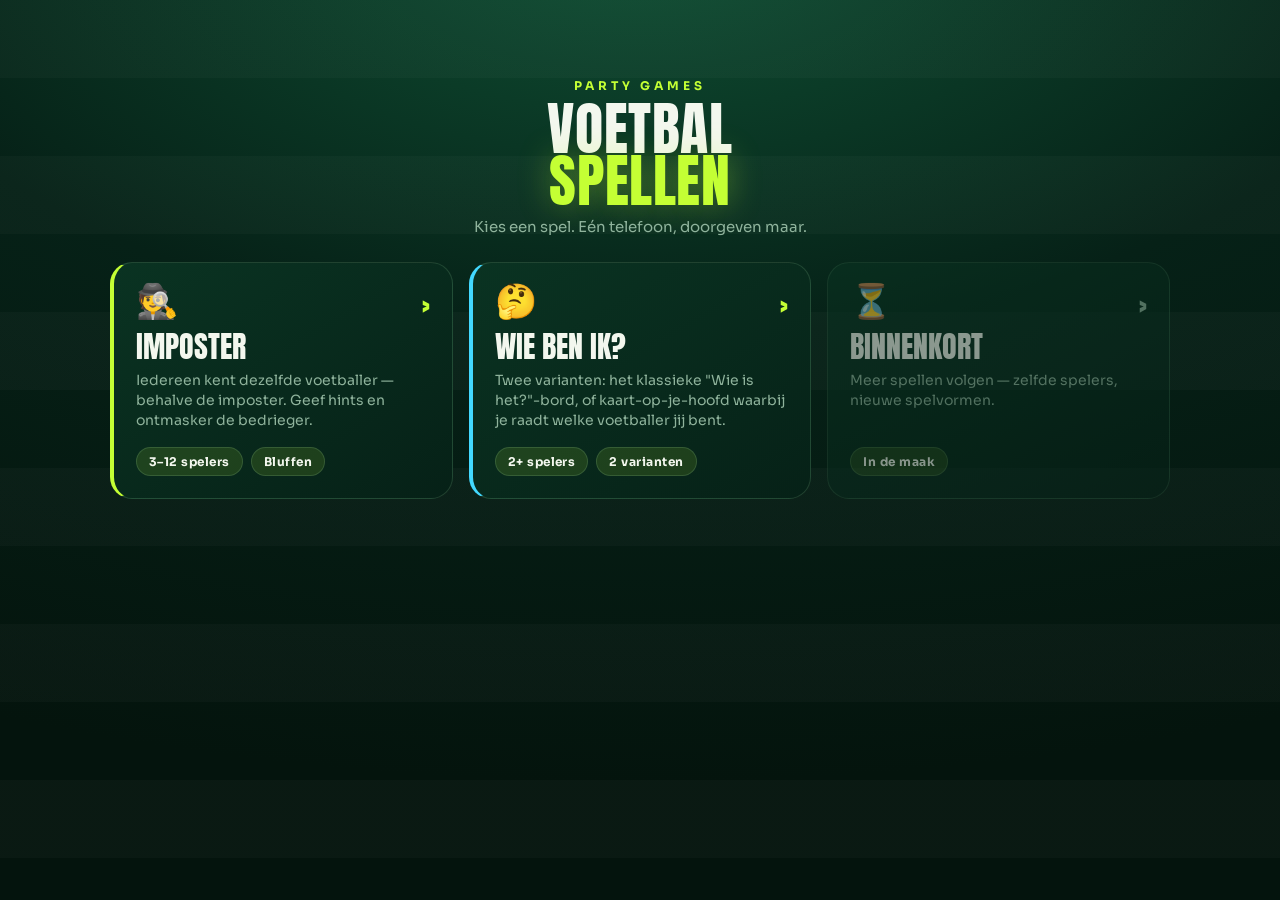
==== index.html @ db4caa01 "Add files via upload" ====
<!DOCTYPE html>
<html lang="nl">
<head>
<meta charset="UTF-8">
<meta name="viewport" content="width=device-width, initial-scale=1.0, maximum-scale=1.0, user-scalable=no">
<title>Voetbal Party Games</title>
<link rel="preconnect" href="https://fonts.googleapis.com">
<link rel="preconnect" href="https://fonts.gstatic.com" crossorigin>
<link href="https://fonts.googleapis.com/css2?family=Anton&family=Sora:wght@400;500;600;700;800&display=swap" rel="stylesheet">
<link rel="stylesheet" href="styles.css">
</head>
<body>
<div class="wrap home">

  <div class="home-head">
    <div class="kicker">Party Games</div>
    <h1>Voetbal<span class="imp">Spellen</span></h1>
  </div>
  <p class="home-sub">Kies een spel. Eén telefoon, doorgeven maar.</p>

  <div class="games">

    <a class="game-card accent-lime" href="imposter.html">
      <span class="go">›</span>
      <span class="emoji">🕵️</span>
      <h2>Imposter</h2>
      <p>Iedereen kent dezelfde voetballer — behalve de imposter. Geef hints en ontmasker de bedrieger.</p>
      <div class="meta">
        <span class="pill">3–12 spelers</span>
        <span class="pill">Bluffen</span>
      </div>
    </a>

    <a class="game-card accent-blue" href="wie-ben-ik.html">
      <span class="go">›</span>
      <span class="emoji">🤔</span>
      <h2>Wie ben ik?</h2>
      <p>Twee varianten: het klassieke "Wie is het?"-bord, of kaart-op-je-hoofd waarbij je raadt welke voetballer jij bent.</p>
      <div class="meta">
        <span class="pill">2+ spelers</span>
        <span class="pill">2 varianten</span>
      </div>
    </a>

    <div class="game-card soon">
      <span class="go">›</span>
      <span class="emoji">⏳</span>
      <h2>Binnenkort</h2>
      <p>Meer spellen volgen — zelfde spelers, nieuwe spelvormen.</p>
      <div class="meta"><span class="pill">In de maak</span></div>
    </div>

  </div>
</div>
</body>
</html>
---- styles.css ----
/* =====================================================================
   Gedeeld thema voor alle voetbalspellen (homepage + spelpagina's).
   ===================================================================== */
:root{
  --pitch-0:#04140d;
  --pitch-1:#062117;
  --pitch-2:#0a3322;
  --line:rgba(190,255,190,.14);
  --lime:#c4ff34;
  --lime-deep:#9be000;
  --red:#ff4d5e;
  --blue:#43d9ff;
  --cream:#f3f7ee;
  --muted:#8fb39c;
  --ring:rgba(196,255,52,.55);
}
*{box-sizing:border-box;-webkit-tap-highlight-color:transparent;margin:0;padding:0}
html,body{height:100%}
body{
  font-family:'Sora',system-ui,sans-serif;
  color:var(--cream);
  background:
    repeating-linear-gradient(180deg, rgba(255,255,255,.022) 0 78px, transparent 78px 156px),
    radial-gradient(130% 95% at 50% -8%, #0f5034 0%, var(--pitch-1) 48%, var(--pitch-0) 100%);
  background-attachment:fixed;
  min-height:100dvh;overflow-x:hidden;
  display:flex;flex-direction:column;align-items:center;justify-content:flex-start;
  padding:24px 18px;position:relative;
}
.wrap{position:relative;z-index:2;width:100%;max-width:440px;margin:auto 0}

.screen{display:none;animation:rise .45s cubic-bezier(.2,.8,.2,1) both}
.screen.active{display:block}
@keyframes rise{from{opacity:0;transform:translateY(18px)}to{opacity:1;transform:none}}

.kicker{font-size:12px;letter-spacing:.32em;text-transform:uppercase;color:var(--lime);
  font-weight:700;margin-bottom:10px;text-align:center;}
h1{font-family:'Anton',sans-serif;font-weight:400;line-height:.9;
  font-size:clamp(46px,16vw,76px);text-align:center;text-transform:uppercase;letter-spacing:.01em;}
h1 .imp{color:var(--lime);display:block;text-shadow:0 0 32px rgba(196,255,52,.35)}
.sub{text-align:center;color:var(--muted);margin:14px 0 30px;font-size:15px;line-height:1.5}

/* fields + steppers + segmented controls */
.field{background:rgba(255,255,255,.04);border:1px solid var(--line);border-radius:18px;
  padding:18px 20px;margin-bottom:14px;display:flex;align-items:center;justify-content:space-between}
.field .lab{font-weight:600;font-size:15px}
.field .lab small{display:block;color:var(--muted);font-weight:400;font-size:12px;margin-top:3px}
.stepper{display:flex;align-items:center;gap:14px}
.stepper button{width:42px;height:42px;border-radius:50%;border:1px solid var(--line);
  background:rgba(255,255,255,.05);color:var(--cream);font-size:22px;font-weight:700;
  display:grid;place-items:center;cursor:pointer;transition:.15s;font-family:'Anton'}
.stepper button:active{transform:scale(.88)}
.stepper button:hover{border-color:var(--ring)}
.stepper .val{font-family:'Anton';font-size:30px;min-width:34px;text-align:center;color:var(--lime)}
.seg{display:flex;gap:8px;background:rgba(255,255,255,.04);border:1px solid var(--line);
  border-radius:14px;padding:5px}
.seg button{flex:1;border:none;background:transparent;color:var(--muted);padding:10px;border-radius:10px;
  font-family:'Sora';font-weight:700;font-size:13px;cursor:pointer;transition:.15s}
.seg button.on{background:var(--lime);color:#06170d}

/* buttons */
.btn{width:100%;border:none;border-radius:50px;padding:19px;cursor:pointer;
  font-family:'Sora';font-weight:800;font-size:17px;letter-spacing:.01em;transition:.18s;
  display:flex;align-items:center;justify-content:center;gap:10px;}
.btn-go{background:var(--lime);color:#06170d;box-shadow:0 12px 30px -8px rgba(196,255,52,.5)}
.btn-go:active{transform:translateY(2px) scale(.99)}
.btn-ghost{background:rgba(255,255,255,.06);color:var(--cream);border:1px solid var(--line);font-weight:600}
.btn-ghost:active{transform:scale(.98)}
.btn + .btn{margin-top:12px}

/* fixed back / home button used across pages */
.backbar{position:fixed;top:16px;left:16px;z-index:20;display:none}
.backbar.show{display:block}
.backbar a,.backbar button{display:flex;align-items:center;gap:7px;text-decoration:none;
  background:rgba(8,28,18,.7);backdrop-filter:blur(8px);border:1px solid var(--line);color:var(--cream);
  padding:10px 16px 10px 12px;border-radius:40px;cursor:pointer;
  font-family:'Sora';font-weight:600;font-size:13px;transition:.15s}
.backbar a:active,.backbar button:active{transform:scale(.94)}
.backbar a:hover,.backbar button:hover{border-color:var(--ring)}
.backbar .arr{font-family:'Anton';font-size:18px;line-height:1}

/* =================== HOMEPAGE =================== */
.wrap.home{max-width:1060px;margin-top:6vh}  /* <- titel hoger? maak dit kleiner (bv. 2vh of 0) */
.home h1{font-size:clamp(38px,6vw,58px)}
.home-head{text-align:center;margin-bottom:8px}
.home-sub{text-align:center;color:var(--muted);margin:10px 0 26px;font-size:15px}
.games{display:grid;grid-template-columns:repeat(auto-fit,minmax(250px,1fr));gap:16px;align-items:stretch}
.game-card{display:flex;flex-direction:column;text-decoration:none;color:var(--cream);position:relative;overflow:hidden;
  background:linear-gradient(150deg, var(--pitch-2), var(--pitch-1));
  border:1px solid var(--line);border-radius:22px;padding:22px 22px;transition:.18s}
.game-card:hover{border-color:var(--ring);transform:translateY(-2px)}
.game-card:active{transform:scale(.99)}
.game-card .emoji{font-size:34px;line-height:1;margin-bottom:14px;display:block}
.game-card h2{font-family:'Anton';font-weight:400;text-transform:uppercase;font-size:30px;line-height:.95}
.game-card p{color:var(--muted);font-size:14px;margin-top:8px;line-height:1.45}
.game-card .meta{display:flex;gap:8px;margin-top:auto;padding-top:16px;flex-wrap:wrap}
.game-card .pill{font-size:12px;font-weight:700;letter-spacing:.04em;padding:6px 12px;border-radius:30px;
  background:rgba(196,255,52,.12);border:1px solid var(--line);color:var(--cream)}
.game-card .go{position:absolute;top:22px;right:22px;font-family:'Anton';font-size:26px;color:var(--lime);
  transition:.18s}
.game-card:hover .go{transform:translateX(4px)}
.game-card.accent-lime{border-left:4px solid var(--lime)}
.game-card.accent-blue{border-left:4px solid var(--blue)}
.game-card.soon{opacity:.55;pointer-events:none}
.game-card.soon .go{color:var(--muted)}

/* =================== IMPOSTER =================== */
.turn-name{font-family:'Anton';font-size:clamp(40px,13vw,60px);text-align:center;text-transform:uppercase;margin-bottom:4px}
.turn-hint{text-align:center;color:var(--muted);margin-bottom:30px;font-size:14px}
.card{position:relative;border-radius:26px;padding:42px 26px;text-align:center;
  border:1px solid var(--line);overflow:hidden;min-height:300px;
  display:flex;flex-direction:column;align-items:center;justify-content:center;
  background:linear-gradient(160deg, var(--pitch-2), var(--pitch-1));}
.card .role-tag{font-size:12px;letter-spacing:.3em;text-transform:uppercase;color:var(--muted);font-weight:700;margin-bottom:18px}
.card .player{font-family:'Anton';font-size:clamp(34px,11vw,52px);line-height:1;text-transform:uppercase}
.card .cat{margin-top:16px;color:var(--muted);font-size:13px}
.card.imposter{background:linear-gradient(160deg,#2a0c12,#160407);border-color:rgba(255,77,94,.4)}
.card.imposter .big{font-family:'Anton';font-size:clamp(46px,15vw,68px);color:var(--red);line-height:.95;
  text-shadow:0 0 30px rgba(255,77,94,.4)}
.card.imposter .tip{margin-top:18px;color:#ffb3bb;font-size:13px;line-height:1.5;max-width:260px}
.card.imposter .hints{display:flex;flex-wrap:wrap;gap:8px;justify-content:center;margin-top:14px;max-width:300px}
.card.imposter .hchip{background:rgba(255,77,94,.16);border:1px solid rgba(255,77,94,.4);
  color:#ffd2d7;padding:8px 14px;border-radius:30px;font-size:14px;font-weight:700;letter-spacing:.01em}
.card .jersey{position:absolute;font-family:'Anton';font-size:200px;color:rgba(255,255,255,.025);
  top:50%;left:50%;transform:translate(-50%,-50%);z-index:0;pointer-events:none}
.card > *{position:relative;z-index:1}
.tap-hint{text-align:center;color:var(--muted);font-size:13px;margin-top:22px;animation:pulse 1.6s ease-in-out infinite}
@keyframes pulse{0%,100%{opacity:.4}50%{opacity:1}}
.timer{font-family:'Anton';font-size:64px;text-align:center;color:var(--lime);letter-spacing:.04em;margin:6px 0 4px}
.order{background:rgba(255,255,255,.04);border:1px solid var(--line);border-radius:18px;padding:16px 18px;margin-bottom:24px}
.order .ttl{font-size:12px;letter-spacing:.2em;text-transform:uppercase;color:var(--muted);margin-bottom:12px;font-weight:700}
.order ul{list-style:none;display:flex;flex-wrap:wrap;gap:8px}
.order li{background:rgba(196,255,52,.1);border:1px solid var(--line);color:var(--cream);
  padding:7px 13px;border-radius:30px;font-size:13px;font-weight:600}
.reveal-list{display:flex;flex-direction:column;gap:10px;margin:22px 0 26px}
.reveal-list .row{display:flex;align-items:center;gap:14px;background:rgba(255,255,255,.04);
  border:1px solid var(--line);border-radius:16px;padding:14px 18px}
.reveal-list .row.imp{background:rgba(255,77,94,.1);border-color:rgba(255,77,94,.35)}
.reveal-list .num{font-family:'Anton';font-size:24px;width:30px;color:var(--muted)}
.reveal-list .who{font-weight:700;flex:1}
.reveal-list .badge{font-size:11px;letter-spacing:.14em;text-transform:uppercase;font-weight:800;
  padding:5px 11px;border-radius:30px}
.badge.crew{background:rgba(196,255,52,.18);color:var(--lime)}
.badge.imp{background:rgba(255,77,94,.2);color:var(--red)}
.answer{text-align:center;background:rgba(196,255,52,.08);border:1px solid var(--line);
  border-radius:18px;padding:20px;margin-bottom:24px}
.answer small{color:var(--muted);font-size:12px;letter-spacing:.2em;text-transform:uppercase;font-weight:700}
.answer .p{font-family:'Anton';font-size:34px;text-transform:uppercase;margin-top:8px}

/* =================== WIE BEN IK? (2 varianten) =================== */
/* houd smalle schermen netjes gecentreerd binnen een brede .wrap */
.narrow{max-width:440px;margin-inline:auto}

/* ---- Variant 1: Wie is het? (bord) ---- */
.code-show{font-family:'Anton';font-size:clamp(48px,16vw,72px);letter-spacing:.2em;color:var(--lime);
  text-align:center;margin:6px 0 22px;text-shadow:0 0 30px rgba(196,255,52,.3)}
.code-input{width:100%;text-align:center;font-family:'Anton';font-size:46px;letter-spacing:.3em;
  text-transform:uppercase;background:rgba(255,255,255,.05);border:1px solid var(--line);
  color:var(--cream);border-radius:16px;padding:18px;outline:none;margin-bottom:6px}
.code-input:focus{border-color:var(--ring)}
.code-tag{display:inline-block;font-family:'Anton';font-size:15px;letter-spacing:.16em;color:var(--lime);
  background:rgba(196,255,52,.1);border:1px solid var(--line);padding:6px 14px;border-radius:30px}
.board-bar{display:flex;align-items:center;gap:10px;margin-bottom:16px;flex-wrap:wrap;justify-content:center}
.board-bar .count{font-family:'Anton';font-size:20px;color:var(--lime)}
.board-bar .mini{border:1px solid var(--line);background:rgba(255,255,255,.05);color:var(--cream);
  border-radius:30px;padding:10px 16px;font-family:'Sora';font-weight:700;font-size:13px;cursor:pointer;transition:.15s}
.board-bar .mini:hover{border-color:var(--ring)}
.board-bar .mini:active{transform:scale(.95)}
.board{display:grid;grid-template-columns:repeat(6,1fr);gap:8px}
@media (max-width:560px){ .board{grid-template-columns:repeat(3,1fr)} }
.select-hint{display:none;background:rgba(67,217,255,.14);border:1px solid rgba(67,217,255,.4);
  color:#bfeeff;border-radius:14px;padding:12px 16px;margin-bottom:14px;text-align:center;font-weight:700;font-size:14px}
.select-hint.show{display:block}
.guess-card{position:relative;aspect-ratio:3/4;border-radius:12px;cursor:pointer;overflow:hidden;
  border:1px solid var(--line);background:linear-gradient(160deg,var(--pitch-2),var(--pitch-1));
  display:flex;flex-direction:column;align-items:center;justify-content:center;padding:8px 6px;text-align:center;
  transition:.15s;user-select:none}
.guess-card:hover{border-color:var(--ring)}
.guess-card .face{font-size:26px;margin-bottom:6px}
.guess-card .nm{font-size:11px;font-weight:700;line-height:1.15}
.guess-card.out{opacity:.32;filter:grayscale(.7)}
.guess-card.out::after{content:"✕";position:absolute;inset:0;display:flex;align-items:center;justify-content:center;
  font-family:'Anton';font-size:44px;color:var(--red)}

/* ---- shared big show-card (variant 2 + secret reveal) ---- */
.show-card{position:relative;border-radius:26px;padding:48px 26px;text-align:center;border:1px solid var(--line);
  min-height:300px;display:flex;flex-direction:column;align-items:center;justify-content:center;
  background:linear-gradient(160deg,var(--pitch-2),var(--pitch-1))}
.show-card .role-tag{font-size:12px;letter-spacing:.3em;text-transform:uppercase;color:var(--muted);font-weight:700;margin-bottom:18px}
.show-card .player{font-family:'Anton';font-size:clamp(34px,11vw,52px);line-height:1;text-transform:uppercase}
.show-card .cat{margin-top:16px;color:var(--muted);font-size:13px;max-width:280px}

/* ---- secret reveal overlay (variant 1) ---- */
.overlay{position:fixed;inset:0;z-index:40;display:none;align-items:center;justify-content:center;padding:24px;
  background:rgba(4,20,13,.95)}
.overlay.show{display:flex}
.overlay .inner{text-align:center;max-width:420px;width:100%}

/* ---- variant 2 reveal list ---- */
.res-list{display:flex;flex-direction:column;gap:8px;margin:18px 0 26px;max-height:52vh;overflow:auto}
.res-list .row{display:flex;align-items:center;gap:12px;background:rgba(255,255,255,.04);
  border:1px solid var(--line);border-radius:14px;padding:12px 16px}
.res-list .num{font-family:'Anton';font-size:22px;width:30px;color:var(--muted)}
.res-list .nm{flex:1;font-weight:700}
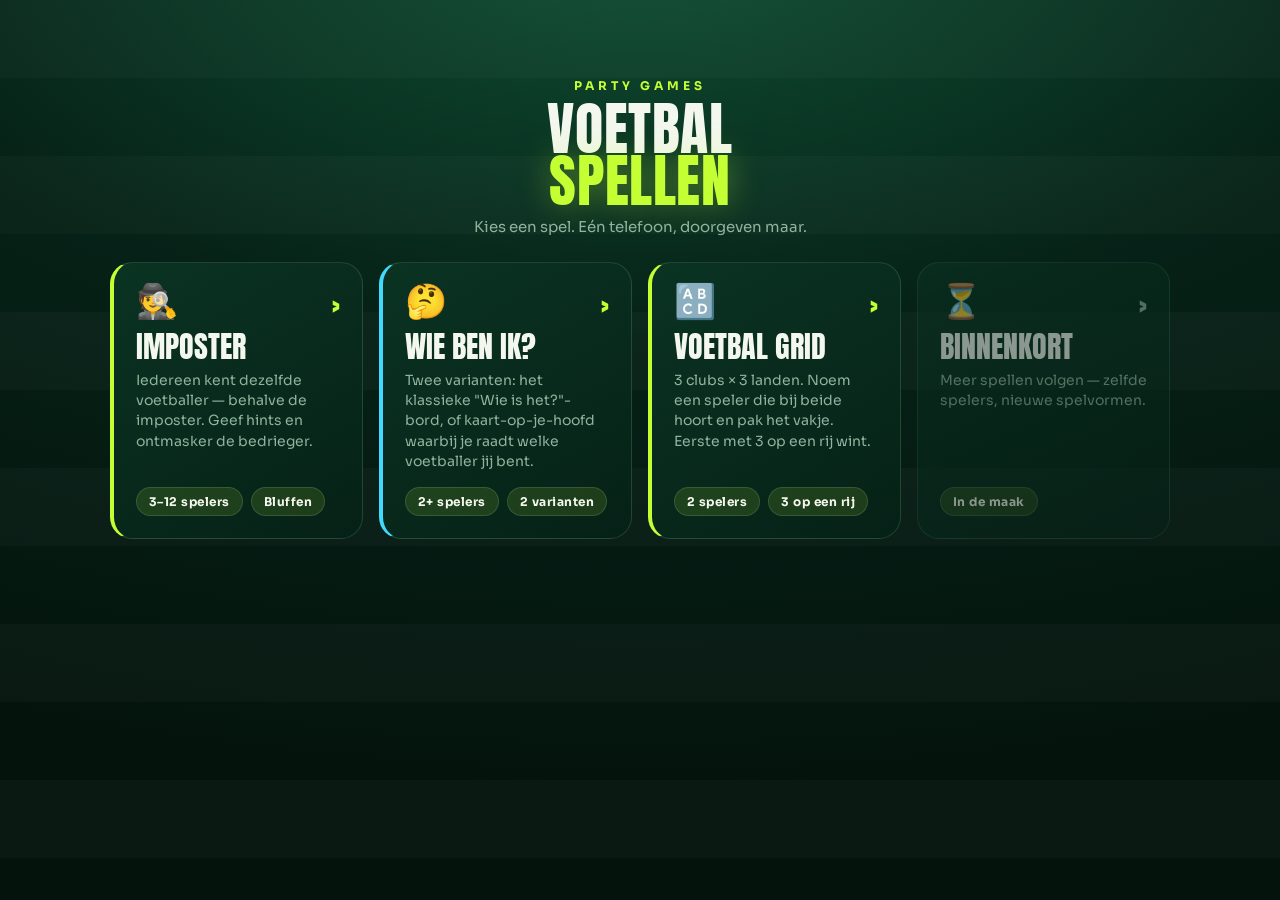
==== commit 6dbca11c: "Add files via upload" ====
--- a/index.html
+++ b/index.html
@@ -42,6 +42,17 @@
       </div>
     </a>
 
+    <a class="game-card accent-lime" href="grid.html">
+      <span class="go">›</span>
+      <span class="emoji">🔠</span>
+      <h2>Voetbal Grid</h2>
+      <p>3 clubs × 3 landen. Noem een speler die bij beide hoort en pak het vakje. Eerste met 3 op een rij wint.</p>
+      <div class="meta">
+        <span class="pill">2 spelers</span>
+        <span class="pill">3 op een rij</span>
+      </div>
+    </a>
+
     <div class="game-card soon">
       <span class="go">›</span>
       <span class="emoji">⏳</span>
--- a/styles.css
+++ b/styles.css
@@ -201,4 +201,48 @@
 .res-list .row{display:flex;align-items:center;gap:12px;background:rgba(255,255,255,.04);
   border:1px solid var(--line);border-radius:14px;padding:12px 16px}
 .res-list .num{font-family:'Anton';font-size:22px;width:30px;color:var(--muted)}
-.res-list .nm{flex:1;font-weight:700}+.res-list .nm{flex:1;font-weight:700}
+
+/* =================== VOETBAL GRID =================== */
+.grid-top{display:flex;align-items:center;justify-content:space-between;gap:12px;margin-bottom:16px;flex-wrap:wrap}
+.turn-pill{display:flex;align-items:center;gap:10px;font-weight:800;font-size:15px}
+.turn-dot{width:18px;height:18px;border-radius:50%}
+.p1{color:var(--lime)} .p2{color:var(--blue)}
+.bg1{background:var(--lime)} .bg2{background:var(--blue)}
+.score-line{display:flex;gap:14px;justify-content:center;margin-bottom:18px;font-weight:700;font-size:14px}
+.score-line .s1{color:var(--lime)} .score-line .s2{color:var(--blue)}
+
+.grid{display:grid;grid-template-columns:minmax(62px,.72fr) repeat(3,1fr);gap:7px}
+.gcell{aspect-ratio:1;border-radius:12px;border:1px solid var(--line);display:flex;flex-direction:column;
+  align-items:center;justify-content:center;text-align:center;padding:6px;overflow:hidden;
+  background:linear-gradient(160deg,var(--pitch-2),var(--pitch-1))}
+.ghead{background:rgba(255,255,255,.05);font-weight:800;line-height:1.1}
+.ghead.club{font-size:12px}
+.ghead.country{font-size:12px}
+.ghead .flag{font-size:26px;display:block;margin-bottom:4px}
+.gcorner{background:transparent;border:none;display:flex;flex-direction:column;align-items:flex-start;justify-content:center}
+.gcorner .t{font-family:'Anton';font-size:16px;line-height:.9;color:var(--lime);text-transform:uppercase}
+.gcorner .s{font-size:9px;color:var(--muted);margin-top:3px;letter-spacing:.1em}
+
+.play{cursor:pointer;transition:.12s;position:relative}
+.play:hover{border-color:var(--ring)}
+.play:active{transform:scale(.97)}
+.play .nm{font-size:11px;font-weight:700;line-height:1.15;word-break:break-word}
+.play.f1{background:rgba(196,255,52,.18);border:2px solid var(--lime)}
+.play.f2{background:rgba(67,217,255,.18);border:2px solid var(--blue)}
+.play.win{box-shadow:0 0 0 3px var(--cream) inset;filter:brightness(1.12)}
+.play .who{position:absolute;top:5px;right:7px;font-family:'Anton';font-size:13px}
+.play.f1 .who{color:var(--lime)} .play.f2 .who{color:var(--blue)}
+
+/* modal (cel invullen + winnaar) */
+.modal{position:fixed;inset:0;z-index:45;display:none;align-items:center;justify-content:center;padding:24px;
+  background:rgba(4,20,13,.92)}
+.modal.show{display:flex}
+.modal .box{width:100%;max-width:380px;background:linear-gradient(160deg,var(--pitch-2),var(--pitch-1));
+  border:1px solid var(--line);border-radius:22px;padding:26px;text-align:center}
+.modal .box h3{font-family:'Anton';font-weight:400;text-transform:uppercase;font-size:24px;line-height:1;margin-bottom:6px}
+.modal .box .vs{color:var(--muted);font-size:13px;margin-bottom:18px}
+.modal .box input{width:100%;background:rgba(255,255,255,.05);border:1px solid var(--line);color:var(--cream);
+  border-radius:14px;padding:14px;font-family:'Sora';font-size:15px;outline:none;margin-bottom:14px}
+.modal .box input:focus{border-color:var(--ring)}
+.win-name{font-family:'Anton';font-size:54px;line-height:1}
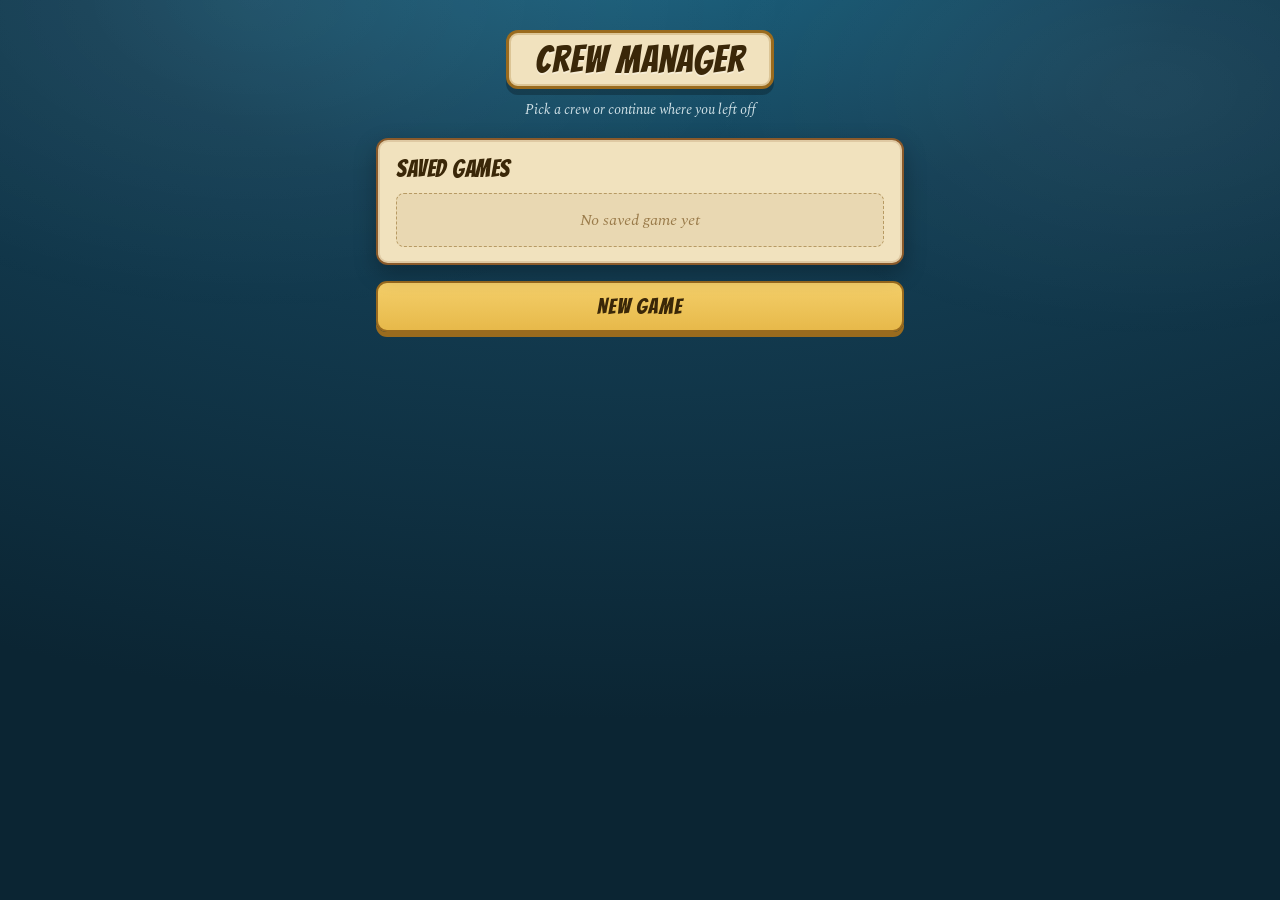
==== commit c865ec06: "Add files via upload" ====
--- a/index.html
+++ b/index.html
@@ -1,67 +1,134 @@
-<!DOCTYPE html>
-<html lang="nl">
+<!doctype html>
+<html lang="en">
 <head>
-<meta charset="UTF-8">
-<meta name="viewport" content="width=device-width, initial-scale=1.0, maximum-scale=1.0, user-scalable=no">
-<title>Voetbal Party Games</title>
-<link rel="preconnect" href="https://fonts.googleapis.com">
-<link rel="preconnect" href="https://fonts.gstatic.com" crossorigin>
-<link href="https://fonts.googleapis.com/css2?family=Anton&family=Sora:wght@400;500;600;700;800&display=swap" rel="stylesheet">
-<link rel="stylesheet" href="styles.css">
+  <meta charset="utf-8" />
+  <meta name="viewport" content="width=device-width, initial-scale=1" />
+  <title>Crew Manager</title>
+  <link rel="preconnect" href="https://fonts.googleapis.com" />
+  <link rel="preconnect" href="https://fonts.gstatic.com" crossorigin />
+  <link href="https://fonts.googleapis.com/css2?family=Bangers&family=Spectral:ital,wght@0,400;0,600;0,700;1,400&display=swap" rel="stylesheet" />
+  <link rel="stylesheet" href="styles.css?v=14" />
 </head>
 <body>
-<div class="wrap home">
+  <main class="app">
 
-  <div class="home-head">
-    <div class="kicker">Party Games</div>
-    <h1>Voetbal<span class="imp">Spellen</span></h1>
-  </div>
-  <p class="home-sub">Kies een spel. Eén telefoon, doorgeven maar.</p>
+    <!-- ============ SCREEN: MAIN MENU ============ -->
+    <section id="screen-newgame" class="screen is-active">
+      <header class="brand">
+        <span class="brand__plaque">Crew Manager</span>
+        <p class="brand__tag">Pick a crew or continue where you left off</p>
+      </header>
 
-  <div class="games">
+      <section class="panel reveal" style="--d:1">
+        <h2 class="panel__title">Saved games</h2>
+        <div id="saved-list" class="saved-list"></div>
+      </section>
 
-    <a class="game-card accent-lime" href="imposter.html">
-      <span class="go">›</span>
-      <span class="emoji">🕵️</span>
-      <h2>Imposter</h2>
-      <p>Iedereen kent dezelfde voetballer — behalve de imposter. Geef hints en ontmasker de bedrieger.</p>
-      <div class="meta">
-        <span class="pill">3–12 spelers</span>
-        <span class="pill">Bluffen</span>
+      <button id="new-game-btn" class="btn-gold" type="button">New game</button>
+    </section>
+
+    <!-- ============ SCREEN: NEW GAME SETUP ============ -->
+    <section id="screen-create" class="screen">
+      <header class="brand"><span class="brand__plaque" style="font-size:28px">New game</span></header>
+
+      <section class="panel reveal">
+        <label class="field">
+          <span class="field__label">Crew name</span>
+          <input id="crew-name" type="text" maxlength="28" autocomplete="off"
+                 placeholder="E.g. The Sunrise Pirates" />
+        </label>
+
+        <div class="field">
+          <span class="field__label">Choose your captain</span>
+          <div class="carousel-wrap" id="carousel-wrap">
+            <div class="carousel" id="captain-carousel" role="listbox" aria-label="Choose your captain"></div>
+          </div>
+        </div>
+
+        <div class="field">
+          <span class="field__label">Difficulty</span>
+          <div class="diff-list" id="difficulty-list" role="group" aria-label="Choose difficulty">
+            <button type="button" class="diff-card" data-diff="easy" aria-pressed="false">
+              <div class="diff-card__name">Easy <span>&middot; East Blue</span></div>
+              <div class="diff-card__desc">Rivals develop slowly. Build your legend at your own pace.</div>
+            </button>
+            <button type="button" class="diff-card is-selected" data-diff="normal" aria-pressed="true">
+              <div class="diff-card__name">Normal <span>&middot; Paradise</span></div>
+              <div class="diff-card__desc">Rivals keep pace. Earn the top spot with sharp management.</div>
+            </button>
+            <button type="button" class="diff-card" data-diff="hard" aria-pressed="false">
+              <div class="diff-card__name">Hard <span>&middot; New World</span></div>
+              <div class="diff-card__desc">Rivals outgrow you. Only a master reaches Laugh Tale.</div>
+            </button>
+          </div>
+        </div>
+
+        <p class="berries">Starting funds: <span id="start-berries">—</span></p>
+
+        <p id="form-hint" class="form-hint">Enter a crew name and choose a captain to start.</p>
+        <button id="start-btn" class="btn-gold" type="button" disabled>Start new game</button>
+      </section>
+
+      <div style="text-align:center;margin-top:6px"><button id="create-back" class="btn-ghost" type="button">Back</button></div>
+    </section>
+
+    <!-- ============ SCREEN: ALL SAVES ============ -->
+    <section id="screen-saves" class="screen">
+      <header class="brand"><span class="brand__plaque" style="font-size:28px">Saved games</span></header>
+      <section class="panel">
+        <h2 class="panel__title">Saved games <span id="saves-count" class="panel__count"></span></h2>
+        <div id="saves-all" class="saved-list"></div>
+      </section>
+      <div style="text-align:center;margin-top:6px"><button id="saves-back" class="btn-ghost" type="button">Back</button></div>
+    </section>
+
+    <!-- ============ SCREEN: HOME ============ -->
+    <section id="screen-home" class="screen">
+      <div id="home-content" class="home"></div>
+    </section>
+
+    <!-- ============ SCREEN: TRANSFER MARKET ============ -->
+    <section id="screen-market" class="screen">
+      <div id="market-content"></div>
+    </section>
+
+    <!-- ============ SCREEN: CREW & LINE-UP ============ -->
+    <section id="screen-crew" class="screen">
+      <div id="crew-content"></div>
+    </section>
+
+    <!-- ============ SCREEN: TRAINING ============ -->
+    <section id="screen-training" class="screen">
+      <div id="training-content"></div>
+    </section>
+
+    <section id="screen-league" class="screen">
+      <div id="league-content"></div>
+    </section>
+
+    <section id="screen-matchday" class="screen">
+      <div id="matchday-content"></div>
+    </section>
+
+    <section id="screen-battle" class="screen">
+      <div id="battle-content"></div>
+    </section>
+
+    <!-- ============ MODAL (confirm / info) ============ -->
+    <div id="modal-overlay" class="modal-overlay" aria-hidden="true">
+      <div class="modal" role="dialog" aria-modal="true" aria-labelledby="modal-title">
+        <h3 id="modal-title" class="modal__title">Confirm</h3>
+        <p id="modal-msg" class="modal__msg"></p>
+        <div class="modal__actions">
+          <button id="modal-cancel" class="btn-soft" type="button">Cancel</button>
+          <button id="modal-confirm" class="btn-danger" type="button">Delete</button>
+        </div>
       </div>
-    </a>
-
-    <a class="game-card accent-blue" href="wie-ben-ik.html">
-      <span class="go">›</span>
-      <span class="emoji">🤔</span>
-      <h2>Wie ben ik?</h2>
-      <p>Twee varianten: het klassieke "Wie is het?"-bord, of kaart-op-je-hoofd waarbij je raadt welke voetballer jij bent.</p>
-      <div class="meta">
-        <span class="pill">2+ spelers</span>
-        <span class="pill">2 varianten</span>
-      </div>
-    </a>
-
-    <a class="game-card accent-lime" href="grid.html">
-      <span class="go">›</span>
-      <span class="emoji">🔠</span>
-      <h2>Voetbal Grid</h2>
-      <p>3 clubs × 3 landen. Noem een speler die bij beide hoort en pak het vakje. Eerste met 3 op een rij wint.</p>
-      <div class="meta">
-        <span class="pill">2 spelers</span>
-        <span class="pill">3 op een rij</span>
-      </div>
-    </a>
-
-    <div class="game-card soon">
-      <span class="go">›</span>
-      <span class="emoji">⏳</span>
-      <h2>Binnenkort</h2>
-      <p>Meer spellen volgen — zelfde spelers, nieuwe spelvormen.</p>
-      <div class="meta"><span class="pill">In de maak</span></div>
     </div>
 
-  </div>
-</div>
+  </main>
+
+  <script src="data-pirates.js?v=4"></script>
+  <script src="game.js?v=22"></script>
 </body>
 </html>
--- a/styles.css
+++ b/styles.css
@@ -1,248 +1,834 @@
-/* =====================================================================
-   Gedeeld thema voor alle voetbalspellen (homepage + spelpagina's).
-   ===================================================================== */
+/* ====================================================================
+   Crew Manager — styles.css
+   Theme: deep sea + parchment "wanted poster" + Bangers + gold
+   ==================================================================== */
+
 :root{
-  --pitch-0:#04140d;
-  --pitch-1:#062117;
-  --pitch-2:#0a3322;
-  --line:rgba(190,255,190,.14);
-  --lime:#c4ff34;
-  --lime-deep:#9be000;
-  --red:#ff4d5e;
-  --blue:#43d9ff;
-  --cream:#f3f7ee;
-  --muted:#8fb39c;
-  --ring:rgba(196,255,52,.55);
-}
-*{box-sizing:border-box;-webkit-tap-highlight-color:transparent;margin:0;padding:0}
-html,body{height:100%}
+  --sea-deep:#0b2533;
+  --sea:#143f55;
+  --sea-light:#1d6886;
+
+  --parch:#f1e2be;
+  --parch-2:#e9d8b2;
+  --parch-3:#f7ecca;
+  --line:#8a5a2b;
+  --line-soft:#b79a63;
+
+  --ink:#3a2708;
+  --ink-2:#6b4a26;
+  --muted:#9a7b4a;
+
+  --gold:#e7b94a;
+  --gold-hi:#f4cf6a;
+  --gold-d:#9a6b1e;
+
+  --danger:#a3331f;
+
+  --display:'Bangers', system-ui, sans-serif;
+  --body:'Spectral', Georgia, serif;
+}
+
+*{ box-sizing:border-box; }
+html,body{ margin:0; padding:0; }
+
 body{
-  font-family:'Sora',system-ui,sans-serif;
-  color:var(--cream);
+  font-family:var(--body);
+  color:var(--ink);
+  min-height:100vh;
+  background:radial-gradient(120% 90% at 50% -10%, var(--sea-light) 0%, var(--sea) 38%, var(--sea-deep) 100%);
+  background-attachment:fixed;
+  -webkit-font-smoothing:antialiased;
+}
+body::before{
+  content:""; position:fixed; inset:0; pointer-events:none;
   background:
-    repeating-linear-gradient(180deg, rgba(255,255,255,.022) 0 78px, transparent 78px 156px),
-    radial-gradient(130% 95% at 50% -8%, #0f5034 0%, var(--pitch-1) 48%, var(--pitch-0) 100%);
-  background-attachment:fixed;
-  min-height:100dvh;overflow-x:hidden;
-  display:flex;flex-direction:column;align-items:center;justify-content:flex-start;
-  padding:24px 18px;position:relative;
-}
-.wrap{position:relative;z-index:2;width:100%;max-width:440px;margin:auto 0}
-
-.screen{display:none;animation:rise .45s cubic-bezier(.2,.8,.2,1) both}
-.screen.active{display:block}
-@keyframes rise{from{opacity:0;transform:translateY(18px)}to{opacity:1;transform:none}}
-
-.kicker{font-size:12px;letter-spacing:.32em;text-transform:uppercase;color:var(--lime);
-  font-weight:700;margin-bottom:10px;text-align:center;}
-h1{font-family:'Anton',sans-serif;font-weight:400;line-height:.9;
-  font-size:clamp(46px,16vw,76px);text-align:center;text-transform:uppercase;letter-spacing:.01em;}
-h1 .imp{color:var(--lime);display:block;text-shadow:0 0 32px rgba(196,255,52,.35)}
-.sub{text-align:center;color:var(--muted);margin:14px 0 30px;font-size:15px;line-height:1.5}
-
-/* fields + steppers + segmented controls */
-.field{background:rgba(255,255,255,.04);border:1px solid var(--line);border-radius:18px;
-  padding:18px 20px;margin-bottom:14px;display:flex;align-items:center;justify-content:space-between}
-.field .lab{font-weight:600;font-size:15px}
-.field .lab small{display:block;color:var(--muted);font-weight:400;font-size:12px;margin-top:3px}
-.stepper{display:flex;align-items:center;gap:14px}
-.stepper button{width:42px;height:42px;border-radius:50%;border:1px solid var(--line);
-  background:rgba(255,255,255,.05);color:var(--cream);font-size:22px;font-weight:700;
-  display:grid;place-items:center;cursor:pointer;transition:.15s;font-family:'Anton'}
-.stepper button:active{transform:scale(.88)}
-.stepper button:hover{border-color:var(--ring)}
-.stepper .val{font-family:'Anton';font-size:30px;min-width:34px;text-align:center;color:var(--lime)}
-.seg{display:flex;gap:8px;background:rgba(255,255,255,.04);border:1px solid var(--line);
-  border-radius:14px;padding:5px}
-.seg button{flex:1;border:none;background:transparent;color:var(--muted);padding:10px;border-radius:10px;
-  font-family:'Sora';font-weight:700;font-size:13px;cursor:pointer;transition:.15s}
-.seg button.on{background:var(--lime);color:#06170d}
-
-/* buttons */
-.btn{width:100%;border:none;border-radius:50px;padding:19px;cursor:pointer;
-  font-family:'Sora';font-weight:800;font-size:17px;letter-spacing:.01em;transition:.18s;
-  display:flex;align-items:center;justify-content:center;gap:10px;}
-.btn-go{background:var(--lime);color:#06170d;box-shadow:0 12px 30px -8px rgba(196,255,52,.5)}
-.btn-go:active{transform:translateY(2px) scale(.99)}
-.btn-ghost{background:rgba(255,255,255,.06);color:var(--cream);border:1px solid var(--line);font-weight:600}
-.btn-ghost:active{transform:scale(.98)}
-.btn + .btn{margin-top:12px}
-
-/* fixed back / home button used across pages */
-.backbar{position:fixed;top:16px;left:16px;z-index:20;display:none}
-.backbar.show{display:block}
-.backbar a,.backbar button{display:flex;align-items:center;gap:7px;text-decoration:none;
-  background:rgba(8,28,18,.7);backdrop-filter:blur(8px);border:1px solid var(--line);color:var(--cream);
-  padding:10px 16px 10px 12px;border-radius:40px;cursor:pointer;
-  font-family:'Sora';font-weight:600;font-size:13px;transition:.15s}
-.backbar a:active,.backbar button:active{transform:scale(.94)}
-.backbar a:hover,.backbar button:hover{border-color:var(--ring)}
-.backbar .arr{font-family:'Anton';font-size:18px;line-height:1}
-
-/* =================== HOMEPAGE =================== */
-.wrap.home{max-width:1060px;margin-top:6vh}  /* <- titel hoger? maak dit kleiner (bv. 2vh of 0) */
-.home h1{font-size:clamp(38px,6vw,58px)}
-.home-head{text-align:center;margin-bottom:8px}
-.home-sub{text-align:center;color:var(--muted);margin:10px 0 26px;font-size:15px}
-.games{display:grid;grid-template-columns:repeat(auto-fit,minmax(250px,1fr));gap:16px;align-items:stretch}
-.game-card{display:flex;flex-direction:column;text-decoration:none;color:var(--cream);position:relative;overflow:hidden;
-  background:linear-gradient(150deg, var(--pitch-2), var(--pitch-1));
-  border:1px solid var(--line);border-radius:22px;padding:22px 22px;transition:.18s}
-.game-card:hover{border-color:var(--ring);transform:translateY(-2px)}
-.game-card:active{transform:scale(.99)}
-.game-card .emoji{font-size:34px;line-height:1;margin-bottom:14px;display:block}
-.game-card h2{font-family:'Anton';font-weight:400;text-transform:uppercase;font-size:30px;line-height:.95}
-.game-card p{color:var(--muted);font-size:14px;margin-top:8px;line-height:1.45}
-.game-card .meta{display:flex;gap:8px;margin-top:auto;padding-top:16px;flex-wrap:wrap}
-.game-card .pill{font-size:12px;font-weight:700;letter-spacing:.04em;padding:6px 12px;border-radius:30px;
-  background:rgba(196,255,52,.12);border:1px solid var(--line);color:var(--cream)}
-.game-card .go{position:absolute;top:22px;right:22px;font-family:'Anton';font-size:26px;color:var(--lime);
-  transition:.18s}
-.game-card:hover .go{transform:translateX(4px)}
-.game-card.accent-lime{border-left:4px solid var(--lime)}
-.game-card.accent-blue{border-left:4px solid var(--blue)}
-.game-card.soon{opacity:.55;pointer-events:none}
-.game-card.soon .go{color:var(--muted)}
-
-/* =================== IMPOSTER =================== */
-.turn-name{font-family:'Anton';font-size:clamp(40px,13vw,60px);text-align:center;text-transform:uppercase;margin-bottom:4px}
-.turn-hint{text-align:center;color:var(--muted);margin-bottom:30px;font-size:14px}
-.card{position:relative;border-radius:26px;padding:42px 26px;text-align:center;
-  border:1px solid var(--line);overflow:hidden;min-height:300px;
-  display:flex;flex-direction:column;align-items:center;justify-content:center;
-  background:linear-gradient(160deg, var(--pitch-2), var(--pitch-1));}
-.card .role-tag{font-size:12px;letter-spacing:.3em;text-transform:uppercase;color:var(--muted);font-weight:700;margin-bottom:18px}
-.card .player{font-family:'Anton';font-size:clamp(34px,11vw,52px);line-height:1;text-transform:uppercase}
-.card .cat{margin-top:16px;color:var(--muted);font-size:13px}
-.card.imposter{background:linear-gradient(160deg,#2a0c12,#160407);border-color:rgba(255,77,94,.4)}
-.card.imposter .big{font-family:'Anton';font-size:clamp(46px,15vw,68px);color:var(--red);line-height:.95;
-  text-shadow:0 0 30px rgba(255,77,94,.4)}
-.card.imposter .tip{margin-top:18px;color:#ffb3bb;font-size:13px;line-height:1.5;max-width:260px}
-.card.imposter .hints{display:flex;flex-wrap:wrap;gap:8px;justify-content:center;margin-top:14px;max-width:300px}
-.card.imposter .hchip{background:rgba(255,77,94,.16);border:1px solid rgba(255,77,94,.4);
-  color:#ffd2d7;padding:8px 14px;border-radius:30px;font-size:14px;font-weight:700;letter-spacing:.01em}
-.card .jersey{position:absolute;font-family:'Anton';font-size:200px;color:rgba(255,255,255,.025);
-  top:50%;left:50%;transform:translate(-50%,-50%);z-index:0;pointer-events:none}
-.card > *{position:relative;z-index:1}
-.tap-hint{text-align:center;color:var(--muted);font-size:13px;margin-top:22px;animation:pulse 1.6s ease-in-out infinite}
-@keyframes pulse{0%,100%{opacity:.4}50%{opacity:1}}
-.timer{font-family:'Anton';font-size:64px;text-align:center;color:var(--lime);letter-spacing:.04em;margin:6px 0 4px}
-.order{background:rgba(255,255,255,.04);border:1px solid var(--line);border-radius:18px;padding:16px 18px;margin-bottom:24px}
-.order .ttl{font-size:12px;letter-spacing:.2em;text-transform:uppercase;color:var(--muted);margin-bottom:12px;font-weight:700}
-.order ul{list-style:none;display:flex;flex-wrap:wrap;gap:8px}
-.order li{background:rgba(196,255,52,.1);border:1px solid var(--line);color:var(--cream);
-  padding:7px 13px;border-radius:30px;font-size:13px;font-weight:600}
-.reveal-list{display:flex;flex-direction:column;gap:10px;margin:22px 0 26px}
-.reveal-list .row{display:flex;align-items:center;gap:14px;background:rgba(255,255,255,.04);
-  border:1px solid var(--line);border-radius:16px;padding:14px 18px}
-.reveal-list .row.imp{background:rgba(255,77,94,.1);border-color:rgba(255,77,94,.35)}
-.reveal-list .num{font-family:'Anton';font-size:24px;width:30px;color:var(--muted)}
-.reveal-list .who{font-weight:700;flex:1}
-.reveal-list .badge{font-size:11px;letter-spacing:.14em;text-transform:uppercase;font-weight:800;
-  padding:5px 11px;border-radius:30px}
-.badge.crew{background:rgba(196,255,52,.18);color:var(--lime)}
-.badge.imp{background:rgba(255,77,94,.2);color:var(--red)}
-.answer{text-align:center;background:rgba(196,255,52,.08);border:1px solid var(--line);
-  border-radius:18px;padding:20px;margin-bottom:24px}
-.answer small{color:var(--muted);font-size:12px;letter-spacing:.2em;text-transform:uppercase;font-weight:700}
-.answer .p{font-family:'Anton';font-size:34px;text-transform:uppercase;margin-top:8px}
-
-/* =================== WIE BEN IK? (2 varianten) =================== */
-/* houd smalle schermen netjes gecentreerd binnen een brede .wrap */
-.narrow{max-width:440px;margin-inline:auto}
-
-/* ---- Variant 1: Wie is het? (bord) ---- */
-.code-show{font-family:'Anton';font-size:clamp(48px,16vw,72px);letter-spacing:.2em;color:var(--lime);
-  text-align:center;margin:6px 0 22px;text-shadow:0 0 30px rgba(196,255,52,.3)}
-.code-input{width:100%;text-align:center;font-family:'Anton';font-size:46px;letter-spacing:.3em;
-  text-transform:uppercase;background:rgba(255,255,255,.05);border:1px solid var(--line);
-  color:var(--cream);border-radius:16px;padding:18px;outline:none;margin-bottom:6px}
-.code-input:focus{border-color:var(--ring)}
-.code-tag{display:inline-block;font-family:'Anton';font-size:15px;letter-spacing:.16em;color:var(--lime);
-  background:rgba(196,255,52,.1);border:1px solid var(--line);padding:6px 14px;border-radius:30px}
-.board-bar{display:flex;align-items:center;gap:10px;margin-bottom:16px;flex-wrap:wrap;justify-content:center}
-.board-bar .count{font-family:'Anton';font-size:20px;color:var(--lime)}
-.board-bar .mini{border:1px solid var(--line);background:rgba(255,255,255,.05);color:var(--cream);
-  border-radius:30px;padding:10px 16px;font-family:'Sora';font-weight:700;font-size:13px;cursor:pointer;transition:.15s}
-.board-bar .mini:hover{border-color:var(--ring)}
-.board-bar .mini:active{transform:scale(.95)}
-.board{display:grid;grid-template-columns:repeat(6,1fr);gap:8px}
-@media (max-width:560px){ .board{grid-template-columns:repeat(3,1fr)} }
-.select-hint{display:none;background:rgba(67,217,255,.14);border:1px solid rgba(67,217,255,.4);
-  color:#bfeeff;border-radius:14px;padding:12px 16px;margin-bottom:14px;text-align:center;font-weight:700;font-size:14px}
-.select-hint.show{display:block}
-.guess-card{position:relative;aspect-ratio:3/4;border-radius:12px;cursor:pointer;overflow:hidden;
-  border:1px solid var(--line);background:linear-gradient(160deg,var(--pitch-2),var(--pitch-1));
-  display:flex;flex-direction:column;align-items:center;justify-content:center;padding:8px 6px;text-align:center;
-  transition:.15s;user-select:none}
-.guess-card:hover{border-color:var(--ring)}
-.guess-card .face{font-size:26px;margin-bottom:6px}
-.guess-card .nm{font-size:11px;font-weight:700;line-height:1.15}
-.guess-card.out{opacity:.32;filter:grayscale(.7)}
-.guess-card.out::after{content:"✕";position:absolute;inset:0;display:flex;align-items:center;justify-content:center;
-  font-family:'Anton';font-size:44px;color:var(--red)}
-
-/* ---- shared big show-card (variant 2 + secret reveal) ---- */
-.show-card{position:relative;border-radius:26px;padding:48px 26px;text-align:center;border:1px solid var(--line);
-  min-height:300px;display:flex;flex-direction:column;align-items:center;justify-content:center;
-  background:linear-gradient(160deg,var(--pitch-2),var(--pitch-1))}
-.show-card .role-tag{font-size:12px;letter-spacing:.3em;text-transform:uppercase;color:var(--muted);font-weight:700;margin-bottom:18px}
-.show-card .player{font-family:'Anton';font-size:clamp(34px,11vw,52px);line-height:1;text-transform:uppercase}
-.show-card .cat{margin-top:16px;color:var(--muted);font-size:13px;max-width:280px}
-
-/* ---- secret reveal overlay (variant 1) ---- */
-.overlay{position:fixed;inset:0;z-index:40;display:none;align-items:center;justify-content:center;padding:24px;
-  background:rgba(4,20,13,.95)}
-.overlay.show{display:flex}
-.overlay .inner{text-align:center;max-width:420px;width:100%}
-
-/* ---- variant 2 reveal list ---- */
-.res-list{display:flex;flex-direction:column;gap:8px;margin:18px 0 26px;max-height:52vh;overflow:auto}
-.res-list .row{display:flex;align-items:center;gap:12px;background:rgba(255,255,255,.04);
-  border:1px solid var(--line);border-radius:14px;padding:12px 16px}
-.res-list .num{font-family:'Anton';font-size:22px;width:30px;color:var(--muted)}
-.res-list .nm{flex:1;font-weight:700}
-
-/* =================== VOETBAL GRID =================== */
-.grid-top{display:flex;align-items:center;justify-content:space-between;gap:12px;margin-bottom:16px;flex-wrap:wrap}
-.turn-pill{display:flex;align-items:center;gap:10px;font-weight:800;font-size:15px}
-.turn-dot{width:18px;height:18px;border-radius:50%}
-.p1{color:var(--lime)} .p2{color:var(--blue)}
-.bg1{background:var(--lime)} .bg2{background:var(--blue)}
-.score-line{display:flex;gap:14px;justify-content:center;margin-bottom:18px;font-weight:700;font-size:14px}
-.score-line .s1{color:var(--lime)} .score-line .s2{color:var(--blue)}
-
-.grid{display:grid;grid-template-columns:minmax(62px,.72fr) repeat(3,1fr);gap:7px}
-.gcell{aspect-ratio:1;border-radius:12px;border:1px solid var(--line);display:flex;flex-direction:column;
-  align-items:center;justify-content:center;text-align:center;padding:6px;overflow:hidden;
-  background:linear-gradient(160deg,var(--pitch-2),var(--pitch-1))}
-.ghead{background:rgba(255,255,255,.05);font-weight:800;line-height:1.1}
-.ghead.club{font-size:12px}
-.ghead.country{font-size:12px}
-.ghead .flag{font-size:26px;display:block;margin-bottom:4px}
-.gcorner{background:transparent;border:none;display:flex;flex-direction:column;align-items:flex-start;justify-content:center}
-.gcorner .t{font-family:'Anton';font-size:16px;line-height:.9;color:var(--lime);text-transform:uppercase}
-.gcorner .s{font-size:9px;color:var(--muted);margin-top:3px;letter-spacing:.1em}
-
-.play{cursor:pointer;transition:.12s;position:relative}
-.play:hover{border-color:var(--ring)}
-.play:active{transform:scale(.97)}
-.play .nm{font-size:11px;font-weight:700;line-height:1.15;word-break:break-word}
-.play.f1{background:rgba(196,255,52,.18);border:2px solid var(--lime)}
-.play.f2{background:rgba(67,217,255,.18);border:2px solid var(--blue)}
-.play.win{box-shadow:0 0 0 3px var(--cream) inset;filter:brightness(1.12)}
-.play .who{position:absolute;top:5px;right:7px;font-family:'Anton';font-size:13px}
-.play.f1 .who{color:var(--lime)} .play.f2 .who{color:var(--blue)}
-
-/* modal (cel invullen + winnaar) */
-.modal{position:fixed;inset:0;z-index:45;display:none;align-items:center;justify-content:center;padding:24px;
-  background:rgba(4,20,13,.92)}
-.modal.show{display:flex}
-.modal .box{width:100%;max-width:380px;background:linear-gradient(160deg,var(--pitch-2),var(--pitch-1));
-  border:1px solid var(--line);border-radius:22px;padding:26px;text-align:center}
-.modal .box h3{font-family:'Anton';font-weight:400;text-transform:uppercase;font-size:24px;line-height:1;margin-bottom:6px}
-.modal .box .vs{color:var(--muted);font-size:13px;margin-bottom:18px}
-.modal .box input{width:100%;background:rgba(255,255,255,.05);border:1px solid var(--line);color:var(--cream);
-  border-radius:14px;padding:14px;font-family:'Sora';font-size:15px;outline:none;margin-bottom:14px}
-.modal .box input:focus{border-color:var(--ring)}
-.win-name{font-family:'Anton';font-size:54px;line-height:1}+    radial-gradient(60% 50% at 20% 0%, rgba(255,255,255,.06), transparent 70%),
+    radial-gradient(50% 40% at 90% 10%, rgba(255,255,255,.05), transparent 70%);
+}
+
+.app{ max-width:560px; margin:0 auto; padding:24px 16px 48px; position:relative; }
+body[data-screen="screen-home"] .app{ max-width:860px; }
+
+/* ---------- screens ---------- */
+.screen{ display:none; }
+.screen.is-active{ display:block; }
+
+/* ---------- brand ---------- */
+.brand{ text-align:center; margin:6px 0 18px; }
+.brand__plaque{
+  display:inline-block; font-family:var(--display); font-size:38px; letter-spacing:1px;
+  color:var(--ink); background:var(--parch); border:3px solid var(--gold-d); border-radius:12px;
+  padding:6px 26px; box-shadow:0 6px 0 rgba(0,0,0,.25), inset 0 0 0 2px rgba(154,107,30,.25);
+  text-shadow:0 2px 0 rgba(255,255,255,.35);
+}
+.brand__tag{ margin:10px 0 0; color:#cfe0e6; font-style:italic; font-size:14px; }
+
+/* ---------- panel ---------- */
+.panel{
+  background:var(--parch); border:2px solid var(--line); border-radius:12px;
+  padding:16px 18px; margin:0 0 16px;
+  box-shadow:0 8px 22px rgba(0,0,0,.28), inset 0 0 0 2px rgba(138,90,43,.18);
+}
+.panel__title{
+  font-family:var(--display); font-weight:400; font-size:24px; letter-spacing:.5px;
+  color:var(--ink); margin:0 0 12px;
+}
+.panel__count{ font-family:var(--body); font-size:14px; font-weight:400; color:var(--ink-2); }
+
+/* ---------- saved games ---------- */
+.saved-list{ display:flex; flex-direction:column; gap:10px; }
+.saved-empty{
+  border:1.5px dashed var(--line-soft); border-radius:8px; background:var(--parch-2);
+  padding:14px; text-align:center; color:var(--muted); font-style:italic;
+}
+.save-row{
+  display:flex; align-items:center; gap:12px; background:var(--parch-3);
+  border:1.5px solid var(--line); border-radius:10px; padding:10px 12px;
+}
+.save-row__info{ flex:1; min-width:0; }
+.save-row__crew{
+  font-family:var(--display); font-size:20px; letter-spacing:.4px; color:var(--ink);
+  line-height:1.1; white-space:nowrap; overflow:hidden; text-overflow:ellipsis;
+}
+.save-row__meta{ font-size:13px; color:var(--ink-2); }
+.save-row__del{
+  border:none; background:transparent; color:var(--muted); font-size:20px; line-height:1;
+  cursor:pointer; padding:4px 6px; border-radius:6px;
+}
+.save-row__del:hover{ color:var(--danger); background:rgba(163,51,31,.1); }
+
+.btn-see-all{
+  width:100%; font-family:var(--display); font-size:16px; letter-spacing:.5px; color:var(--ink);
+  background:var(--parch-2); border:1.5px solid var(--line); border-radius:9px; padding:9px;
+  cursor:pointer; margin-top:2px; transition:background .15s;
+}
+.btn-see-all:hover{ background:#e0cda0; }
+
+/* ---------- form fields ---------- */
+.field{ display:block; margin:0 0 16px; }
+.field__label{
+  display:block; font-size:13px; font-weight:600; color:var(--ink-2);
+  margin:0 0 6px; text-transform:uppercase; letter-spacing:.6px;
+}
+#crew-name{
+  width:100%; font-family:var(--body); font-size:16px; color:var(--ink);
+  background:#fff8e7; border:1.5px solid var(--line); border-radius:8px; padding:11px 13px;
+  transition:box-shadow .15s, border-color .15s;
+}
+#crew-name::placeholder{ color:#b39c6f; font-style:italic; }
+#crew-name:focus{ outline:none; border-color:var(--gold-d); box-shadow:0 0 0 3px rgba(231,185,74,.45); }
+
+/* ---------- captain carousel ---------- */
+.carousel-wrap{ position:relative; }
+.carousel{
+  display:flex; gap:14px; overflow-x:auto; padding:6px 2px 12px;
+  scroll-snap-type:x proximity; -ms-overflow-style:none; scrollbar-width:none;
+}
+.carousel::-webkit-scrollbar{ display:none; }
+.carousel-wrap::before,
+.carousel-wrap::after{
+  content:""; position:absolute; top:0; bottom:12px; width:34px; pointer-events:none;
+  opacity:0; transition:opacity .2s; z-index:2;
+}
+.carousel-wrap::before{ left:0;  background:linear-gradient(to right, var(--parch), transparent); }
+.carousel-wrap::after{  right:0; background:linear-gradient(to left,  var(--parch), transparent); }
+.carousel-wrap.can-left::before{  opacity:1; }
+.carousel-wrap.can-right::after{  opacity:1; }
+
+.cap-card{
+  flex:0 0 96px; scroll-snap-align:start; text-align:center; background:var(--parch-3);
+  border:1.5px solid var(--line); border-radius:10px; padding:12px 8px 10px; cursor:pointer;
+  transition:transform .12s, box-shadow .12s, border-color .12s;
+}
+.cap-card:hover{ transform:translateY(-3px); box-shadow:0 6px 12px rgba(0,0,0,.18); }
+.cap-card:focus-visible{ outline:none; box-shadow:0 0 0 3px rgba(231,185,74,.5); }
+.cap-card.is-selected{
+  border:3px solid var(--gold-d); background:#f3dca0; padding:10px 6px 8px;
+  box-shadow:0 0 0 2px var(--gold) inset;
+}
+.cap-card__av{
+  width:48px; height:48px; margin:0 auto 8px; border-radius:9px;
+  display:flex; align-items:center; justify-content:center; color:#fff;
+  font-family:var(--display); font-size:26px; line-height:1; box-shadow:inset 0 -3px 0 rgba(0,0,0,.22);
+}
+.cap-card__name{
+  font-size:13px; font-weight:600; color:var(--ink); line-height:1.15; min-height:2.3em;
+  display:flex; align-items:center; justify-content:center;
+}
+
+/* ---------- berries + hint + buttons ---------- */
+.berries{ font-size:15px; color:var(--ink); margin:4px 0 10px; }
+.berries span{ font-weight:700; }
+.form-hint{ font-size:13px; color:var(--ink-2); font-style:italic; margin:0 0 10px; min-height:1.2em; transition:color .15s; }
+.form-hint.is-error{ color:var(--danger); font-style:normal; }
+
+.btn-gold{
+  width:100%; font-family:var(--display); font-size:22px; letter-spacing:1px; color:var(--ink);
+  background:linear-gradient(180deg, var(--gold-hi), var(--gold)); border:2px solid var(--gold-d);
+  border-radius:11px; padding:12px; cursor:pointer; box-shadow:0 5px 0 var(--gold-d);
+  transition:transform .1s, box-shadow .1s, filter .1s;
+}
+.btn-gold:hover:not(:disabled){ filter:brightness(1.05); }
+.btn-gold:active:not(:disabled){ transform:translateY(4px); box-shadow:0 1px 0 var(--gold-d); }
+.btn-gold:disabled{ filter:grayscale(.6) brightness(.92); opacity:.6; cursor:not-allowed; box-shadow:0 5px 0 rgba(0,0,0,.2); }
+
+.btn-ghost{
+  font-family:var(--display); font-size:18px; letter-spacing:.6px; color:var(--parch);
+  background:transparent; border:1.5px solid rgba(255,255,255,.45); border-radius:10px;
+  padding:9px 18px; cursor:pointer; transition:background .15s;
+}
+.btn-ghost:hover{ background:rgba(255,255,255,.1); }
+
+/* ---------- modal ---------- */
+.modal-overlay{
+  position:fixed; inset:0; display:none; align-items:center; justify-content:center;
+  background:rgba(8,24,33,.6); z-index:50; padding:20px;
+}
+.modal-overlay.is-open{ display:flex; }
+.modal{
+  background:var(--parch); border:2px solid var(--line); border-radius:12px;
+  max-width:380px; width:100%; padding:20px; box-shadow:0 16px 40px rgba(0,0,0,.45);
+  animation:reveal-up .2s both;
+}
+.modal__title{ font-family:var(--display); font-weight:400; font-size:24px; color:var(--ink); margin:0 0 8px; }
+.modal__msg{ font-size:15px; color:var(--ink-2); margin:0 0 18px; line-height:1.5; }
+.modal__actions{ display:flex; justify-content:flex-end; gap:10px; }
+
+.btn-danger{
+  font-family:var(--display); font-size:16px; letter-spacing:.4px; color:#fff;
+  background:linear-gradient(180deg,#c0473a,#a3331f); border:2px solid #7a2516; border-radius:9px;
+  padding:8px 16px; cursor:pointer; box-shadow:0 4px 0 #7a2516; transition:transform .1s, box-shadow .1s;
+}
+.btn-danger:active{ transform:translateY(3px); box-shadow:0 1px 0 #7a2516; }
+.btn-gold-sm{
+  font-family:var(--display); font-size:16px; color:var(--ink);
+  background:linear-gradient(180deg,var(--gold-hi),var(--gold)); border:2px solid var(--gold-d);
+  border-radius:9px; padding:8px 16px; cursor:pointer; box-shadow:0 4px 0 var(--gold-d);
+  transition:transform .1s, box-shadow .1s;
+}
+.btn-gold-sm:active{ transform:translateY(3px); box-shadow:0 1px 0 var(--gold-d); }
+.btn-soft{
+  font-family:var(--display); font-size:16px; color:var(--ink-2); background:var(--parch-2);
+  border:1.5px solid var(--line); border-radius:9px; padding:8px 16px; cursor:pointer;
+}
+.btn-soft:hover{ background:#e0cda0; }
+
+/* ====================================================================
+   Home / hub
+   ==================================================================== */
+
+/* --- top bar: id + stats + save --- */
+.home-top{
+  display:flex; align-items:center; gap:14px 26px; flex-wrap:wrap;
+  margin-bottom:22px; padding-bottom:16px; border-bottom:1px solid rgba(241,226,190,.18);
+}
+.home-top__id{ display:flex; align-items:center; gap:10px; }
+.home-top__av{
+  width:40px; height:40px; border-radius:9px; flex:0 0 auto;
+  display:flex; align-items:center; justify-content:center; color:#fff;
+  font-family:var(--display); font-size:22px; box-shadow:inset 0 -3px 0 rgba(0,0,0,.22);
+}
+.home-top__crew{
+  font-family:var(--display); font-size:22px; color:var(--parch); line-height:1;
+  text-shadow:0 2px 0 rgba(0,0,0,.3); word-break:break-word;
+}
+.home-top__cap{ font-size:12px; color:#bcd2da; font-style:italic; margin-top:2px; }
+
+.home-top__stats{ display:flex; gap:22px; flex-wrap:wrap; }
+.mini-stat{ display:flex; flex-direction:column; }
+.mini-stat__label{ font-size:10px; text-transform:uppercase; letter-spacing:.7px; color:rgba(241,226,190,.55); }
+.mini-stat__val{ font-family:var(--display); font-size:18px; color:var(--parch); line-height:1.1; }
+
+.save-menu{ position:relative; margin-left:auto; }
+.save-btn{
+  font-family:var(--display); font-size:16px; color:var(--ink);
+  background:linear-gradient(180deg,var(--gold-hi),var(--gold)); border:2px solid var(--gold-d);
+  border-radius:9px; padding:8px 14px; cursor:pointer; box-shadow:0 3px 0 var(--gold-d);
+}
+.save-btn__car{ font-size:11px; }
+.save-dropdown{
+  position:absolute; right:0; top:calc(100% + 6px); min-width:160px; padding:6px;
+  background:var(--parch); border:2px solid var(--line); border-radius:9px;
+  box-shadow:0 8px 20px rgba(0,0,0,.35); display:none; z-index:20;
+}
+.save-dropdown.is-open{ display:block; }
+.save-dropdown__item{
+  width:100%; text-align:left; font-family:var(--body); font-size:14px; color:var(--ink);
+  background:transparent; border:none; border-radius:6px; padding:9px 10px; cursor:pointer;
+}
+.save-dropdown__item:hover{ background:var(--parch-2); }
+
+/* --- nav bar --- */
+.home-nav{ display:flex; flex-wrap:wrap; gap:10px; margin-bottom:18px; }
+.nav-btn{
+  flex:1 1 140px; font-family:var(--display); font-size:18px; letter-spacing:.4px; color:var(--ink);
+  background:linear-gradient(180deg,var(--gold-hi),var(--gold)); border:2px solid var(--gold-d);
+  border-radius:10px; padding:12px 10px; cursor:pointer; box-shadow:0 4px 0 var(--gold-d);
+  transition:transform .1s, box-shadow .1s, filter .1s;
+}
+.nav-btn:hover{ filter:brightness(1.05); }
+.nav-btn:active{ transform:translateY(3px); box-shadow:0 1px 0 var(--gold-d); }
+
+/* --- next fight + side boxes --- */
+.home-battle{ display:flex; gap:14px; align-items:stretch; flex-wrap:wrap; }
+.battle-block{
+  flex:0 0 260px; width:260px; aspect-ratio:1 / 1; background:var(--parch);
+  border:2px solid var(--line); border-radius:14px;
+  box-shadow:0 8px 22px rgba(0,0,0,.3), inset 0 0 0 2px rgba(138,90,43,.18);
+  display:flex; flex-direction:column; align-items:center; justify-content:center;
+  text-align:center; padding:18px;
+}
+.battle-block__label{ font-family:var(--display); font-size:22px; color:var(--ink); }
+.battle-block__opp{ font-family:var(--display); font-size:26px; color:var(--muted); margin-top:8px; }
+.battle-block__note{ font-size:13px; color:var(--ink-2); font-style:italic; margin-top:8px; }
+
+.battle-side{ flex:1 1 240px; display:flex; flex-direction:column; gap:14px; }
+.side-box{
+  position:relative; flex:1; text-align:left; cursor:pointer;
+  background:var(--parch); border:2px solid var(--line); border-radius:14px; padding:16px 18px;
+  display:flex; flex-direction:column; justify-content:center;
+  box-shadow:0 6px 18px rgba(0,0,0,.24); transition:transform .1s, filter .1s;
+}
+.side-box:hover{ transform:translateY(-2px); filter:brightness(1.02); }
+.side-box__title{ font-family:var(--display); font-size:20px; color:var(--ink); line-height:1.05; }
+.side-box__sub{ font-size:13px; color:var(--ink-2); margin-top:4px; }
+.new-badge{
+  position:absolute; top:-10px; right:-8px; font-family:var(--display); font-size:14px; letter-spacing:.5px;
+  color:#fff; background:linear-gradient(180deg,#e24b4a,#a3331f); padding:3px 12px; border-radius:20px;
+  border:2px solid #fff; box-shadow:0 3px 8px rgba(0,0,0,.3); transform:rotate(6deg);
+}
+
+@media (max-width:560px){
+  .battle-block{ flex-basis:100%; width:100%; aspect-ratio:auto; min-height:190px; }
+  .battle-side{ flex-basis:100%; }
+  .save-menu{ margin-left:0; }
+}
+
+/* ---------- entry animation ---------- */
+@keyframes reveal-up{ from{ opacity:0; transform:translateY(14px); } to{ opacity:1; transform:none; } }
+.reveal{ animation:reveal-up .45s both; animation-delay:calc(var(--d, 0) * .08s); }
+
+@media (prefers-reduced-motion: reduce){
+  .reveal, .modal{ animation:none; }
+  .cap-card, .btn-gold, .nav-btn, .side-box{ transition:none; }
+}
+
+/* ====================================================================
+   Transfer market
+   ==================================================================== */
+body[data-screen="screen-market"] .app{ max-width:980px; }
+
+.mk-top{
+  display:flex; align-items:center; gap:14px 22px; flex-wrap:wrap;
+  margin-bottom:16px; padding-bottom:14px; border-bottom:1px solid rgba(241,226,190,.18);
+}
+.mk-title{
+  font-family:var(--display); font-size:30px; letter-spacing:.5px;
+  color:var(--parch); text-shadow:0 2px 0 rgba(0,0,0,.3);
+}
+.mk-bal{ display:flex; gap:22px; }
+.mk-bal .mini-stat__val{ color:var(--parch); }
+.mk-back{ margin-left:auto; }
+
+.mk-tabs{ display:flex; gap:8px; margin-bottom:-2px; position:relative; z-index:2; }
+.mk-tab{
+  font-family:var(--display); font-size:17px; letter-spacing:.4px; padding:9px 22px;
+  border-radius:10px 10px 0 0; border:2px solid var(--line); border-bottom:none;
+  background:var(--parch-2); color:var(--ink-2); cursor:pointer;
+}
+.mk-tab.is-on{ background:var(--parch); color:var(--ink); }
+
+.mk-filters{
+  display:flex; gap:10px; flex-wrap:wrap; align-items:center;
+  background:var(--parch); border:2px solid var(--line); border-radius:0 12px 12px 12px;
+  padding:12px 14px; margin-bottom:14px; box-shadow:inset 0 0 0 2px rgba(138,90,43,.14);
+}
+.mk-search{
+  flex:1 1 180px; min-width:140px; font-family:var(--body); font-size:15px; color:var(--ink);
+  background:#fff8e7; border:1.5px solid var(--line); border-radius:8px; padding:9px 12px;
+}
+.mk-search::placeholder{ color:#b39c6f; font-style:italic; }
+.mk-search:focus{ outline:none; border-color:var(--gold-d); box-shadow:0 0 0 3px rgba(231,185,74,.4); }
+.mk-chips{ display:flex; gap:7px; flex-wrap:wrap; }
+.mk-chip{
+  font-family:var(--body); font-size:13px; padding:6px 12px; border-radius:20px;
+  border:1.5px solid var(--line); background:var(--parch-2); color:var(--ink-2); cursor:pointer;
+  transition:background .12s;
+}
+.mk-chip:hover{ background:#e0cda0; }
+.mk-chip.is-on{ background:var(--gold); color:var(--ink); border-color:var(--gold-d); font-weight:600; }
+.mk-sort{
+  font-family:var(--body); font-size:14px; color:var(--ink);
+  background:#fff8e7; border:1.5px solid var(--line); border-radius:8px; padding:8px 10px; cursor:pointer;
+}
+
+.mk-note{ font-family:var(--body); font-style:italic; color:#cfe0e6; font-size:14px; margin:0 0 12px; }
+.mk-note b{ font-style:normal; color:#f3c87a; }
+
+.mk-empty{
+  text-align:center; color:var(--muted); font-style:italic;
+  background:var(--parch-2); border:1.5px dashed var(--line-soft); border-radius:10px; padding:22px;
+}
+
+/* --- listings table --- */
+.mk-table{
+  width:100%; border-collapse:collapse; background:var(--parch);
+  border:2px solid var(--line); border-radius:12px; overflow:hidden;
+  box-shadow:0 6px 18px rgba(0,0,0,.24);
+}
+.mk-table thead th{
+  font-family:var(--display); font-weight:400; font-size:13px; letter-spacing:.8px;
+  text-transform:uppercase; color:var(--ink-2); text-align:left; padding:11px 14px;
+  background:var(--parch-2); border-bottom:2px solid var(--line);
+}
+.mk-table tbody td{
+  padding:9px 14px; border-bottom:1px solid rgba(138,90,43,.16);
+  font-size:14px; color:var(--ink-2); vertical-align:middle;
+}
+.mk-table tbody tr:last-child td{ border-bottom:none; }
+.mk-table tbody tr:nth-child(even){ background:rgba(247,236,202,.55); }
+.mk-table tbody tr:hover{ background:rgba(231,185,74,.18); }
+
+.mk-name{ display:inline-flex; align-items:center; gap:9px; }
+.mk-av{
+  width:30px; height:30px; flex:0 0 auto; border-radius:7px; color:#fff;
+  display:flex; align-items:center; justify-content:center;
+  font-family:var(--display); font-size:16px; box-shadow:inset 0 -2px 0 rgba(0,0,0,.22);
+}
+.mk-name b{ font-family:var(--display); font-weight:400; font-size:17px; color:var(--ink); }
+.mk-pds{ font-variant-numeric:tabular-nums; letter-spacing:.5px; }
+.mk-bounty{ font-family:var(--display); font-size:16px; color:var(--ink); }
+.mk-actcell{ text-align:right; width:1%; white-space:nowrap; }
+
+.mk-rowbtn{
+  font-family:var(--display); font-size:14px; letter-spacing:.4px; padding:7px 18px;
+  border-radius:8px; cursor:pointer; transition:transform .1s, box-shadow .1s, filter .1s;
+}
+.mk-rowbtn.is-buy{ color:var(--ink); background:linear-gradient(180deg,var(--gold-hi),var(--gold)); border:2px solid var(--gold-d); box-shadow:0 3px 0 var(--gold-d); }
+.mk-rowbtn.is-buy:hover:not(:disabled){ filter:brightness(1.05); }
+.mk-rowbtn.is-buy:active:not(:disabled){ transform:translateY(2px); box-shadow:0 1px 0 var(--gold-d); }
+.mk-rowbtn.is-buy:disabled{ filter:grayscale(.55) brightness(.95); opacity:.5; cursor:not-allowed; box-shadow:0 3px 0 rgba(0,0,0,.2); }
+.mk-rowbtn.is-sell{ color:#fff; background:linear-gradient(180deg,#3f9d6a,#2e7d52); border:2px solid #1f5c3a; box-shadow:0 3px 0 #1f5c3a; }
+.mk-rowbtn.is-sell:hover{ filter:brightness(1.05); }
+.mk-rowbtn.is-sell:active{ transform:translateY(2px); box-shadow:0 1px 0 #1f5c3a; }
+.mk-rowbtn.is-list, .mk-rowbtn.is-offer{ color:var(--ink); background:rgba(255,255,255,.55); border:2px solid var(--gold-d); box-shadow:0 3px 0 var(--gold-d); }
+.mk-rowbtn.is-list:hover, .mk-rowbtn.is-offer:hover{ filter:brightness(1.04); }
+.mk-rowbtn.is-list:active, .mk-rowbtn.is-offer:active{ transform:translateY(2px); box-shadow:0 1px 0 var(--gold-d); }
+.mk-rowbtn.is-rbuy{ color:var(--ink); background:linear-gradient(180deg,var(--gold-hi),var(--gold)); border:2px solid var(--gold-d); box-shadow:0 3px 0 var(--gold-d); margin-right:6px; }
+.mk-rowbtn.is-rbuy:active:not(:disabled){ transform:translateY(2px); box-shadow:0 1px 0 var(--gold-d); }
+.mk-rowbtn.is-rbuy:disabled{ filter:grayscale(.55) brightness(.95); opacity:.5; cursor:not-allowed; }
+.mk-rowbtn.is-unlist{ color:#fff; background:linear-gradient(180deg,#c06a4a,#a04e30); border:2px solid #7a3a22; box-shadow:0 3px 0 #7a3a22; }
+.mk-rowbtn.is-unlist:active{ transform:translateY(2px); box-shadow:0 1px 0 #7a3a22; }
+.mk-nmcol{ display:inline-flex; flex-direction:column; line-height:1.12; }
+.mk-sub{ display:block; font-family:var(--display); font-size:12px; color:var(--ink-2); letter-spacing:.3px; }
+.mk-listed{ font-family:var(--display); font-size:13px; color:var(--ink-2); margin-right:8px; }
+
+@media (max-width:560px){ .mk-back{ margin-left:0; } .mk-table{ display:block; overflow-x:auto; } }
+
+/* ====================================================================
+   Crew & line-up
+   ==================================================================== */
+body[data-screen="screen-crew"] .app{ max-width:980px; }
+
+.cw-top{
+  display:flex; align-items:center; gap:14px 22px; flex-wrap:wrap;
+  margin-bottom:16px; padding-bottom:14px; border-bottom:1px solid rgba(241,226,190,.18);
+}
+.cw-id{ display:flex; align-items:center; gap:10px; }
+.cw-av{
+  width:40px; height:40px; border-radius:9px; flex:0 0 auto; color:#fff;
+  display:flex; align-items:center; justify-content:center;
+  font-family:var(--display); font-size:22px; box-shadow:inset 0 -3px 0 rgba(0,0,0,.22);
+}
+.cw-crew{ font-family:var(--display); font-size:22px; color:var(--parch); line-height:1; text-shadow:0 2px 0 rgba(0,0,0,.3); }
+.cw-cap{ font-size:12px; color:#bcd2da; font-style:italic; margin-top:2px; }
+.cw-bal{ display:flex; gap:20px; margin-left:auto; }
+.cw-bal .mini-stat__val{ color:var(--parch); }
+.cw-back{ }
+
+.cw-main{ display:flex; gap:18px; flex-wrap:wrap; align-items:flex-start; }
+.ship-col{ flex:1 1 320px; max-width:380px; margin:0 auto; position:relative; height:500px; }
+.ship-col svg{ position:absolute; inset:0; width:100%; height:100%; }
+.dir{ position:absolute; left:50%; transform:translateX(-50%); font-family:var(--display); font-size:13px; letter-spacing:1px; color:rgba(241,226,190,.5); }
+
+.slot{ position:absolute; width:98px; transform:translate(-50%,-50%); text-align:center; border-radius:10px; padding:7px 7px; }
+.slot.filled{ background:var(--parch); border:2px solid var(--line); box-shadow:0 3px 8px rgba(0,0,0,.3); }
+.slot.empty{ background:rgba(241,226,190,.1); border:2px dashed rgba(241,226,190,.5); }
+.slot.cap.filled{ border:2px solid var(--gold-d); box-shadow:0 0 0 2px var(--gold) inset, 0 3px 10px rgba(0,0,0,.4); }
+.slot-av{
+  width:38px; height:38px; border-radius:9px; margin:0 auto 5px; color:#fff;
+  display:flex; align-items:center; justify-content:center;
+  font-family:var(--display); font-size:20px; box-shadow:inset 0 -3px 0 rgba(0,0,0,.22);
+}
+.slot-nm{ font-family:var(--display); font-size:15px; color:var(--ink); line-height:1.05; word-break:break-word; }
+.slot .dot{ display:inline-block; width:9px; height:9px; border-radius:50%; margin-right:5px; vertical-align:middle; box-shadow:inset 0 -1px 0 rgba(0,0,0,.28); }
+.slot-role{ font-size:9px; color:var(--ink-2); margin-top:3px; text-transform:uppercase; letter-spacing:.4px; }
+.slot.empty .slot-role{ color:rgba(241,226,190,.8); }
+.slot.cap .slot-role{ color:var(--gold-d); font-weight:700; }
+.slot-plus{ font-family:var(--display); font-size:22px; color:rgba(241,226,190,.55); line-height:1; }
+
+.fit{
+  position:absolute; top:-9px; left:-9px; width:20px; height:20px; border-radius:50%;
+  display:flex; align-items:center; justify-content:center;
+  font-family:var(--body); font-weight:700; font-size:13px; color:#fff; border:2px solid #fff;
+  box-shadow:0 2px 5px rgba(0,0,0,.3);
+}
+.fit-bonus{ background:#2e7d52; }
+.fit-off{ background:var(--muted); }
+
+.bench-col{ flex:1 1 220px; }
+.bench{ background:rgba(241,226,190,.06); border:1.5px solid rgba(241,226,190,.25); border-radius:12px; padding:12px; }
+.bench-title{ font-family:var(--display); font-size:20px; color:var(--parch); letter-spacing:.5px; margin-bottom:10px; }
+.b-slot{ display:flex; align-items:center; gap:10px; background:var(--parch); border:1.5px solid var(--line); border-radius:10px; padding:8px 10px; margin-bottom:8px; }
+.b-slot.empty{ background:rgba(241,226,190,.08); border:1.5px dashed rgba(241,226,190,.45); color:rgba(241,226,190,.7); font-style:italic; justify-content:center; font-size:13px; }
+.b-av{
+  width:34px; height:34px; border-radius:8px; flex:0 0 auto; color:#fff;
+  display:flex; align-items:center; justify-content:center;
+  font-family:var(--display); font-size:17px; box-shadow:inset 0 -2px 0 rgba(0,0,0,.22);
+}
+.b-nm{ font-family:var(--display); font-size:16px; color:var(--ink); line-height:1; }
+.b-role{ font-size:11px; color:var(--ink-2); }
+.bench-note{ font-size:12px; color:#cfe0e6; font-style:italic; margin-top:10px; line-height:1.5; }
+
+/* --- drag & drop --- */
+[data-drag]{ cursor:grab; touch-action:none; }
+body.is-dragging{ cursor:grabbing; -webkit-user-select:none; user-select:none; }
+.is-source{ opacity:.3; }
+.slot.empty.droppable{ border-color:rgba(231,185,74,.55); }
+.slot.drop-hover, .b-slot.drop-hover{ box-shadow:0 0 0 3px var(--gold), 0 3px 10px rgba(0,0,0,.35) !important; }
+.drag-ghost{
+  position:fixed; z-index:1000; min-width:84px; max-width:140px; text-align:center; pointer-events:none;
+  transform:translate(-50%,-50%) scale(1.06); padding:8px 12px;
+  background:var(--parch); border:2px solid var(--gold-d); border-radius:10px;
+  box-shadow:0 12px 26px rgba(0,0,0,.5); opacity:.96;
+}
+.drag-ghost .dot{ display:inline-block; width:9px; height:9px; border-radius:50%; margin-right:5px; vertical-align:middle; }
+.drag-ghost .slot-nm{ font-family:var(--display); font-size:15px; color:var(--ink); }
+
+@media (max-width:560px){ .cw-bal{ margin-left:0; } }
+
+/* ====================================================================
+   Training grounds
+   ==================================================================== */
+body[data-screen="screen-training"] .app{ max-width:980px; }
+
+.tg-top{
+  display:flex; align-items:center; gap:14px 22px; flex-wrap:wrap;
+  margin-bottom:14px; padding-bottom:14px; border-bottom:1px solid rgba(241,226,190,.18);
+}
+.tg-id{ display:flex; align-items:center; gap:10px; }
+.tg-av{
+  width:40px; height:40px; border-radius:9px; flex:0 0 auto; color:#fff;
+  display:flex; align-items:center; justify-content:center;
+  font-family:var(--display); font-size:22px; box-shadow:inset 0 -3px 0 rgba(0,0,0,.22);
+}
+.tg-crew{ font-family:var(--display); font-size:22px; color:var(--parch); line-height:1; text-shadow:0 2px 0 rgba(0,0,0,.3); }
+.tg-cap{ font-size:12px; color:#bcd2da; font-style:italic; margin-top:2px; }
+.tg-bal{ display:flex; gap:20px; margin-left:auto; }
+.tg-bal .mini-stat__val{ color:var(--parch); }
+.tg-intro{ font-size:13px; color:#cfe0e6; font-style:italic; margin:0 0 14px; }
+
+.tg-fields{ display:flex; gap:14px; flex-wrap:wrap; margin-bottom:18px; }
+.tf{
+  flex:1 1 170px; background:var(--parch); border:2px solid var(--line); border-radius:14px;
+  padding:14px 12px; text-align:center; box-shadow:0 6px 16px rgba(0,0,0,.25); position:relative;
+}
+.tf.empty{ background:rgba(241,226,190,.1); border:2px dashed rgba(241,226,190,.5); box-shadow:none; }
+.tf-ring{
+  width:54px; height:54px; border-radius:50%; margin:0 auto 8px;
+  background:radial-gradient(circle at 50% 38%, #e7c98f, #c69a5e);
+  border:3px solid #a9824f; display:flex; align-items:center; justify-content:center;
+}
+.tf-ring-empty{ background:rgba(241,226,190,.12); border-color:rgba(241,226,190,.4); }
+.tf-dot{
+  width:24px; height:24px; border-radius:7px; color:#fff;
+  display:flex; align-items:center; justify-content:center;
+  font-family:var(--display); font-size:14px; box-shadow:inset 0 -2px 0 rgba(0,0,0,.22);
+}
+.tf-name{ font-family:var(--display); font-size:18px; color:var(--ink); line-height:1; }
+.tf-role{ font-size:11px; color:var(--ink-2); margin-bottom:8px; }
+.tf-bar{ height:9px; background:#d8c39a; border-radius:6px; overflow:hidden; border:1px solid #a9824f; margin:6px 2px; }
+.tf-fill{ height:100%; background:linear-gradient(90deg, var(--gold-hi), var(--gold)); transition:width .4s linear; }
+.tf-time{ font-size:13px; color:var(--ink-2); font-weight:600; }
+.tf-cancel{
+  margin-top:8px; font-family:var(--body); font-size:12px; color:var(--ink-2);
+  background:transparent; border:1px solid var(--line-soft); border-radius:7px; padding:4px 12px; cursor:pointer;
+}
+.tf-cancel:hover{ background:rgba(163,51,31,.08); color:var(--danger); border-color:var(--danger); }
+.tf-ready{ box-shadow:0 0 0 3px var(--gold), 0 6px 16px rgba(0,0,0,.3); }
+.tf-collect{
+  font-family:var(--display); font-size:15px; color:var(--ink); width:100%; margin-top:6px;
+  background:linear-gradient(180deg, var(--gold-hi), var(--gold)); border:2px solid var(--gold-d);
+  border-radius:9px; padding:8px 12px; cursor:pointer; box-shadow:0 3px 0 var(--gold-d);
+  transition:transform .1s, box-shadow .1s, filter .1s;
+}
+.tf-collect:hover{ filter:brightness(1.05); }
+.tf-collect:active{ transform:translateY(2px); box-shadow:0 1px 0 var(--gold-d); }
+.tf-badge{
+  position:absolute; top:-9px; right:-7px; font-family:var(--display); font-size:12px; letter-spacing:.4px;
+  color:#fff; background:linear-gradient(180deg,#3f9d6a,#2e7d52); padding:2px 11px; border-radius:18px;
+  border:2px solid #fff; box-shadow:0 2px 6px rgba(0,0,0,.3);
+}
+.tf-empty-label{ font-family:var(--display); font-size:17px; color:rgba(241,226,190,.85); margin-bottom:4px; }
+.tf-empty-sub{ font-size:11px; color:rgba(241,226,190,.6); }
+
+.tg-avail-t{ font-family:var(--display); font-size:18px; color:var(--parch); letter-spacing:.5px; margin-bottom:8px; }
+.tg-avail{ display:flex; gap:8px; flex-wrap:wrap; }
+.tg-empty{ color:var(--muted); font-style:italic; background:var(--parch-2); border:1.5px dashed var(--line-soft); border-radius:10px; padding:16px; }
+.av-chip{
+  display:flex; align-items:center; gap:8px; background:var(--parch); border:1.5px solid var(--line);
+  border-radius:22px; padding:6px 13px 6px 9px; cursor:pointer; transition:transform .1s, filter .1s;
+}
+.av-chip:hover{ transform:translateY(-2px); filter:brightness(1.03); }
+.av-chip:active{ transform:translateY(0); }
+.av-dot{ width:11px; height:11px; border-radius:50%; flex:0 0 auto; box-shadow:inset 0 -1px 0 rgba(0,0,0,.25); }
+.av-nm{ font-family:var(--display); font-size:15px; color:var(--ink); }
+.av-by{ font-size:12px; color:var(--ink-2); }
+
+@media (max-width:560px){ .tg-bal{ margin-left:0; } }
+
+/* ====================================================================
+   League + Matchday + reworked Training columns  (v8)
+   ==================================================================== */
+body[data-screen="screen-league"]   .app{ max-width:980px; }
+body[data-screen="screen-matchday"] .app{ max-width:980px; }
+
+/* home: fight button + training warning box */
+.home-go{ width:auto; font-size:18px; padding:11px 22px; margin-top:14px; }
+.side-box.warn{ background:linear-gradient(180deg,#f3d0c2,#eab9a6); border-color:#a8513a; }
+.side-box.warn .side-box__title{ color:#7a2e1b; }
+.side-box.warn .side-box__sub{ color:#8a4631; }
+
+/* available-crew chip text (chip + dot already styled) */
+.av-nm{ font-family:var(--display); font-size:15px; color:var(--ink); }
+.av-by{ font-variant-numeric:tabular-nums; font-size:12px; color:var(--ink-2); margin-left:2px; letter-spacing:.4px; }
+
+/* ---- training: three stat columns ---- */
+.tcols{ display:flex; gap:14px; flex-wrap:wrap; margin-bottom:20px; }
+.tcol{ flex:1 1 200px; background:var(--parch-2); border:2px solid #8a5a2b; border-radius:14px; padding:12px; box-shadow:0 6px 16px rgba(0,0,0,.22); }
+.tcol-h{ font-family:var(--display); font-size:20px; text-align:center; color:#fff; border-radius:9px; padding:5px; margin-bottom:10px; letter-spacing:.5px; }
+.tcol-p{ background:#b8362b; }
+.tcol-d{ background:#1565c0; }
+.tcol-s{ background:#2f8f53; }
+.ts{ display:flex; align-items:center; gap:8px; border-radius:11px; padding:9px 11px; margin-bottom:8px; font-family:var(--display); font-size:16px; cursor:pointer; }
+.ts:last-child{ margin-bottom:0; }
+.ts.filled{ background:#fff7e6; border:1.5px solid #8a5a2b; color:var(--ink); }
+.ts.filled:hover{ filter:brightness(.98); }
+.ts.empty{ background:transparent; border:1.5px dashed var(--line-soft); color:var(--ink-2); font-family:var(--body); font-style:italic; justify-content:center; }
+.ts.empty.pend{ border-color:#c9920f; background:rgba(231,185,74,.22); color:#6b4a26; font-style:normal; font-family:var(--display); }
+.ts-dot{ width:12px; height:12px; border-radius:50%; flex:0 0 auto; box-shadow:inset 0 -1px 0 rgba(0,0,0,.25); }
+.ts-nm{ flex:1; }
+.ts-x{ font-size:20px; color:#a8513a; line-height:1; }
+
+/* ---- league standings ---- */
+.lg-top{ display:flex; align-items:center; gap:12px; margin-bottom:14px; }
+.lg-h{ font-family:var(--display); font-size:26px; color:var(--parch); text-shadow:0 2px 0 rgba(0,0,0,.3); }
+.lg-sortbar{ font-size:13px; color:#cfe0e6; display:flex; align-items:center; gap:8px; flex-wrap:wrap; margin-bottom:12px; }
+.lg-sort{ font-family:var(--display); font-size:14px; color:var(--parch); background:rgba(255,255,255,.07); border:1.5px solid rgba(255,255,255,.4); border-radius:9px; padding:5px 12px; cursor:pointer; }
+.lg-sort.on{ background:linear-gradient(180deg,#f4cf6a,#e7b94a); border-color:#9a6b1e; color:#3a2708; }
+.lg-table{ width:100%; border-collapse:collapse; background:var(--parch); border:2px solid #8a5a2b; border-radius:12px; overflow:hidden; box-shadow:0 8px 20px rgba(0,0,0,.26); }
+.lg-table thead th{ font-family:var(--display); font-weight:400; font-size:12px; letter-spacing:.6px; text-transform:uppercase; color:#6b4a26; padding:9px 8px; background:#e9d8b2; border-bottom:2px solid #8a5a2b; text-align:center; }
+.lg-table th.l, .lg-table td.l{ text-align:left; }
+.lg-table tbody td{ padding:8px 8px; border-bottom:1px solid rgba(138,90,43,.16); font-size:14px; color:#6b4a26; text-align:center; font-variant-numeric:tabular-nums; }
+.lg-table tbody tr{ cursor:pointer; }
+.lg-table tbody tr:hover{ background:rgba(231,185,74,.18); }
+.lg-table tbody tr.you{ background:rgba(231,185,74,.35); }
+.lg-pos{ font-family:var(--display); color:#3a2708; }
+.lg-name{ font-family:var(--display); font-size:15px; color:#3a2708; }
+.lg-pts{ font-family:var(--display); font-size:16px; color:#3a2708; }
+.lg-hint{ font-size:13px; color:#cfe0e6; font-style:italic; margin-top:12px; }
+
+/* ---- matchday blocks ---- */
+.md-top{ display:flex; align-items:center; gap:12px; margin-bottom:8px; }
+.md-title{ font-family:var(--display); font-size:26px; color:var(--parch); text-shadow:0 2px 0 rgba(0,0,0,.3); line-height:1; }
+.md-sub{ font-size:13px; color:#cfe0e6; font-style:italic; margin-top:3px; }
+.md-top .btn-ghost{ margin-left:auto; }
+.md-warn{ background:rgba(243,208,194,.18); border:1.5px solid #a8513a; border-radius:10px; padding:9px 13px; color:#f3d0c2; font-size:13px; margin:6px 0 14px; }
+.md-grid{ display:grid; grid-template-columns:1fr 1fr; gap:12px; margin-bottom:18px; }
+.md-block{ display:flex; align-items:center; gap:8px; background:var(--parch); border:2px solid #8a5a2b; border-radius:12px; padding:14px 12px; box-shadow:0 5px 14px rgba(0,0,0,.22); }
+.md-block.you{ border-color:#c9920f; box-shadow:0 0 0 2px rgba(231,185,74,.5),0 5px 14px rgba(0,0,0,.22); }
+.md-side{ flex:1; font-family:var(--display); font-size:17px; color:#3a2708; text-align:left; line-height:1.05; }
+.md-side-r{ text-align:right; }
+.md-vs{ flex:0 0 auto; font-family:var(--display); font-size:15px; color:#9a6b1e; padding:0 4px; min-width:52px; text-align:center; }
+.md-action{ text-align:center; }
+.md-go{ width:auto; font-size:18px; padding:12px 26px; }
+@media (max-width:560px){ .md-grid{ grid-template-columns:1fr; } .tcols{ flex-direction:column; } }
+
+/* ====================================================================
+   Battle broadcast (Big News Morgan)  (v9)
+   ==================================================================== */
+body[data-screen="screen-battle"] .app{ max-width:720px; }
+
+.bt-top{ display:flex; align-items:center; gap:12px; margin-bottom:16px; }
+.bt-team{ flex:1; display:flex; align-items:center; gap:10px; min-width:0; }
+.bt-team-r{ justify-content:flex-end; text-align:right; }
+.bt-av{ width:46px; height:46px; border-radius:10px; display:flex; align-items:center; justify-content:center;
+        font-family:var(--display); font-size:24px; color:#fff; flex:0 0 auto; box-shadow:inset 0 -3px 0 rgba(0,0,0,.25); }
+.bt-nm{ font-family:var(--display); font-size:20px; color:var(--parch); text-shadow:0 2px 0 rgba(0,0,0,.3); line-height:1.05; }
+.bt-clock{ flex:0 0 auto; background:#0d2f40; border:2px solid #e7b94a; border-radius:12px; padding:6px 14px;
+           font-family:var(--display); font-size:30px; color:#e7b94a; min-width:78px; text-align:center; box-shadow:0 0 14px rgba(231,185,74,.25); }
+.bt-min-mark{ font-size:18px; margin-left:1px; }
+
+.bt-stage{ display:flex; align-items:center; gap:14px; background:var(--parch); border:2px solid #8a5a2b; border-radius:16px;
+           padding:16px; box-shadow:0 8px 22px rgba(0,0,0,.28); margin-bottom:12px; min-height:104px; }
+.bt-morgan{ flex:0 0 auto; text-align:center; width:78px; }
+.bt-morgan-av{ width:64px; height:64px; border-radius:10px; margin:0 auto 5px; background:#2c2c2a; border:2px solid #8a5a2b;
+               display:flex; align-items:center; justify-content:center; font-family:var(--display); font-size:30px; color:#e7b94a;
+               background-size:cover; background-position:center; box-shadow:inset 0 -3px 0 rgba(0,0,0,.3); }
+.bt-morgan-nm{ font-family:var(--display); font-size:12px; color:#6b4a26; line-height:1.05; }
+.bt-line{ flex:1; font-family:var(--display); font-size:21px; color:var(--ink); line-height:1.18; }
+.bt-line b{ font-weight:400; }
+.bt-you{ color:#2f9e54 !important; }
+.bt-opp{ color:#c0392b !important; }
+
+.bt-feed{ display:flex; flex-direction:column; gap:6px; margin-bottom:14px; max-height:230px; overflow-y:auto; }
+.bt-feed-line{ background:var(--parch-2); border:1px solid var(--line-soft); border-radius:9px; padding:8px 11px;
+               font-size:14px; color:var(--ink-2); }
+.bt-feed-line b{ font-weight:700; }
+
+.bt-result{ text-align:center; font-family:var(--display); font-size:40px; padding:14px; border-radius:14px; margin-bottom:14px;
+            letter-spacing:1px; }
+.bt-result.win{ color:#0e3; background:rgba(47,143,83,.18); border:2px solid #2f8f53; color:#7ee0a0; }
+.bt-result.loss{ background:rgba(168,81,58,.18); border:2px solid #a8513a; color:#f0b0a0; }
+.bt-result.draw{ background:rgba(231,185,74,.16); border:2px solid #c9920f; color:#f1e2be; }
+
+.bt-action{ display:flex; gap:12px; justify-content:center; align-items:center; }
+.bt-cont{ width:auto; font-size:18px; padding:12px 26px; }
+@media (max-width:560px){ .bt-nm{ font-size:16px; } .bt-line{ font-size:18px; } .bt-clock{ font-size:24px; min-width:64px; } }
+
+/* battle speed toggle active state (v10) */
+#bt-speed.on{ background:linear-gradient(180deg,#f4cf6a,#e7b94a); border-color:#9a6b1e; color:#3a2708; }
+
+/* ====================================================================
+   Grand Tournament bracket
+   ==================================================================== */
+.tn-banner{ font-family:var(--display); font-size:18px; color:var(--parch); background:rgba(0,0,0,.18);
+  border:1px solid rgba(241,226,190,.18); border-radius:12px; padding:10px 16px; margin:6px 0 16px; }
+.tn-banner-win{ color:#3a2708; background:linear-gradient(180deg,var(--gold-hi),var(--gold)); border-color:var(--gold-d); }
+.tn-bracket{ display:flex; gap:16px; align-items:flex-start; overflow-x:auto; padding-bottom:8px; }
+.tn-col{ flex:0 0 auto; min-width:190px; display:flex; flex-direction:column; gap:14px; justify-content:center; }
+.tn-col-h{ font-family:var(--display); font-size:14px; letter-spacing:.6px; color:var(--parch-2,#d9c79f); text-transform:uppercase; opacity:.85; }
+.tn-match{ background:var(--parch); border:1.5px solid var(--line,#d8c193); border-radius:12px; overflow:hidden; box-shadow:0 3px 0 rgba(0,0,0,.18); }
+.tn-match-you{ border-color:#2f9e54; box-shadow:0 3px 0 #1f6c3a; }
+.tn-row{ display:flex; align-items:center; gap:9px; padding:9px 12px; font-family:var(--display); font-size:16px; color:var(--ink); }
+.tn-row + .tn-row{ border-top:1px solid rgba(0,0,0,.12); }
+.tn-row .mk-av{ width:26px; height:26px; font-size:14px; }
+.tn-row span:nth-child(2){ flex:1; }
+.tn-win{ background:rgba(47,158,84,.16); font-weight:400; }
+.tn-win.tn-row{ color:#1f6c3a; }
+.tn-you span:nth-child(2){ text-decoration:underline; }
+.tn-tick{ color:#2f9e54; font-size:16px; }
+.tn-champ{ display:flex; align-items:center; gap:9px; font-family:var(--display); font-size:18px; color:#3a2708;
+  background:linear-gradient(180deg,var(--gold-hi),var(--gold)); border:2px solid var(--gold-d); border-radius:12px; padding:12px 14px; box-shadow:0 3px 0 var(--gold-d); }
+.tn-champ .mk-av{ width:30px; height:30px; }
+.tn-actions{ margin-top:20px; text-align:center; }
+@media (max-width:560px){ .tn-bracket{ gap:10px; } .tn-col{ min-width:150px; } }
+
+/* ====================================================================
+   Inbox / fight report / victory / tournament losers  (v14)
+   ==================================================================== */
+.modal.wide{ max-width:520px; }
+
+/* nav inbox badge */
+.nav-badge{ display:inline-block; min-width:18px; padding:0 5px; margin-left:6px; font-family:var(--display);
+  font-size:12px; line-height:18px; color:#fff; background:linear-gradient(180deg,#e24b4a,#a3331f);
+  border-radius:20px; vertical-align:1px; box-shadow:0 1px 0 #7a2516; }
+
+/* fight report */
+.fr-head{ display:flex; align-items:center; gap:12px; margin:0 0 2px; }
+.fr-badge{ font-family:var(--display); letter-spacing:.6px; font-size:14px; padding:3px 13px; border-radius:20px; }
+.fr-badge.win{ color:#1f6c3a; background:rgba(47,158,84,.18); }
+.fr-badge.lose{ color:#9a2b2b; background:rgba(207,58,58,.16); }
+.fr-berry{ font-family:var(--display); font-size:20px; letter-spacing:.4px; }
+.fr-berry.up{ color:#2f8f53; }
+.fr-berry.down{ color:#cf3a3a; }
+.fr-sub{ font-family:var(--display); font-size:13px; letter-spacing:.5px; color:var(--ink-2); text-transform:uppercase; margin:12px 0 4px; }
+.fr-list{ max-height:46vh; overflow:auto; }
+.fr-row{ display:flex; align-items:center; gap:10px; padding:6px 0; border-top:1px solid rgba(58,39,8,.12); }
+.fr-row:first-child{ border-top:none; }
+.fr-row .mk-av{ width:26px; height:26px; font-size:14px; }
+.fr-nm{ font-family:var(--body); font-size:14px; font-weight:600; color:var(--ink); min-width:118px; }
+.fr-cap{ color:var(--ink-2); font-weight:400; font-size:12px; }
+.fr-deltas{ margin-left:auto; display:flex; gap:10px; flex-wrap:wrap; justify-content:flex-end; }
+.fr-d{ font-family:var(--body); font-size:13px; color:var(--ink-2); white-space:nowrap; }
+.fr-d b{ color:#2f8f53; font-weight:600; }
+
+/* inbox */
+.ib-empty{ font-family:var(--body); color:var(--ink-2); font-style:italic; padding:8px 0; }
+.ib-list{ max-height:52vh; overflow:auto; }
+.ib-row{ display:flex; align-items:flex-start; gap:10px; padding:10px 0; border-top:1px solid rgba(58,39,8,.12); }
+.ib-row:first-child{ border-top:none; }
+.ib-tag{ font-family:var(--display); letter-spacing:.5px; font-size:11px; padding:2px 9px; border-radius:14px;
+  flex:0 0 auto; margin-top:2px; text-transform:uppercase; }
+.ib-tag.ib-bid{ color:#0f5b66; background:rgba(46,125,138,.18); }
+.ib-tag.ib-ok{ color:#1f6c3a; background:rgba(47,158,84,.18); }
+.ib-tag.ib-no{ color:#9a2b2b; background:rgba(207,58,58,.16); }
+.ib-tag.ib-sold{ color:#8a5a12; background:rgba(231,185,74,.30); }
+.ib-tag.ib-grey{ color:var(--ink-2); background:rgba(58,39,8,.10); }
+.ib-body{ flex:1; min-width:0; }
+.ib-txt{ font-family:var(--body); font-size:14px; color:var(--ink); line-height:1.4; }
+.ib-act{ margin-top:8px; display:flex; gap:8px; }
+.ib-act .btn-gold-sm{ font-size:13px; padding:5px 14px; }
+.ib-decline{ font-family:var(--display); font-size:13px; letter-spacing:.3px; color:var(--ink-2);
+  background:var(--parch-2); border:2px solid var(--gold-d); border-radius:9px; padding:5px 14px;
+  cursor:pointer; box-shadow:0 3px 0 var(--gold-d); transition:transform .1s, box-shadow .1s; }
+.ib-decline:hover{ filter:brightness(1.03); }
+.ib-decline:active{ transform:translateY(2px); box-shadow:0 1px 0 var(--gold-d); }
+.ib-day{ font-family:var(--display); font-size:11px; letter-spacing:.4px; color:var(--ink-2);
+  flex:0 0 auto; white-space:nowrap; margin-top:3px; opacity:.8; }
+
+/* cancel-offer button (scout tab) */
+.mk-rowbtn.is-cancel{ color:#fff; background:linear-gradient(180deg,#c06a4a,#a04e30); border:2px solid #7a3a22;
+  box-shadow:0 3px 0 #7a3a22; margin-left:6px; }
+.mk-rowbtn.is-cancel:active{ transform:translateY(2px); box-shadow:0 1px 0 #7a3a22; }
+
+/* tournament losers (red, mirroring the green winners) */
+.tn-lose{ background:rgba(207,58,58,.13); }
+.tn-lose.tn-row{ color:#9a2b2b; }
+.tn-cross{ color:#cf3a3a; font-size:16px; }
+
+/* victory popup */
+.vc-wrap{ text-align:center; padding:6px 4px 2px; }
+.vc-crown{ display:block; margin:0 auto 6px; }
+.vc-title{ font-family:var(--display); font-size:30px; letter-spacing:1px; color:var(--gold-d); }
+.vc-sub{ font-family:var(--body); font-size:15px; color:var(--ink-2); margin-top:2px; }
+.vc-chips{ display:flex; gap:8px; justify-content:center; margin-top:12px; flex-wrap:wrap; }
+.vc-chip{ font-family:var(--display); font-size:12px; letter-spacing:.4px; color:var(--ink-2);
+  background:var(--parch-2); border:1.5px solid var(--line); border-radius:14px; padding:3px 12px; }
+
+/* transfer history tab (v15) */
+.th-wrap{ display:flex; flex-direction:column; gap:14px; max-height:60vh; overflow:auto; padding-right:2px; }
+.th-day{ background:var(--parch-3); border:1.5px solid var(--line); border-radius:12px; padding:8px 10px 6px; }
+.th-dayh{ font-family:var(--display); font-size:14px; letter-spacing:.5px; color:var(--ink-2); text-transform:uppercase; margin:0 0 4px; }
+.th-row{ display:flex; align-items:center; gap:9px; padding:6px 4px; border-top:1px solid rgba(58,39,8,.10); }
+.th-row:first-of-type{ border-top:none; }
+.th-row .mk-av{ width:26px; height:26px; font-size:13px; }
+.th-txt{ flex:1; font-family:var(--body); font-size:14px; color:var(--ink); line-height:1.35; min-width:0; }
+.th-free{ color:var(--ink-2); font-style:italic; }
+.th-amt{ font-family:var(--display); font-size:15px; letter-spacing:.3px; color:var(--gold-d); flex:0 0 auto; }
+.th-you{ background:rgba(231,185,74,.16); border-radius:8px; }
+
+/* training: auto button + reverse selection highlights (v15) */
+.tg-actions{ display:flex; gap:10px; align-items:center; }
+.av-chip.pend{ border-color:#c9920f; background:rgba(231,185,74,.30); box-shadow:0 0 0 2px rgba(201,146,15,.40); }
+.ts.empty.ready{ border-color:#c9920f; border-style:solid; background:rgba(231,185,74,.12);
+  color:#6b4a26; font-style:normal; font-family:var(--display); }
+
+/* ====================================================================
+   New-game difficulty picker  (v14)
+   ==================================================================== */
+.diff-list{ display:flex; flex-direction:column; gap:8px; }
+.diff-card{
+  display:block; width:100%; text-align:left; cursor:pointer;
+  background:var(--parch-3); border:1.5px solid var(--line); border-radius:10px;
+  padding:10px 13px; transition:transform .12s, box-shadow .12s, border-color .12s, background .12s;
+}
+.diff-card:hover{ transform:translateY(-2px); box-shadow:0 5px 12px rgba(0,0,0,.16); }
+.diff-card:focus-visible{ outline:none; box-shadow:0 0 0 3px rgba(231,185,74,.5); }
+.diff-card.is-selected{
+  border:3px solid var(--gold-d); background:#f3dca0; padding:8px 11px;
+  box-shadow:0 0 0 2px var(--gold) inset;
+}
+.diff-card__name{ font-family:var(--display); font-weight:400; font-size:18px; letter-spacing:.5px; color:var(--ink); line-height:1.1; }
+.diff-card__name span{ font-family:var(--body); font-size:13px; font-weight:600; color:var(--muted); letter-spacing:0; }
+.diff-card__desc{ font-family:var(--body); font-size:13px; color:var(--ink-2); margin-top:1px; }
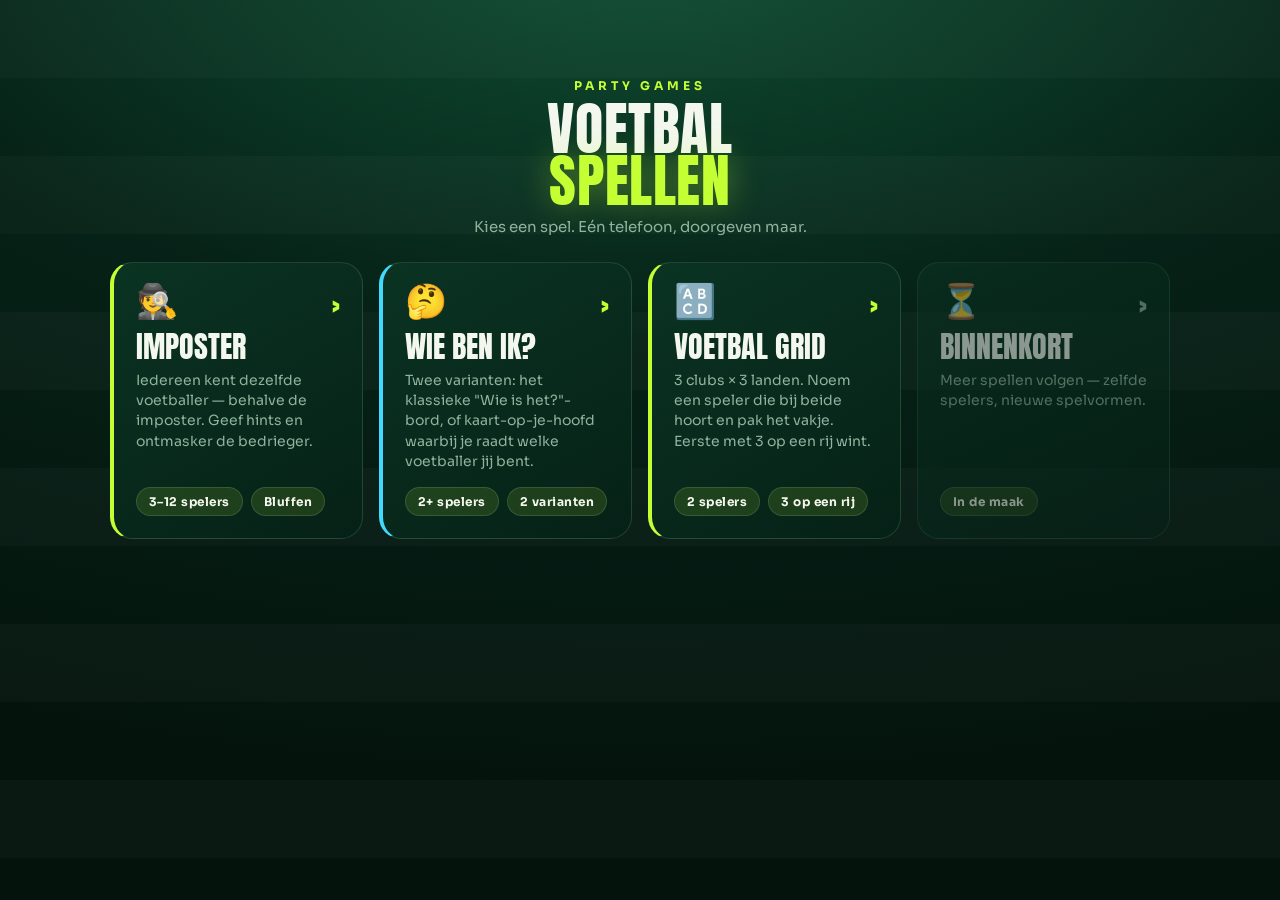
==== commit 50ff08d5: "Add files via upload" ====
--- a/index.html
+++ b/index.html
@@ -1,134 +1,67 @@
-<!doctype html>
-<html lang="en">
+<!DOCTYPE html>
+<html lang="nl">
 <head>
-  <meta charset="utf-8" />
-  <meta name="viewport" content="width=device-width, initial-scale=1" />
-  <title>Crew Manager</title>
-  <link rel="preconnect" href="https://fonts.googleapis.com" />
-  <link rel="preconnect" href="https://fonts.gstatic.com" crossorigin />
-  <link href="https://fonts.googleapis.com/css2?family=Bangers&family=Spectral:ital,wght@0,400;0,600;0,700;1,400&display=swap" rel="stylesheet" />
-  <link rel="stylesheet" href="styles.css?v=14" />
+<meta charset="UTF-8">
+<meta name="viewport" content="width=device-width, initial-scale=1.0, maximum-scale=1.0, user-scalable=no">
+<title>Voetbal Party Games</title>
+<link rel="preconnect" href="https://fonts.googleapis.com">
+<link rel="preconnect" href="https://fonts.gstatic.com" crossorigin>
+<link href="https://fonts.googleapis.com/css2?family=Anton&family=Sora:wght@400;500;600;700;800&display=swap" rel="stylesheet">
+<link rel="stylesheet" href="styles.css">
 </head>
 <body>
-  <main class="app">
+<div class="wrap home">
 
-    <!-- ============ SCREEN: MAIN MENU ============ -->
-    <section id="screen-newgame" class="screen is-active">
-      <header class="brand">
-        <span class="brand__plaque">Crew Manager</span>
-        <p class="brand__tag">Pick a crew or continue where you left off</p>
-      </header>
+  <div class="home-head">
+    <div class="kicker">Party Games</div>
+    <h1>Voetbal<span class="imp">Spellen</span></h1>
+  </div>
+  <p class="home-sub">Kies een spel. Eén telefoon, doorgeven maar.</p>
 
-      <section class="panel reveal" style="--d:1">
-        <h2 class="panel__title">Saved games</h2>
-        <div id="saved-list" class="saved-list"></div>
-      </section>
+  <div class="games">
 
-      <button id="new-game-btn" class="btn-gold" type="button">New game</button>
-    </section>
+    <a class="game-card accent-lime" href="imposter.html">
+      <span class="go">›</span>
+      <span class="emoji">🕵️</span>
+      <h2>Imposter</h2>
+      <p>Iedereen kent dezelfde voetballer — behalve de imposter. Geef hints en ontmasker de bedrieger.</p>
+      <div class="meta">
+        <span class="pill">3–12 spelers</span>
+        <span class="pill">Bluffen</span>
+      </div>
+    </a>
 
-    <!-- ============ SCREEN: NEW GAME SETUP ============ -->
-    <section id="screen-create" class="screen">
-      <header class="brand"><span class="brand__plaque" style="font-size:28px">New game</span></header>
+    <a class="game-card accent-blue" href="wie-ben-ik.html">
+      <span class="go">›</span>
+      <span class="emoji">🤔</span>
+      <h2>Wie ben ik?</h2>
+      <p>Twee varianten: het klassieke "Wie is het?"-bord, of kaart-op-je-hoofd waarbij je raadt welke voetballer jij bent.</p>
+      <div class="meta">
+        <span class="pill">2+ spelers</span>
+        <span class="pill">2 varianten</span>
+      </div>
+    </a>
 
-      <section class="panel reveal">
-        <label class="field">
-          <span class="field__label">Crew name</span>
-          <input id="crew-name" type="text" maxlength="28" autocomplete="off"
-                 placeholder="E.g. The Sunrise Pirates" />
-        </label>
+    <a class="game-card accent-lime" href="grid.html">
+      <span class="go">›</span>
+      <span class="emoji">🔠</span>
+      <h2>Voetbal Grid</h2>
+      <p>3 clubs × 3 landen. Noem een speler die bij beide hoort en pak het vakje. Eerste met 3 op een rij wint.</p>
+      <div class="meta">
+        <span class="pill">2 spelers</span>
+        <span class="pill">3 op een rij</span>
+      </div>
+    </a>
 
-        <div class="field">
-          <span class="field__label">Choose your captain</span>
-          <div class="carousel-wrap" id="carousel-wrap">
-            <div class="carousel" id="captain-carousel" role="listbox" aria-label="Choose your captain"></div>
-          </div>
-        </div>
-
-        <div class="field">
-          <span class="field__label">Difficulty</span>
-          <div class="diff-list" id="difficulty-list" role="group" aria-label="Choose difficulty">
-            <button type="button" class="diff-card" data-diff="easy" aria-pressed="false">
-              <div class="diff-card__name">Easy <span>&middot; East Blue</span></div>
-              <div class="diff-card__desc">Rivals develop slowly. Build your legend at your own pace.</div>
-            </button>
-            <button type="button" class="diff-card is-selected" data-diff="normal" aria-pressed="true">
-              <div class="diff-card__name">Normal <span>&middot; Paradise</span></div>
-              <div class="diff-card__desc">Rivals keep pace. Earn the top spot with sharp management.</div>
-            </button>
-            <button type="button" class="diff-card" data-diff="hard" aria-pressed="false">
-              <div class="diff-card__name">Hard <span>&middot; New World</span></div>
-              <div class="diff-card__desc">Rivals outgrow you. Only a master reaches Laugh Tale.</div>
-            </button>
-          </div>
-        </div>
-
-        <p class="berries">Starting funds: <span id="start-berries">—</span></p>
-
-        <p id="form-hint" class="form-hint">Enter a crew name and choose a captain to start.</p>
-        <button id="start-btn" class="btn-gold" type="button" disabled>Start new game</button>
-      </section>
-
-      <div style="text-align:center;margin-top:6px"><button id="create-back" class="btn-ghost" type="button">Back</button></div>
-    </section>
-
-    <!-- ============ SCREEN: ALL SAVES ============ -->
-    <section id="screen-saves" class="screen">
-      <header class="brand"><span class="brand__plaque" style="font-size:28px">Saved games</span></header>
-      <section class="panel">
-        <h2 class="panel__title">Saved games <span id="saves-count" class="panel__count"></span></h2>
-        <div id="saves-all" class="saved-list"></div>
-      </section>
-      <div style="text-align:center;margin-top:6px"><button id="saves-back" class="btn-ghost" type="button">Back</button></div>
-    </section>
-
-    <!-- ============ SCREEN: HOME ============ -->
-    <section id="screen-home" class="screen">
-      <div id="home-content" class="home"></div>
-    </section>
-
-    <!-- ============ SCREEN: TRANSFER MARKET ============ -->
-    <section id="screen-market" class="screen">
-      <div id="market-content"></div>
-    </section>
-
-    <!-- ============ SCREEN: CREW & LINE-UP ============ -->
-    <section id="screen-crew" class="screen">
-      <div id="crew-content"></div>
-    </section>
-
-    <!-- ============ SCREEN: TRAINING ============ -->
-    <section id="screen-training" class="screen">
-      <div id="training-content"></div>
-    </section>
-
-    <section id="screen-league" class="screen">
-      <div id="league-content"></div>
-    </section>
-
-    <section id="screen-matchday" class="screen">
-      <div id="matchday-content"></div>
-    </section>
-
-    <section id="screen-battle" class="screen">
-      <div id="battle-content"></div>
-    </section>
-
-    <!-- ============ MODAL (confirm / info) ============ -->
-    <div id="modal-overlay" class="modal-overlay" aria-hidden="true">
-      <div class="modal" role="dialog" aria-modal="true" aria-labelledby="modal-title">
-        <h3 id="modal-title" class="modal__title">Confirm</h3>
-        <p id="modal-msg" class="modal__msg"></p>
-        <div class="modal__actions">
-          <button id="modal-cancel" class="btn-soft" type="button">Cancel</button>
-          <button id="modal-confirm" class="btn-danger" type="button">Delete</button>
-        </div>
-      </div>
+    <div class="game-card soon">
+      <span class="go">›</span>
+      <span class="emoji">⏳</span>
+      <h2>Binnenkort</h2>
+      <p>Meer spellen volgen — zelfde spelers, nieuwe spelvormen.</p>
+      <div class="meta"><span class="pill">In de maak</span></div>
     </div>
 
-  </main>
-
-  <script src="data-pirates.js?v=4"></script>
-  <script src="game.js?v=22"></script>
+  </div>
+</div>
 </body>
 </html>
--- a/styles.css
+++ b/styles.css
@@ -1,834 +1,250 @@
-/* ====================================================================
-   Crew Manager — styles.css
-   Theme: deep sea + parchment "wanted poster" + Bangers + gold
-   ==================================================================== */
-
+/* =====================================================================
+   Gedeeld thema voor alle voetbalspellen (homepage + spelpagina's).
+   ===================================================================== */
 :root{
-  --sea-deep:#0b2533;
-  --sea:#143f55;
-  --sea-light:#1d6886;
-
-  --parch:#f1e2be;
-  --parch-2:#e9d8b2;
-  --parch-3:#f7ecca;
-  --line:#8a5a2b;
-  --line-soft:#b79a63;
-
-  --ink:#3a2708;
-  --ink-2:#6b4a26;
-  --muted:#9a7b4a;
-
-  --gold:#e7b94a;
-  --gold-hi:#f4cf6a;
-  --gold-d:#9a6b1e;
-
-  --danger:#a3331f;
-
-  --display:'Bangers', system-ui, sans-serif;
-  --body:'Spectral', Georgia, serif;
+  --pitch-0:#04140d;
+  --pitch-1:#062117;
+  --pitch-2:#0a3322;
+  --line:rgba(190,255,190,.14);
+  --lime:#c4ff34;
+  --lime-deep:#9be000;
+  --red:#ff4d5e;
+  --blue:#43d9ff;
+  --cream:#f3f7ee;
+  --muted:#8fb39c;
+  --ring:rgba(196,255,52,.55);
 }
-
-*{ box-sizing:border-box; }
-html,body{ margin:0; padding:0; }
-
+*{box-sizing:border-box;-webkit-tap-highlight-color:transparent;margin:0;padding:0}
+html,body{height:100%}
 body{
-  font-family:var(--body);
-  color:var(--ink);
-  min-height:100vh;
-  background:radial-gradient(120% 90% at 50% -10%, var(--sea-light) 0%, var(--sea) 38%, var(--sea-deep) 100%);
+  font-family:'Sora',system-ui,sans-serif;
+  color:var(--cream);
+  background:
+    repeating-linear-gradient(180deg, rgba(255,255,255,.022) 0 78px, transparent 78px 156px),
+    radial-gradient(130% 95% at 50% -8%, #0f5034 0%, var(--pitch-1) 48%, var(--pitch-0) 100%);
   background-attachment:fixed;
-  -webkit-font-smoothing:antialiased;
+  min-height:100dvh;overflow-x:hidden;
+  display:flex;flex-direction:column;align-items:center;justify-content:flex-start;
+  padding:24px 18px;position:relative;
 }
-body::before{
-  content:""; position:fixed; inset:0; pointer-events:none;
-  background:
-    radial-gradient(60% 50% at 20% 0%, rgba(255,255,255,.06), transparent 70%),
-    radial-gradient(50% 40% at 90% 10%, rgba(255,255,255,.05), transparent 70%);
-}
-
-.app{ max-width:560px; margin:0 auto; padding:24px 16px 48px; position:relative; }
-body[data-screen="screen-home"] .app{ max-width:860px; }
-
-/* ---------- screens ---------- */
-.screen{ display:none; }
-.screen.is-active{ display:block; }
-
-/* ---------- brand ---------- */
-.brand{ text-align:center; margin:6px 0 18px; }
-.brand__plaque{
-  display:inline-block; font-family:var(--display); font-size:38px; letter-spacing:1px;
-  color:var(--ink); background:var(--parch); border:3px solid var(--gold-d); border-radius:12px;
-  padding:6px 26px; box-shadow:0 6px 0 rgba(0,0,0,.25), inset 0 0 0 2px rgba(154,107,30,.25);
-  text-shadow:0 2px 0 rgba(255,255,255,.35);
-}
-.brand__tag{ margin:10px 0 0; color:#cfe0e6; font-style:italic; font-size:14px; }
-
-/* ---------- panel ---------- */
-.panel{
-  background:var(--parch); border:2px solid var(--line); border-radius:12px;
-  padding:16px 18px; margin:0 0 16px;
-  box-shadow:0 8px 22px rgba(0,0,0,.28), inset 0 0 0 2px rgba(138,90,43,.18);
-}
-.panel__title{
-  font-family:var(--display); font-weight:400; font-size:24px; letter-spacing:.5px;
-  color:var(--ink); margin:0 0 12px;
-}
-.panel__count{ font-family:var(--body); font-size:14px; font-weight:400; color:var(--ink-2); }
-
-/* ---------- saved games ---------- */
-.saved-list{ display:flex; flex-direction:column; gap:10px; }
-.saved-empty{
-  border:1.5px dashed var(--line-soft); border-radius:8px; background:var(--parch-2);
-  padding:14px; text-align:center; color:var(--muted); font-style:italic;
-}
-.save-row{
-  display:flex; align-items:center; gap:12px; background:var(--parch-3);
-  border:1.5px solid var(--line); border-radius:10px; padding:10px 12px;
-}
-.save-row__info{ flex:1; min-width:0; }
-.save-row__crew{
-  font-family:var(--display); font-size:20px; letter-spacing:.4px; color:var(--ink);
-  line-height:1.1; white-space:nowrap; overflow:hidden; text-overflow:ellipsis;
-}
-.save-row__meta{ font-size:13px; color:var(--ink-2); }
-.save-row__del{
-  border:none; background:transparent; color:var(--muted); font-size:20px; line-height:1;
-  cursor:pointer; padding:4px 6px; border-radius:6px;
-}
-.save-row__del:hover{ color:var(--danger); background:rgba(163,51,31,.1); }
-
-.btn-see-all{
-  width:100%; font-family:var(--display); font-size:16px; letter-spacing:.5px; color:var(--ink);
-  background:var(--parch-2); border:1.5px solid var(--line); border-radius:9px; padding:9px;
-  cursor:pointer; margin-top:2px; transition:background .15s;
-}
-.btn-see-all:hover{ background:#e0cda0; }
-
-/* ---------- form fields ---------- */
-.field{ display:block; margin:0 0 16px; }
-.field__label{
-  display:block; font-size:13px; font-weight:600; color:var(--ink-2);
-  margin:0 0 6px; text-transform:uppercase; letter-spacing:.6px;
-}
-#crew-name{
-  width:100%; font-family:var(--body); font-size:16px; color:var(--ink);
-  background:#fff8e7; border:1.5px solid var(--line); border-radius:8px; padding:11px 13px;
-  transition:box-shadow .15s, border-color .15s;
-}
-#crew-name::placeholder{ color:#b39c6f; font-style:italic; }
-#crew-name:focus{ outline:none; border-color:var(--gold-d); box-shadow:0 0 0 3px rgba(231,185,74,.45); }
-
-/* ---------- captain carousel ---------- */
-.carousel-wrap{ position:relative; }
-.carousel{
-  display:flex; gap:14px; overflow-x:auto; padding:6px 2px 12px;
-  scroll-snap-type:x proximity; -ms-overflow-style:none; scrollbar-width:none;
-}
-.carousel::-webkit-scrollbar{ display:none; }
-.carousel-wrap::before,
-.carousel-wrap::after{
-  content:""; position:absolute; top:0; bottom:12px; width:34px; pointer-events:none;
-  opacity:0; transition:opacity .2s; z-index:2;
-}
-.carousel-wrap::before{ left:0;  background:linear-gradient(to right, var(--parch), transparent); }
-.carousel-wrap::after{  right:0; background:linear-gradient(to left,  var(--parch), transparent); }
-.carousel-wrap.can-left::before{  opacity:1; }
-.carousel-wrap.can-right::after{  opacity:1; }
-
-.cap-card{
-  flex:0 0 96px; scroll-snap-align:start; text-align:center; background:var(--parch-3);
-  border:1.5px solid var(--line); border-radius:10px; padding:12px 8px 10px; cursor:pointer;
-  transition:transform .12s, box-shadow .12s, border-color .12s;
-}
-.cap-card:hover{ transform:translateY(-3px); box-shadow:0 6px 12px rgba(0,0,0,.18); }
-.cap-card:focus-visible{ outline:none; box-shadow:0 0 0 3px rgba(231,185,74,.5); }
-.cap-card.is-selected{
-  border:3px solid var(--gold-d); background:#f3dca0; padding:10px 6px 8px;
-  box-shadow:0 0 0 2px var(--gold) inset;
-}
-.cap-card__av{
-  width:48px; height:48px; margin:0 auto 8px; border-radius:9px;
-  display:flex; align-items:center; justify-content:center; color:#fff;
-  font-family:var(--display); font-size:26px; line-height:1; box-shadow:inset 0 -3px 0 rgba(0,0,0,.22);
-}
-.cap-card__name{
-  font-size:13px; font-weight:600; color:var(--ink); line-height:1.15; min-height:2.3em;
-  display:flex; align-items:center; justify-content:center;
-}
-
-/* ---------- berries + hint + buttons ---------- */
-.berries{ font-size:15px; color:var(--ink); margin:4px 0 10px; }
-.berries span{ font-weight:700; }
-.form-hint{ font-size:13px; color:var(--ink-2); font-style:italic; margin:0 0 10px; min-height:1.2em; transition:color .15s; }
-.form-hint.is-error{ color:var(--danger); font-style:normal; }
-
-.btn-gold{
-  width:100%; font-family:var(--display); font-size:22px; letter-spacing:1px; color:var(--ink);
-  background:linear-gradient(180deg, var(--gold-hi), var(--gold)); border:2px solid var(--gold-d);
-  border-radius:11px; padding:12px; cursor:pointer; box-shadow:0 5px 0 var(--gold-d);
-  transition:transform .1s, box-shadow .1s, filter .1s;
-}
-.btn-gold:hover:not(:disabled){ filter:brightness(1.05); }
-.btn-gold:active:not(:disabled){ transform:translateY(4px); box-shadow:0 1px 0 var(--gold-d); }
-.btn-gold:disabled{ filter:grayscale(.6) brightness(.92); opacity:.6; cursor:not-allowed; box-shadow:0 5px 0 rgba(0,0,0,.2); }
-
-.btn-ghost{
-  font-family:var(--display); font-size:18px; letter-spacing:.6px; color:var(--parch);
-  background:transparent; border:1.5px solid rgba(255,255,255,.45); border-radius:10px;
-  padding:9px 18px; cursor:pointer; transition:background .15s;
-}
-.btn-ghost:hover{ background:rgba(255,255,255,.1); }
-
-/* ---------- modal ---------- */
-.modal-overlay{
-  position:fixed; inset:0; display:none; align-items:center; justify-content:center;
-  background:rgba(8,24,33,.6); z-index:50; padding:20px;
-}
-.modal-overlay.is-open{ display:flex; }
-.modal{
-  background:var(--parch); border:2px solid var(--line); border-radius:12px;
-  max-width:380px; width:100%; padding:20px; box-shadow:0 16px 40px rgba(0,0,0,.45);
-  animation:reveal-up .2s both;
-}
-.modal__title{ font-family:var(--display); font-weight:400; font-size:24px; color:var(--ink); margin:0 0 8px; }
-.modal__msg{ font-size:15px; color:var(--ink-2); margin:0 0 18px; line-height:1.5; }
-.modal__actions{ display:flex; justify-content:flex-end; gap:10px; }
-
-.btn-danger{
-  font-family:var(--display); font-size:16px; letter-spacing:.4px; color:#fff;
-  background:linear-gradient(180deg,#c0473a,#a3331f); border:2px solid #7a2516; border-radius:9px;
-  padding:8px 16px; cursor:pointer; box-shadow:0 4px 0 #7a2516; transition:transform .1s, box-shadow .1s;
-}
-.btn-danger:active{ transform:translateY(3px); box-shadow:0 1px 0 #7a2516; }
-.btn-gold-sm{
-  font-family:var(--display); font-size:16px; color:var(--ink);
-  background:linear-gradient(180deg,var(--gold-hi),var(--gold)); border:2px solid var(--gold-d);
-  border-radius:9px; padding:8px 16px; cursor:pointer; box-shadow:0 4px 0 var(--gold-d);
-  transition:transform .1s, box-shadow .1s;
-}
-.btn-gold-sm:active{ transform:translateY(3px); box-shadow:0 1px 0 var(--gold-d); }
-.btn-soft{
-  font-family:var(--display); font-size:16px; color:var(--ink-2); background:var(--parch-2);
-  border:1.5px solid var(--line); border-radius:9px; padding:8px 16px; cursor:pointer;
-}
-.btn-soft:hover{ background:#e0cda0; }
-
-/* ====================================================================
-   Home / hub
-   ==================================================================== */
-
-/* --- top bar: id + stats + save --- */
-.home-top{
-  display:flex; align-items:center; gap:14px 26px; flex-wrap:wrap;
-  margin-bottom:22px; padding-bottom:16px; border-bottom:1px solid rgba(241,226,190,.18);
-}
-.home-top__id{ display:flex; align-items:center; gap:10px; }
-.home-top__av{
-  width:40px; height:40px; border-radius:9px; flex:0 0 auto;
-  display:flex; align-items:center; justify-content:center; color:#fff;
-  font-family:var(--display); font-size:22px; box-shadow:inset 0 -3px 0 rgba(0,0,0,.22);
-}
-.home-top__crew{
-  font-family:var(--display); font-size:22px; color:var(--parch); line-height:1;
-  text-shadow:0 2px 0 rgba(0,0,0,.3); word-break:break-word;
-}
-.home-top__cap{ font-size:12px; color:#bcd2da; font-style:italic; margin-top:2px; }
-
-.home-top__stats{ display:flex; gap:22px; flex-wrap:wrap; }
-.mini-stat{ display:flex; flex-direction:column; }
-.mini-stat__label{ font-size:10px; text-transform:uppercase; letter-spacing:.7px; color:rgba(241,226,190,.55); }
-.mini-stat__val{ font-family:var(--display); font-size:18px; color:var(--parch); line-height:1.1; }
-
-.save-menu{ position:relative; margin-left:auto; }
-.save-btn{
-  font-family:var(--display); font-size:16px; color:var(--ink);
-  background:linear-gradient(180deg,var(--gold-hi),var(--gold)); border:2px solid var(--gold-d);
-  border-radius:9px; padding:8px 14px; cursor:pointer; box-shadow:0 3px 0 var(--gold-d);
-}
-.save-btn__car{ font-size:11px; }
-.save-dropdown{
-  position:absolute; right:0; top:calc(100% + 6px); min-width:160px; padding:6px;
-  background:var(--parch); border:2px solid var(--line); border-radius:9px;
-  box-shadow:0 8px 20px rgba(0,0,0,.35); display:none; z-index:20;
-}
-.save-dropdown.is-open{ display:block; }
-.save-dropdown__item{
-  width:100%; text-align:left; font-family:var(--body); font-size:14px; color:var(--ink);
-  background:transparent; border:none; border-radius:6px; padding:9px 10px; cursor:pointer;
-}
-.save-dropdown__item:hover{ background:var(--parch-2); }
-
-/* --- nav bar --- */
-.home-nav{ display:flex; flex-wrap:wrap; gap:10px; margin-bottom:18px; }
-.nav-btn{
-  flex:1 1 140px; font-family:var(--display); font-size:18px; letter-spacing:.4px; color:var(--ink);
-  background:linear-gradient(180deg,var(--gold-hi),var(--gold)); border:2px solid var(--gold-d);
-  border-radius:10px; padding:12px 10px; cursor:pointer; box-shadow:0 4px 0 var(--gold-d);
-  transition:transform .1s, box-shadow .1s, filter .1s;
-}
-.nav-btn:hover{ filter:brightness(1.05); }
-.nav-btn:active{ transform:translateY(3px); box-shadow:0 1px 0 var(--gold-d); }
-
-/* --- next fight + side boxes --- */
-.home-battle{ display:flex; gap:14px; align-items:stretch; flex-wrap:wrap; }
-.battle-block{
-  flex:0 0 260px; width:260px; aspect-ratio:1 / 1; background:var(--parch);
-  border:2px solid var(--line); border-radius:14px;
-  box-shadow:0 8px 22px rgba(0,0,0,.3), inset 0 0 0 2px rgba(138,90,43,.18);
-  display:flex; flex-direction:column; align-items:center; justify-content:center;
-  text-align:center; padding:18px;
-}
-.battle-block__label{ font-family:var(--display); font-size:22px; color:var(--ink); }
-.battle-block__opp{ font-family:var(--display); font-size:26px; color:var(--muted); margin-top:8px; }
-.battle-block__note{ font-size:13px; color:var(--ink-2); font-style:italic; margin-top:8px; }
-
-.battle-side{ flex:1 1 240px; display:flex; flex-direction:column; gap:14px; }
-.side-box{
-  position:relative; flex:1; text-align:left; cursor:pointer;
-  background:var(--parch); border:2px solid var(--line); border-radius:14px; padding:16px 18px;
-  display:flex; flex-direction:column; justify-content:center;
-  box-shadow:0 6px 18px rgba(0,0,0,.24); transition:transform .1s, filter .1s;
-}
-.side-box:hover{ transform:translateY(-2px); filter:brightness(1.02); }
-.side-box__title{ font-family:var(--display); font-size:20px; color:var(--ink); line-height:1.05; }
-.side-box__sub{ font-size:13px; color:var(--ink-2); margin-top:4px; }
-.new-badge{
-  position:absolute; top:-10px; right:-8px; font-family:var(--display); font-size:14px; letter-spacing:.5px;
-  color:#fff; background:linear-gradient(180deg,#e24b4a,#a3331f); padding:3px 12px; border-radius:20px;
-  border:2px solid #fff; box-shadow:0 3px 8px rgba(0,0,0,.3); transform:rotate(6deg);
-}
-
-@media (max-width:560px){
-  .battle-block{ flex-basis:100%; width:100%; aspect-ratio:auto; min-height:190px; }
-  .battle-side{ flex-basis:100%; }
-  .save-menu{ margin-left:0; }
-}
-
-/* ---------- entry animation ---------- */
-@keyframes reveal-up{ from{ opacity:0; transform:translateY(14px); } to{ opacity:1; transform:none; } }
-.reveal{ animation:reveal-up .45s both; animation-delay:calc(var(--d, 0) * .08s); }
-
-@media (prefers-reduced-motion: reduce){
-  .reveal, .modal{ animation:none; }
-  .cap-card, .btn-gold, .nav-btn, .side-box{ transition:none; }
-}
-
-/* ====================================================================
-   Transfer market
-   ==================================================================== */
-body[data-screen="screen-market"] .app{ max-width:980px; }
-
-.mk-top{
-  display:flex; align-items:center; gap:14px 22px; flex-wrap:wrap;
-  margin-bottom:16px; padding-bottom:14px; border-bottom:1px solid rgba(241,226,190,.18);
-}
-.mk-title{
-  font-family:var(--display); font-size:30px; letter-spacing:.5px;
-  color:var(--parch); text-shadow:0 2px 0 rgba(0,0,0,.3);
-}
-.mk-bal{ display:flex; gap:22px; }
-.mk-bal .mini-stat__val{ color:var(--parch); }
-.mk-back{ margin-left:auto; }
-
-.mk-tabs{ display:flex; gap:8px; margin-bottom:-2px; position:relative; z-index:2; }
-.mk-tab{
-  font-family:var(--display); font-size:17px; letter-spacing:.4px; padding:9px 22px;
-  border-radius:10px 10px 0 0; border:2px solid var(--line); border-bottom:none;
-  background:var(--parch-2); color:var(--ink-2); cursor:pointer;
-}
-.mk-tab.is-on{ background:var(--parch); color:var(--ink); }
-
-.mk-filters{
-  display:flex; gap:10px; flex-wrap:wrap; align-items:center;
-  background:var(--parch); border:2px solid var(--line); border-radius:0 12px 12px 12px;
-  padding:12px 14px; margin-bottom:14px; box-shadow:inset 0 0 0 2px rgba(138,90,43,.14);
-}
-.mk-search{
-  flex:1 1 180px; min-width:140px; font-family:var(--body); font-size:15px; color:var(--ink);
-  background:#fff8e7; border:1.5px solid var(--line); border-radius:8px; padding:9px 12px;
-}
-.mk-search::placeholder{ color:#b39c6f; font-style:italic; }
-.mk-search:focus{ outline:none; border-color:var(--gold-d); box-shadow:0 0 0 3px rgba(231,185,74,.4); }
-.mk-chips{ display:flex; gap:7px; flex-wrap:wrap; }
-.mk-chip{
-  font-family:var(--body); font-size:13px; padding:6px 12px; border-radius:20px;
-  border:1.5px solid var(--line); background:var(--parch-2); color:var(--ink-2); cursor:pointer;
-  transition:background .12s;
-}
-.mk-chip:hover{ background:#e0cda0; }
-.mk-chip.is-on{ background:var(--gold); color:var(--ink); border-color:var(--gold-d); font-weight:600; }
-.mk-sort{
-  font-family:var(--body); font-size:14px; color:var(--ink);
-  background:#fff8e7; border:1.5px solid var(--line); border-radius:8px; padding:8px 10px; cursor:pointer;
-}
-
-.mk-note{ font-family:var(--body); font-style:italic; color:#cfe0e6; font-size:14px; margin:0 0 12px; }
-.mk-note b{ font-style:normal; color:#f3c87a; }
-
-.mk-empty{
-  text-align:center; color:var(--muted); font-style:italic;
-  background:var(--parch-2); border:1.5px dashed var(--line-soft); border-radius:10px; padding:22px;
-}
-
-/* --- listings table --- */
-.mk-table{
-  width:100%; border-collapse:collapse; background:var(--parch);
-  border:2px solid var(--line); border-radius:12px; overflow:hidden;
-  box-shadow:0 6px 18px rgba(0,0,0,.24);
-}
-.mk-table thead th{
-  font-family:var(--display); font-weight:400; font-size:13px; letter-spacing:.8px;
-  text-transform:uppercase; color:var(--ink-2); text-align:left; padding:11px 14px;
-  background:var(--parch-2); border-bottom:2px solid var(--line);
-}
-.mk-table tbody td{
-  padding:9px 14px; border-bottom:1px solid rgba(138,90,43,.16);
-  font-size:14px; color:var(--ink-2); vertical-align:middle;
-}
-.mk-table tbody tr:last-child td{ border-bottom:none; }
-.mk-table tbody tr:nth-child(even){ background:rgba(247,236,202,.55); }
-.mk-table tbody tr:hover{ background:rgba(231,185,74,.18); }
-
-.mk-name{ display:inline-flex; align-items:center; gap:9px; }
-.mk-av{
-  width:30px; height:30px; flex:0 0 auto; border-radius:7px; color:#fff;
-  display:flex; align-items:center; justify-content:center;
-  font-family:var(--display); font-size:16px; box-shadow:inset 0 -2px 0 rgba(0,0,0,.22);
-}
-.mk-name b{ font-family:var(--display); font-weight:400; font-size:17px; color:var(--ink); }
-.mk-pds{ font-variant-numeric:tabular-nums; letter-spacing:.5px; }
-.mk-bounty{ font-family:var(--display); font-size:16px; color:var(--ink); }
-.mk-actcell{ text-align:right; width:1%; white-space:nowrap; }
-
-.mk-rowbtn{
-  font-family:var(--display); font-size:14px; letter-spacing:.4px; padding:7px 18px;
-  border-radius:8px; cursor:pointer; transition:transform .1s, box-shadow .1s, filter .1s;
-}
-.mk-rowbtn.is-buy{ color:var(--ink); background:linear-gradient(180deg,var(--gold-hi),var(--gold)); border:2px solid var(--gold-d); box-shadow:0 3px 0 var(--gold-d); }
-.mk-rowbtn.is-buy:hover:not(:disabled){ filter:brightness(1.05); }
-.mk-rowbtn.is-buy:active:not(:disabled){ transform:translateY(2px); box-shadow:0 1px 0 var(--gold-d); }
-.mk-rowbtn.is-buy:disabled{ filter:grayscale(.55) brightness(.95); opacity:.5; cursor:not-allowed; box-shadow:0 3px 0 rgba(0,0,0,.2); }
-.mk-rowbtn.is-sell{ color:#fff; background:linear-gradient(180deg,#3f9d6a,#2e7d52); border:2px solid #1f5c3a; box-shadow:0 3px 0 #1f5c3a; }
-.mk-rowbtn.is-sell:hover{ filter:brightness(1.05); }
-.mk-rowbtn.is-sell:active{ transform:translateY(2px); box-shadow:0 1px 0 #1f5c3a; }
-.mk-rowbtn.is-list, .mk-rowbtn.is-offer{ color:var(--ink); background:rgba(255,255,255,.55); border:2px solid var(--gold-d); box-shadow:0 3px 0 var(--gold-d); }
-.mk-rowbtn.is-list:hover, .mk-rowbtn.is-offer:hover{ filter:brightness(1.04); }
-.mk-rowbtn.is-list:active, .mk-rowbtn.is-offer:active{ transform:translateY(2px); box-shadow:0 1px 0 var(--gold-d); }
-.mk-rowbtn.is-rbuy{ color:var(--ink); background:linear-gradient(180deg,var(--gold-hi),var(--gold)); border:2px solid var(--gold-d); box-shadow:0 3px 0 var(--gold-d); margin-right:6px; }
-.mk-rowbtn.is-rbuy:active:not(:disabled){ transform:translateY(2px); box-shadow:0 1px 0 var(--gold-d); }
-.mk-rowbtn.is-rbuy:disabled{ filter:grayscale(.55) brightness(.95); opacity:.5; cursor:not-allowed; }
-.mk-rowbtn.is-unlist{ color:#fff; background:linear-gradient(180deg,#c06a4a,#a04e30); border:2px solid #7a3a22; box-shadow:0 3px 0 #7a3a22; }
-.mk-rowbtn.is-unlist:active{ transform:translateY(2px); box-shadow:0 1px 0 #7a3a22; }
-.mk-nmcol{ display:inline-flex; flex-direction:column; line-height:1.12; }
-.mk-sub{ display:block; font-family:var(--display); font-size:12px; color:var(--ink-2); letter-spacing:.3px; }
-.mk-listed{ font-family:var(--display); font-size:13px; color:var(--ink-2); margin-right:8px; }
-
-@media (max-width:560px){ .mk-back{ margin-left:0; } .mk-table{ display:block; overflow-x:auto; } }
-
-/* ====================================================================
-   Crew & line-up
-   ==================================================================== */
-body[data-screen="screen-crew"] .app{ max-width:980px; }
-
-.cw-top{
-  display:flex; align-items:center; gap:14px 22px; flex-wrap:wrap;
-  margin-bottom:16px; padding-bottom:14px; border-bottom:1px solid rgba(241,226,190,.18);
-}
-.cw-id{ display:flex; align-items:center; gap:10px; }
-.cw-av{
-  width:40px; height:40px; border-radius:9px; flex:0 0 auto; color:#fff;
-  display:flex; align-items:center; justify-content:center;
-  font-family:var(--display); font-size:22px; box-shadow:inset 0 -3px 0 rgba(0,0,0,.22);
-}
-.cw-crew{ font-family:var(--display); font-size:22px; color:var(--parch); line-height:1; text-shadow:0 2px 0 rgba(0,0,0,.3); }
-.cw-cap{ font-size:12px; color:#bcd2da; font-style:italic; margin-top:2px; }
-.cw-bal{ display:flex; gap:20px; margin-left:auto; }
-.cw-bal .mini-stat__val{ color:var(--parch); }
-.cw-back{ }
-
-.cw-main{ display:flex; gap:18px; flex-wrap:wrap; align-items:flex-start; }
-.ship-col{ flex:1 1 320px; max-width:380px; margin:0 auto; position:relative; height:500px; }
-.ship-col svg{ position:absolute; inset:0; width:100%; height:100%; }
-.dir{ position:absolute; left:50%; transform:translateX(-50%); font-family:var(--display); font-size:13px; letter-spacing:1px; color:rgba(241,226,190,.5); }
-
-.slot{ position:absolute; width:98px; transform:translate(-50%,-50%); text-align:center; border-radius:10px; padding:7px 7px; }
-.slot.filled{ background:var(--parch); border:2px solid var(--line); box-shadow:0 3px 8px rgba(0,0,0,.3); }
-.slot.empty{ background:rgba(241,226,190,.1); border:2px dashed rgba(241,226,190,.5); }
-.slot.cap.filled{ border:2px solid var(--gold-d); box-shadow:0 0 0 2px var(--gold) inset, 0 3px 10px rgba(0,0,0,.4); }
-.slot-av{
-  width:38px; height:38px; border-radius:9px; margin:0 auto 5px; color:#fff;
-  display:flex; align-items:center; justify-content:center;
-  font-family:var(--display); font-size:20px; box-shadow:inset 0 -3px 0 rgba(0,0,0,.22);
-}
-.slot-nm{ font-family:var(--display); font-size:15px; color:var(--ink); line-height:1.05; word-break:break-word; }
-.slot .dot{ display:inline-block; width:9px; height:9px; border-radius:50%; margin-right:5px; vertical-align:middle; box-shadow:inset 0 -1px 0 rgba(0,0,0,.28); }
-.slot-role{ font-size:9px; color:var(--ink-2); margin-top:3px; text-transform:uppercase; letter-spacing:.4px; }
-.slot.empty .slot-role{ color:rgba(241,226,190,.8); }
-.slot.cap .slot-role{ color:var(--gold-d); font-weight:700; }
-.slot-plus{ font-family:var(--display); font-size:22px; color:rgba(241,226,190,.55); line-height:1; }
-
-.fit{
-  position:absolute; top:-9px; left:-9px; width:20px; height:20px; border-radius:50%;
-  display:flex; align-items:center; justify-content:center;
-  font-family:var(--body); font-weight:700; font-size:13px; color:#fff; border:2px solid #fff;
-  box-shadow:0 2px 5px rgba(0,0,0,.3);
-}
-.fit-bonus{ background:#2e7d52; }
-.fit-off{ background:var(--muted); }
-
-.bench-col{ flex:1 1 220px; }
-.bench{ background:rgba(241,226,190,.06); border:1.5px solid rgba(241,226,190,.25); border-radius:12px; padding:12px; }
-.bench-title{ font-family:var(--display); font-size:20px; color:var(--parch); letter-spacing:.5px; margin-bottom:10px; }
-.b-slot{ display:flex; align-items:center; gap:10px; background:var(--parch); border:1.5px solid var(--line); border-radius:10px; padding:8px 10px; margin-bottom:8px; }
-.b-slot.empty{ background:rgba(241,226,190,.08); border:1.5px dashed rgba(241,226,190,.45); color:rgba(241,226,190,.7); font-style:italic; justify-content:center; font-size:13px; }
-.b-av{
-  width:34px; height:34px; border-radius:8px; flex:0 0 auto; color:#fff;
-  display:flex; align-items:center; justify-content:center;
-  font-family:var(--display); font-size:17px; box-shadow:inset 0 -2px 0 rgba(0,0,0,.22);
-}
-.b-nm{ font-family:var(--display); font-size:16px; color:var(--ink); line-height:1; }
-.b-role{ font-size:11px; color:var(--ink-2); }
-.bench-note{ font-size:12px; color:#cfe0e6; font-style:italic; margin-top:10px; line-height:1.5; }
-
-/* --- drag & drop --- */
-[data-drag]{ cursor:grab; touch-action:none; }
-body.is-dragging{ cursor:grabbing; -webkit-user-select:none; user-select:none; }
-.is-source{ opacity:.3; }
-.slot.empty.droppable{ border-color:rgba(231,185,74,.55); }
-.slot.drop-hover, .b-slot.drop-hover{ box-shadow:0 0 0 3px var(--gold), 0 3px 10px rgba(0,0,0,.35) !important; }
-.drag-ghost{
-  position:fixed; z-index:1000; min-width:84px; max-width:140px; text-align:center; pointer-events:none;
-  transform:translate(-50%,-50%) scale(1.06); padding:8px 12px;
-  background:var(--parch); border:2px solid var(--gold-d); border-radius:10px;
-  box-shadow:0 12px 26px rgba(0,0,0,.5); opacity:.96;
-}
-.drag-ghost .dot{ display:inline-block; width:9px; height:9px; border-radius:50%; margin-right:5px; vertical-align:middle; }
-.drag-ghost .slot-nm{ font-family:var(--display); font-size:15px; color:var(--ink); }
-
-@media (max-width:560px){ .cw-bal{ margin-left:0; } }
-
-/* ====================================================================
-   Training grounds
-   ==================================================================== */
-body[data-screen="screen-training"] .app{ max-width:980px; }
-
-.tg-top{
-  display:flex; align-items:center; gap:14px 22px; flex-wrap:wrap;
-  margin-bottom:14px; padding-bottom:14px; border-bottom:1px solid rgba(241,226,190,.18);
-}
-.tg-id{ display:flex; align-items:center; gap:10px; }
-.tg-av{
-  width:40px; height:40px; border-radius:9px; flex:0 0 auto; color:#fff;
-  display:flex; align-items:center; justify-content:center;
-  font-family:var(--display); font-size:22px; box-shadow:inset 0 -3px 0 rgba(0,0,0,.22);
-}
-.tg-crew{ font-family:var(--display); font-size:22px; color:var(--parch); line-height:1; text-shadow:0 2px 0 rgba(0,0,0,.3); }
-.tg-cap{ font-size:12px; color:#bcd2da; font-style:italic; margin-top:2px; }
-.tg-bal{ display:flex; gap:20px; margin-left:auto; }
-.tg-bal .mini-stat__val{ color:var(--parch); }
-.tg-intro{ font-size:13px; color:#cfe0e6; font-style:italic; margin:0 0 14px; }
-
-.tg-fields{ display:flex; gap:14px; flex-wrap:wrap; margin-bottom:18px; }
-.tf{
-  flex:1 1 170px; background:var(--parch); border:2px solid var(--line); border-radius:14px;
-  padding:14px 12px; text-align:center; box-shadow:0 6px 16px rgba(0,0,0,.25); position:relative;
-}
-.tf.empty{ background:rgba(241,226,190,.1); border:2px dashed rgba(241,226,190,.5); box-shadow:none; }
-.tf-ring{
-  width:54px; height:54px; border-radius:50%; margin:0 auto 8px;
-  background:radial-gradient(circle at 50% 38%, #e7c98f, #c69a5e);
-  border:3px solid #a9824f; display:flex; align-items:center; justify-content:center;
-}
-.tf-ring-empty{ background:rgba(241,226,190,.12); border-color:rgba(241,226,190,.4); }
-.tf-dot{
-  width:24px; height:24px; border-radius:7px; color:#fff;
-  display:flex; align-items:center; justify-content:center;
-  font-family:var(--display); font-size:14px; box-shadow:inset 0 -2px 0 rgba(0,0,0,.22);
-}
-.tf-name{ font-family:var(--display); font-size:18px; color:var(--ink); line-height:1; }
-.tf-role{ font-size:11px; color:var(--ink-2); margin-bottom:8px; }
-.tf-bar{ height:9px; background:#d8c39a; border-radius:6px; overflow:hidden; border:1px solid #a9824f; margin:6px 2px; }
-.tf-fill{ height:100%; background:linear-gradient(90deg, var(--gold-hi), var(--gold)); transition:width .4s linear; }
-.tf-time{ font-size:13px; color:var(--ink-2); font-weight:600; }
-.tf-cancel{
-  margin-top:8px; font-family:var(--body); font-size:12px; color:var(--ink-2);
-  background:transparent; border:1px solid var(--line-soft); border-radius:7px; padding:4px 12px; cursor:pointer;
-}
-.tf-cancel:hover{ background:rgba(163,51,31,.08); color:var(--danger); border-color:var(--danger); }
-.tf-ready{ box-shadow:0 0 0 3px var(--gold), 0 6px 16px rgba(0,0,0,.3); }
-.tf-collect{
-  font-family:var(--display); font-size:15px; color:var(--ink); width:100%; margin-top:6px;
-  background:linear-gradient(180deg, var(--gold-hi), var(--gold)); border:2px solid var(--gold-d);
-  border-radius:9px; padding:8px 12px; cursor:pointer; box-shadow:0 3px 0 var(--gold-d);
-  transition:transform .1s, box-shadow .1s, filter .1s;
-}
-.tf-collect:hover{ filter:brightness(1.05); }
-.tf-collect:active{ transform:translateY(2px); box-shadow:0 1px 0 var(--gold-d); }
-.tf-badge{
-  position:absolute; top:-9px; right:-7px; font-family:var(--display); font-size:12px; letter-spacing:.4px;
-  color:#fff; background:linear-gradient(180deg,#3f9d6a,#2e7d52); padding:2px 11px; border-radius:18px;
-  border:2px solid #fff; box-shadow:0 2px 6px rgba(0,0,0,.3);
-}
-.tf-empty-label{ font-family:var(--display); font-size:17px; color:rgba(241,226,190,.85); margin-bottom:4px; }
-.tf-empty-sub{ font-size:11px; color:rgba(241,226,190,.6); }
-
-.tg-avail-t{ font-family:var(--display); font-size:18px; color:var(--parch); letter-spacing:.5px; margin-bottom:8px; }
-.tg-avail{ display:flex; gap:8px; flex-wrap:wrap; }
-.tg-empty{ color:var(--muted); font-style:italic; background:var(--parch-2); border:1.5px dashed var(--line-soft); border-radius:10px; padding:16px; }
-.av-chip{
-  display:flex; align-items:center; gap:8px; background:var(--parch); border:1.5px solid var(--line);
-  border-radius:22px; padding:6px 13px 6px 9px; cursor:pointer; transition:transform .1s, filter .1s;
-}
-.av-chip:hover{ transform:translateY(-2px); filter:brightness(1.03); }
-.av-chip:active{ transform:translateY(0); }
-.av-dot{ width:11px; height:11px; border-radius:50%; flex:0 0 auto; box-shadow:inset 0 -1px 0 rgba(0,0,0,.25); }
-.av-nm{ font-family:var(--display); font-size:15px; color:var(--ink); }
-.av-by{ font-size:12px; color:var(--ink-2); }
-
-@media (max-width:560px){ .tg-bal{ margin-left:0; } }
-
-/* ====================================================================
-   League + Matchday + reworked Training columns  (v8)
-   ==================================================================== */
-body[data-screen="screen-league"]   .app{ max-width:980px; }
-body[data-screen="screen-matchday"] .app{ max-width:980px; }
-
-/* home: fight button + training warning box */
-.home-go{ width:auto; font-size:18px; padding:11px 22px; margin-top:14px; }
-.side-box.warn{ background:linear-gradient(180deg,#f3d0c2,#eab9a6); border-color:#a8513a; }
-.side-box.warn .side-box__title{ color:#7a2e1b; }
-.side-box.warn .side-box__sub{ color:#8a4631; }
-
-/* available-crew chip text (chip + dot already styled) */
-.av-nm{ font-family:var(--display); font-size:15px; color:var(--ink); }
-.av-by{ font-variant-numeric:tabular-nums; font-size:12px; color:var(--ink-2); margin-left:2px; letter-spacing:.4px; }
-
-/* ---- training: three stat columns ---- */
-.tcols{ display:flex; gap:14px; flex-wrap:wrap; margin-bottom:20px; }
-.tcol{ flex:1 1 200px; background:var(--parch-2); border:2px solid #8a5a2b; border-radius:14px; padding:12px; box-shadow:0 6px 16px rgba(0,0,0,.22); }
-.tcol-h{ font-family:var(--display); font-size:20px; text-align:center; color:#fff; border-radius:9px; padding:5px; margin-bottom:10px; letter-spacing:.5px; }
-.tcol-p{ background:#b8362b; }
-.tcol-d{ background:#1565c0; }
-.tcol-s{ background:#2f8f53; }
-.ts{ display:flex; align-items:center; gap:8px; border-radius:11px; padding:9px 11px; margin-bottom:8px; font-family:var(--display); font-size:16px; cursor:pointer; }
-.ts:last-child{ margin-bottom:0; }
-.ts.filled{ background:#fff7e6; border:1.5px solid #8a5a2b; color:var(--ink); }
-.ts.filled:hover{ filter:brightness(.98); }
-.ts.empty{ background:transparent; border:1.5px dashed var(--line-soft); color:var(--ink-2); font-family:var(--body); font-style:italic; justify-content:center; }
-.ts.empty.pend{ border-color:#c9920f; background:rgba(231,185,74,.22); color:#6b4a26; font-style:normal; font-family:var(--display); }
-.ts-dot{ width:12px; height:12px; border-radius:50%; flex:0 0 auto; box-shadow:inset 0 -1px 0 rgba(0,0,0,.25); }
-.ts-nm{ flex:1; }
-.ts-x{ font-size:20px; color:#a8513a; line-height:1; }
-
-/* ---- league standings ---- */
-.lg-top{ display:flex; align-items:center; gap:12px; margin-bottom:14px; }
-.lg-h{ font-family:var(--display); font-size:26px; color:var(--parch); text-shadow:0 2px 0 rgba(0,0,0,.3); }
-.lg-sortbar{ font-size:13px; color:#cfe0e6; display:flex; align-items:center; gap:8px; flex-wrap:wrap; margin-bottom:12px; }
-.lg-sort{ font-family:var(--display); font-size:14px; color:var(--parch); background:rgba(255,255,255,.07); border:1.5px solid rgba(255,255,255,.4); border-radius:9px; padding:5px 12px; cursor:pointer; }
-.lg-sort.on{ background:linear-gradient(180deg,#f4cf6a,#e7b94a); border-color:#9a6b1e; color:#3a2708; }
-.lg-table{ width:100%; border-collapse:collapse; background:var(--parch); border:2px solid #8a5a2b; border-radius:12px; overflow:hidden; box-shadow:0 8px 20px rgba(0,0,0,.26); }
-.lg-table thead th{ font-family:var(--display); font-weight:400; font-size:12px; letter-spacing:.6px; text-transform:uppercase; color:#6b4a26; padding:9px 8px; background:#e9d8b2; border-bottom:2px solid #8a5a2b; text-align:center; }
-.lg-table th.l, .lg-table td.l{ text-align:left; }
-.lg-table tbody td{ padding:8px 8px; border-bottom:1px solid rgba(138,90,43,.16); font-size:14px; color:#6b4a26; text-align:center; font-variant-numeric:tabular-nums; }
-.lg-table tbody tr{ cursor:pointer; }
-.lg-table tbody tr:hover{ background:rgba(231,185,74,.18); }
-.lg-table tbody tr.you{ background:rgba(231,185,74,.35); }
-.lg-pos{ font-family:var(--display); color:#3a2708; }
-.lg-name{ font-family:var(--display); font-size:15px; color:#3a2708; }
-.lg-pts{ font-family:var(--display); font-size:16px; color:#3a2708; }
-.lg-hint{ font-size:13px; color:#cfe0e6; font-style:italic; margin-top:12px; }
-
-/* ---- matchday blocks ---- */
-.md-top{ display:flex; align-items:center; gap:12px; margin-bottom:8px; }
-.md-title{ font-family:var(--display); font-size:26px; color:var(--parch); text-shadow:0 2px 0 rgba(0,0,0,.3); line-height:1; }
-.md-sub{ font-size:13px; color:#cfe0e6; font-style:italic; margin-top:3px; }
-.md-top .btn-ghost{ margin-left:auto; }
-.md-warn{ background:rgba(243,208,194,.18); border:1.5px solid #a8513a; border-radius:10px; padding:9px 13px; color:#f3d0c2; font-size:13px; margin:6px 0 14px; }
-.md-grid{ display:grid; grid-template-columns:1fr 1fr; gap:12px; margin-bottom:18px; }
-.md-block{ display:flex; align-items:center; gap:8px; background:var(--parch); border:2px solid #8a5a2b; border-radius:12px; padding:14px 12px; box-shadow:0 5px 14px rgba(0,0,0,.22); }
-.md-block.you{ border-color:#c9920f; box-shadow:0 0 0 2px rgba(231,185,74,.5),0 5px 14px rgba(0,0,0,.22); }
-.md-side{ flex:1; font-family:var(--display); font-size:17px; color:#3a2708; text-align:left; line-height:1.05; }
-.md-side-r{ text-align:right; }
-.md-vs{ flex:0 0 auto; font-family:var(--display); font-size:15px; color:#9a6b1e; padding:0 4px; min-width:52px; text-align:center; }
-.md-action{ text-align:center; }
-.md-go{ width:auto; font-size:18px; padding:12px 26px; }
-@media (max-width:560px){ .md-grid{ grid-template-columns:1fr; } .tcols{ flex-direction:column; } }
-
-/* ====================================================================
-   Battle broadcast (Big News Morgan)  (v9)
-   ==================================================================== */
-body[data-screen="screen-battle"] .app{ max-width:720px; }
-
-.bt-top{ display:flex; align-items:center; gap:12px; margin-bottom:16px; }
-.bt-team{ flex:1; display:flex; align-items:center; gap:10px; min-width:0; }
-.bt-team-r{ justify-content:flex-end; text-align:right; }
-.bt-av{ width:46px; height:46px; border-radius:10px; display:flex; align-items:center; justify-content:center;
-        font-family:var(--display); font-size:24px; color:#fff; flex:0 0 auto; box-shadow:inset 0 -3px 0 rgba(0,0,0,.25); }
-.bt-nm{ font-family:var(--display); font-size:20px; color:var(--parch); text-shadow:0 2px 0 rgba(0,0,0,.3); line-height:1.05; }
-.bt-clock{ flex:0 0 auto; background:#0d2f40; border:2px solid #e7b94a; border-radius:12px; padding:6px 14px;
-           font-family:var(--display); font-size:30px; color:#e7b94a; min-width:78px; text-align:center; box-shadow:0 0 14px rgba(231,185,74,.25); }
-.bt-min-mark{ font-size:18px; margin-left:1px; }
-
-.bt-stage{ display:flex; align-items:center; gap:14px; background:var(--parch); border:2px solid #8a5a2b; border-radius:16px;
-           padding:16px; box-shadow:0 8px 22px rgba(0,0,0,.28); margin-bottom:12px; min-height:104px; }
-.bt-morgan{ flex:0 0 auto; text-align:center; width:78px; }
-.bt-morgan-av{ width:64px; height:64px; border-radius:10px; margin:0 auto 5px; background:#2c2c2a; border:2px solid #8a5a2b;
-               display:flex; align-items:center; justify-content:center; font-family:var(--display); font-size:30px; color:#e7b94a;
-               background-size:cover; background-position:center; box-shadow:inset 0 -3px 0 rgba(0,0,0,.3); }
-.bt-morgan-nm{ font-family:var(--display); font-size:12px; color:#6b4a26; line-height:1.05; }
-.bt-line{ flex:1; font-family:var(--display); font-size:21px; color:var(--ink); line-height:1.18; }
-.bt-line b{ font-weight:400; }
-.bt-you{ color:#2f9e54 !important; }
-.bt-opp{ color:#c0392b !important; }
-
-.bt-feed{ display:flex; flex-direction:column; gap:6px; margin-bottom:14px; max-height:230px; overflow-y:auto; }
-.bt-feed-line{ background:var(--parch-2); border:1px solid var(--line-soft); border-radius:9px; padding:8px 11px;
-               font-size:14px; color:var(--ink-2); }
-.bt-feed-line b{ font-weight:700; }
-
-.bt-result{ text-align:center; font-family:var(--display); font-size:40px; padding:14px; border-radius:14px; margin-bottom:14px;
-            letter-spacing:1px; }
-.bt-result.win{ color:#0e3; background:rgba(47,143,83,.18); border:2px solid #2f8f53; color:#7ee0a0; }
-.bt-result.loss{ background:rgba(168,81,58,.18); border:2px solid #a8513a; color:#f0b0a0; }
-.bt-result.draw{ background:rgba(231,185,74,.16); border:2px solid #c9920f; color:#f1e2be; }
-
-.bt-action{ display:flex; gap:12px; justify-content:center; align-items:center; }
-.bt-cont{ width:auto; font-size:18px; padding:12px 26px; }
-@media (max-width:560px){ .bt-nm{ font-size:16px; } .bt-line{ font-size:18px; } .bt-clock{ font-size:24px; min-width:64px; } }
-
-/* battle speed toggle active state (v10) */
-#bt-speed.on{ background:linear-gradient(180deg,#f4cf6a,#e7b94a); border-color:#9a6b1e; color:#3a2708; }
-
-/* ====================================================================
-   Grand Tournament bracket
-   ==================================================================== */
-.tn-banner{ font-family:var(--display); font-size:18px; color:var(--parch); background:rgba(0,0,0,.18);
-  border:1px solid rgba(241,226,190,.18); border-radius:12px; padding:10px 16px; margin:6px 0 16px; }
-.tn-banner-win{ color:#3a2708; background:linear-gradient(180deg,var(--gold-hi),var(--gold)); border-color:var(--gold-d); }
-.tn-bracket{ display:flex; gap:16px; align-items:flex-start; overflow-x:auto; padding-bottom:8px; }
-.tn-col{ flex:0 0 auto; min-width:190px; display:flex; flex-direction:column; gap:14px; justify-content:center; }
-.tn-col-h{ font-family:var(--display); font-size:14px; letter-spacing:.6px; color:var(--parch-2,#d9c79f); text-transform:uppercase; opacity:.85; }
-.tn-match{ background:var(--parch); border:1.5px solid var(--line,#d8c193); border-radius:12px; overflow:hidden; box-shadow:0 3px 0 rgba(0,0,0,.18); }
-.tn-match-you{ border-color:#2f9e54; box-shadow:0 3px 0 #1f6c3a; }
-.tn-row{ display:flex; align-items:center; gap:9px; padding:9px 12px; font-family:var(--display); font-size:16px; color:var(--ink); }
-.tn-row + .tn-row{ border-top:1px solid rgba(0,0,0,.12); }
-.tn-row .mk-av{ width:26px; height:26px; font-size:14px; }
-.tn-row span:nth-child(2){ flex:1; }
-.tn-win{ background:rgba(47,158,84,.16); font-weight:400; }
-.tn-win.tn-row{ color:#1f6c3a; }
-.tn-you span:nth-child(2){ text-decoration:underline; }
-.tn-tick{ color:#2f9e54; font-size:16px; }
-.tn-champ{ display:flex; align-items:center; gap:9px; font-family:var(--display); font-size:18px; color:#3a2708;
-  background:linear-gradient(180deg,var(--gold-hi),var(--gold)); border:2px solid var(--gold-d); border-radius:12px; padding:12px 14px; box-shadow:0 3px 0 var(--gold-d); }
-.tn-champ .mk-av{ width:30px; height:30px; }
-.tn-actions{ margin-top:20px; text-align:center; }
-@media (max-width:560px){ .tn-bracket{ gap:10px; } .tn-col{ min-width:150px; } }
-
-/* ====================================================================
-   Inbox / fight report / victory / tournament losers  (v14)
-   ==================================================================== */
-.modal.wide{ max-width:520px; }
-
-/* nav inbox badge */
-.nav-badge{ display:inline-block; min-width:18px; padding:0 5px; margin-left:6px; font-family:var(--display);
-  font-size:12px; line-height:18px; color:#fff; background:linear-gradient(180deg,#e24b4a,#a3331f);
-  border-radius:20px; vertical-align:1px; box-shadow:0 1px 0 #7a2516; }
-
-/* fight report */
-.fr-head{ display:flex; align-items:center; gap:12px; margin:0 0 2px; }
-.fr-badge{ font-family:var(--display); letter-spacing:.6px; font-size:14px; padding:3px 13px; border-radius:20px; }
-.fr-badge.win{ color:#1f6c3a; background:rgba(47,158,84,.18); }
-.fr-badge.lose{ color:#9a2b2b; background:rgba(207,58,58,.16); }
-.fr-berry{ font-family:var(--display); font-size:20px; letter-spacing:.4px; }
-.fr-berry.up{ color:#2f8f53; }
-.fr-berry.down{ color:#cf3a3a; }
-.fr-sub{ font-family:var(--display); font-size:13px; letter-spacing:.5px; color:var(--ink-2); text-transform:uppercase; margin:12px 0 4px; }
-.fr-list{ max-height:46vh; overflow:auto; }
-.fr-row{ display:flex; align-items:center; gap:10px; padding:6px 0; border-top:1px solid rgba(58,39,8,.12); }
-.fr-row:first-child{ border-top:none; }
-.fr-row .mk-av{ width:26px; height:26px; font-size:14px; }
-.fr-nm{ font-family:var(--body); font-size:14px; font-weight:600; color:var(--ink); min-width:118px; }
-.fr-cap{ color:var(--ink-2); font-weight:400; font-size:12px; }
-.fr-deltas{ margin-left:auto; display:flex; gap:10px; flex-wrap:wrap; justify-content:flex-end; }
-.fr-d{ font-family:var(--body); font-size:13px; color:var(--ink-2); white-space:nowrap; }
-.fr-d b{ color:#2f8f53; font-weight:600; }
-
-/* inbox */
-.ib-empty{ font-family:var(--body); color:var(--ink-2); font-style:italic; padding:8px 0; }
-.ib-list{ max-height:52vh; overflow:auto; }
-.ib-row{ display:flex; align-items:flex-start; gap:10px; padding:10px 0; border-top:1px solid rgba(58,39,8,.12); }
-.ib-row:first-child{ border-top:none; }
-.ib-tag{ font-family:var(--display); letter-spacing:.5px; font-size:11px; padding:2px 9px; border-radius:14px;
-  flex:0 0 auto; margin-top:2px; text-transform:uppercase; }
-.ib-tag.ib-bid{ color:#0f5b66; background:rgba(46,125,138,.18); }
-.ib-tag.ib-ok{ color:#1f6c3a; background:rgba(47,158,84,.18); }
-.ib-tag.ib-no{ color:#9a2b2b; background:rgba(207,58,58,.16); }
-.ib-tag.ib-sold{ color:#8a5a12; background:rgba(231,185,74,.30); }
-.ib-tag.ib-grey{ color:var(--ink-2); background:rgba(58,39,8,.10); }
-.ib-body{ flex:1; min-width:0; }
-.ib-txt{ font-family:var(--body); font-size:14px; color:var(--ink); line-height:1.4; }
-.ib-act{ margin-top:8px; display:flex; gap:8px; }
-.ib-act .btn-gold-sm{ font-size:13px; padding:5px 14px; }
-.ib-decline{ font-family:var(--display); font-size:13px; letter-spacing:.3px; color:var(--ink-2);
-  background:var(--parch-2); border:2px solid var(--gold-d); border-radius:9px; padding:5px 14px;
-  cursor:pointer; box-shadow:0 3px 0 var(--gold-d); transition:transform .1s, box-shadow .1s; }
-.ib-decline:hover{ filter:brightness(1.03); }
-.ib-decline:active{ transform:translateY(2px); box-shadow:0 1px 0 var(--gold-d); }
-.ib-day{ font-family:var(--display); font-size:11px; letter-spacing:.4px; color:var(--ink-2);
-  flex:0 0 auto; white-space:nowrap; margin-top:3px; opacity:.8; }
-
-/* cancel-offer button (scout tab) */
-.mk-rowbtn.is-cancel{ color:#fff; background:linear-gradient(180deg,#c06a4a,#a04e30); border:2px solid #7a3a22;
-  box-shadow:0 3px 0 #7a3a22; margin-left:6px; }
-.mk-rowbtn.is-cancel:active{ transform:translateY(2px); box-shadow:0 1px 0 #7a3a22; }
-
-/* tournament losers (red, mirroring the green winners) */
-.tn-lose{ background:rgba(207,58,58,.13); }
-.tn-lose.tn-row{ color:#9a2b2b; }
-.tn-cross{ color:#cf3a3a; font-size:16px; }
-
-/* victory popup */
-.vc-wrap{ text-align:center; padding:6px 4px 2px; }
-.vc-crown{ display:block; margin:0 auto 6px; }
-.vc-title{ font-family:var(--display); font-size:30px; letter-spacing:1px; color:var(--gold-d); }
-.vc-sub{ font-family:var(--body); font-size:15px; color:var(--ink-2); margin-top:2px; }
-.vc-chips{ display:flex; gap:8px; justify-content:center; margin-top:12px; flex-wrap:wrap; }
-.vc-chip{ font-family:var(--display); font-size:12px; letter-spacing:.4px; color:var(--ink-2);
-  background:var(--parch-2); border:1.5px solid var(--line); border-radius:14px; padding:3px 12px; }
-
-/* transfer history tab (v15) */
-.th-wrap{ display:flex; flex-direction:column; gap:14px; max-height:60vh; overflow:auto; padding-right:2px; }
-.th-day{ background:var(--parch-3); border:1.5px solid var(--line); border-radius:12px; padding:8px 10px 6px; }
-.th-dayh{ font-family:var(--display); font-size:14px; letter-spacing:.5px; color:var(--ink-2); text-transform:uppercase; margin:0 0 4px; }
-.th-row{ display:flex; align-items:center; gap:9px; padding:6px 4px; border-top:1px solid rgba(58,39,8,.10); }
-.th-row:first-of-type{ border-top:none; }
-.th-row .mk-av{ width:26px; height:26px; font-size:13px; }
-.th-txt{ flex:1; font-family:var(--body); font-size:14px; color:var(--ink); line-height:1.35; min-width:0; }
-.th-free{ color:var(--ink-2); font-style:italic; }
-.th-amt{ font-family:var(--display); font-size:15px; letter-spacing:.3px; color:var(--gold-d); flex:0 0 auto; }
-.th-you{ background:rgba(231,185,74,.16); border-radius:8px; }
-
-/* training: auto button + reverse selection highlights (v15) */
-.tg-actions{ display:flex; gap:10px; align-items:center; }
-.av-chip.pend{ border-color:#c9920f; background:rgba(231,185,74,.30); box-shadow:0 0 0 2px rgba(201,146,15,.40); }
-.ts.empty.ready{ border-color:#c9920f; border-style:solid; background:rgba(231,185,74,.12);
-  color:#6b4a26; font-style:normal; font-family:var(--display); }
-
-/* ====================================================================
-   New-game difficulty picker  (v14)
-   ==================================================================== */
-.diff-list{ display:flex; flex-direction:column; gap:8px; }
-.diff-card{
-  display:block; width:100%; text-align:left; cursor:pointer;
-  background:var(--parch-3); border:1.5px solid var(--line); border-radius:10px;
-  padding:10px 13px; transition:transform .12s, box-shadow .12s, border-color .12s, background .12s;
-}
-.diff-card:hover{ transform:translateY(-2px); box-shadow:0 5px 12px rgba(0,0,0,.16); }
-.diff-card:focus-visible{ outline:none; box-shadow:0 0 0 3px rgba(231,185,74,.5); }
-.diff-card.is-selected{
-  border:3px solid var(--gold-d); background:#f3dca0; padding:8px 11px;
-  box-shadow:0 0 0 2px var(--gold) inset;
-}
-.diff-card__name{ font-family:var(--display); font-weight:400; font-size:18px; letter-spacing:.5px; color:var(--ink); line-height:1.1; }
-.diff-card__name span{ font-family:var(--body); font-size:13px; font-weight:600; color:var(--muted); letter-spacing:0; }
-.diff-card__desc{ font-family:var(--body); font-size:13px; color:var(--ink-2); margin-top:1px; }+.wrap{position:relative;z-index:2;width:100%;max-width:440px;margin:auto 0}
+
+.screen{display:none;animation:rise .45s cubic-bezier(.2,.8,.2,1) both}
+.screen.active{display:block}
+@keyframes rise{from{opacity:0;transform:translateY(18px)}to{opacity:1;transform:none}}
+
+.kicker{font-size:12px;letter-spacing:.32em;text-transform:uppercase;color:var(--lime);
+  font-weight:700;margin-bottom:10px;text-align:center;}
+h1{font-family:'Anton',sans-serif;font-weight:400;line-height:.9;
+  font-size:clamp(46px,16vw,76px);text-align:center;text-transform:uppercase;letter-spacing:.01em;}
+h1 .imp{color:var(--lime);display:block;text-shadow:0 0 32px rgba(196,255,52,.35)}
+.sub{text-align:center;color:var(--muted);margin:14px 0 30px;font-size:15px;line-height:1.5}
+
+/* fields + steppers + segmented controls */
+.field{background:rgba(255,255,255,.04);border:1px solid var(--line);border-radius:18px;
+  padding:18px 20px;margin-bottom:14px;display:flex;align-items:center;justify-content:space-between}
+.field .lab{font-weight:600;font-size:15px}
+.field .lab small{display:block;color:var(--muted);font-weight:400;font-size:12px;margin-top:3px}
+.stepper{display:flex;align-items:center;gap:14px}
+.stepper button{width:42px;height:42px;border-radius:50%;border:1px solid var(--line);
+  background:rgba(255,255,255,.05);color:var(--cream);font-size:22px;font-weight:700;
+  display:grid;place-items:center;cursor:pointer;transition:.15s;font-family:'Anton'}
+.stepper button:active{transform:scale(.88)}
+.stepper button:hover{border-color:var(--ring)}
+.stepper .val{font-family:'Anton';font-size:30px;min-width:34px;text-align:center;color:var(--lime)}
+.seg{display:flex;gap:8px;background:rgba(255,255,255,.04);border:1px solid var(--line);
+  border-radius:14px;padding:5px}
+.seg button{flex:1;border:none;background:transparent;color:var(--muted);padding:10px;border-radius:10px;
+  font-family:'Sora';font-weight:700;font-size:13px;cursor:pointer;transition:.15s}
+.seg button.on{background:var(--lime);color:#06170d}
+
+/* buttons */
+.btn{width:100%;border:none;border-radius:50px;padding:19px;cursor:pointer;
+  font-family:'Sora';font-weight:800;font-size:17px;letter-spacing:.01em;transition:.18s;
+  display:flex;align-items:center;justify-content:center;gap:10px;}
+.btn-go{background:var(--lime);color:#06170d;box-shadow:0 12px 30px -8px rgba(196,255,52,.5)}
+.btn-go:active{transform:translateY(2px) scale(.99)}
+.btn-ghost{background:rgba(255,255,255,.06);color:var(--cream);border:1px solid var(--line);font-weight:600}
+.btn-ghost:active{transform:scale(.98)}
+.btn + .btn{margin-top:12px}
+
+/* fixed back / home button used across pages */
+.backbar{position:fixed;top:16px;left:16px;z-index:20;display:none}
+.backbar.show{display:block}
+.backbar a,.backbar button{display:flex;align-items:center;gap:7px;text-decoration:none;
+  background:rgba(8,28,18,.7);backdrop-filter:blur(8px);border:1px solid var(--line);color:var(--cream);
+  padding:10px 16px 10px 12px;border-radius:40px;cursor:pointer;
+  font-family:'Sora';font-weight:600;font-size:13px;transition:.15s}
+.backbar a:active,.backbar button:active{transform:scale(.94)}
+.backbar a:hover,.backbar button:hover{border-color:var(--ring)}
+.backbar .arr{font-family:'Anton';font-size:18px;line-height:1}
+
+/* =================== HOMEPAGE =================== */
+.wrap.home{max-width:1060px;margin-top:6vh}  /* <- titel hoger? maak dit kleiner (bv. 2vh of 0) */
+.home h1{font-size:clamp(38px,6vw,58px)}
+.home-head{text-align:center;margin-bottom:8px}
+.home-sub{text-align:center;color:var(--muted);margin:10px 0 26px;font-size:15px}
+.games{display:grid;grid-template-columns:repeat(auto-fit,minmax(250px,1fr));gap:16px;align-items:stretch}
+.game-card{display:flex;flex-direction:column;text-decoration:none;color:var(--cream);position:relative;overflow:hidden;
+  background:linear-gradient(150deg, var(--pitch-2), var(--pitch-1));
+  border:1px solid var(--line);border-radius:22px;padding:22px 22px;transition:.18s}
+.game-card:hover{border-color:var(--ring);transform:translateY(-2px)}
+.game-card:active{transform:scale(.99)}
+.game-card .emoji{font-size:34px;line-height:1;margin-bottom:14px;display:block}
+.game-card h2{font-family:'Anton';font-weight:400;text-transform:uppercase;font-size:30px;line-height:.95}
+.game-card p{color:var(--muted);font-size:14px;margin-top:8px;line-height:1.45}
+.game-card .meta{display:flex;gap:8px;margin-top:auto;padding-top:16px;flex-wrap:wrap}
+.game-card .pill{font-size:12px;font-weight:700;letter-spacing:.04em;padding:6px 12px;border-radius:30px;
+  background:rgba(196,255,52,.12);border:1px solid var(--line);color:var(--cream)}
+.game-card .go{position:absolute;top:22px;right:22px;font-family:'Anton';font-size:26px;color:var(--lime);
+  transition:.18s}
+.game-card:hover .go{transform:translateX(4px)}
+.game-card.accent-lime{border-left:4px solid var(--lime)}
+.game-card.accent-blue{border-left:4px solid var(--blue)}
+.game-card.soon{opacity:.55;pointer-events:none}
+.game-card.soon .go{color:var(--muted)}
+
+/* =================== IMPOSTER =================== */
+.turn-name{font-family:'Anton';font-size:clamp(40px,13vw,60px);text-align:center;text-transform:uppercase;margin-bottom:4px}
+.turn-hint{text-align:center;color:var(--muted);margin-bottom:30px;font-size:14px}
+.card{position:relative;border-radius:26px;padding:42px 26px;text-align:center;
+  border:1px solid var(--line);overflow:hidden;min-height:300px;
+  display:flex;flex-direction:column;align-items:center;justify-content:center;
+  background:linear-gradient(160deg, var(--pitch-2), var(--pitch-1));}
+.card .role-tag{font-size:12px;letter-spacing:.3em;text-transform:uppercase;color:var(--muted);font-weight:700;margin-bottom:18px}
+.card .player{font-family:'Anton';font-size:clamp(34px,11vw,52px);line-height:1;text-transform:uppercase}
+.card .cat{margin-top:16px;color:var(--muted);font-size:13px}
+.card.imposter{background:linear-gradient(160deg,#2a0c12,#160407);border-color:rgba(255,77,94,.4)}
+.card.imposter .big{font-family:'Anton';font-size:clamp(46px,15vw,68px);color:var(--red);line-height:.95;
+  text-shadow:0 0 30px rgba(255,77,94,.4)}
+.card.imposter .tip{margin-top:18px;color:#ffb3bb;font-size:13px;line-height:1.5;max-width:260px}
+.card.imposter .hints{display:flex;flex-wrap:wrap;gap:8px;justify-content:center;margin-top:14px;max-width:300px}
+.card.imposter .hchip{background:rgba(255,77,94,.16);border:1px solid rgba(255,77,94,.4);
+  color:#ffd2d7;padding:8px 14px;border-radius:30px;font-size:14px;font-weight:700;letter-spacing:.01em}
+.card .jersey{position:absolute;font-family:'Anton';font-size:200px;color:rgba(255,255,255,.025);
+  top:50%;left:50%;transform:translate(-50%,-50%);z-index:0;pointer-events:none}
+.card > *{position:relative;z-index:1}
+.tap-hint{text-align:center;color:var(--muted);font-size:13px;margin-top:22px;animation:pulse 1.6s ease-in-out infinite}
+@keyframes pulse{0%,100%{opacity:.4}50%{opacity:1}}
+.timer{font-family:'Anton';font-size:64px;text-align:center;color:var(--lime);letter-spacing:.04em;margin:6px 0 4px}
+.order{background:rgba(255,255,255,.04);border:1px solid var(--line);border-radius:18px;padding:16px 18px;margin-bottom:24px}
+.order .ttl{font-size:12px;letter-spacing:.2em;text-transform:uppercase;color:var(--muted);margin-bottom:12px;font-weight:700}
+.order ul{list-style:none;display:flex;flex-wrap:wrap;gap:8px}
+.order li{background:rgba(196,255,52,.1);border:1px solid var(--line);color:var(--cream);
+  padding:7px 13px;border-radius:30px;font-size:13px;font-weight:600}
+.reveal-list{display:flex;flex-direction:column;gap:10px;margin:22px 0 26px}
+.reveal-list .row{display:flex;align-items:center;gap:14px;background:rgba(255,255,255,.04);
+  border:1px solid var(--line);border-radius:16px;padding:14px 18px}
+.reveal-list .row.imp{background:rgba(255,77,94,.1);border-color:rgba(255,77,94,.35)}
+.reveal-list .num{font-family:'Anton';font-size:24px;width:30px;color:var(--muted)}
+.reveal-list .who{font-weight:700;flex:1}
+.reveal-list .badge{font-size:11px;letter-spacing:.14em;text-transform:uppercase;font-weight:800;
+  padding:5px 11px;border-radius:30px}
+.badge.crew{background:rgba(196,255,52,.18);color:var(--lime)}
+.badge.imp{background:rgba(255,77,94,.2);color:var(--red)}
+.answer{text-align:center;background:rgba(196,255,52,.08);border:1px solid var(--line);
+  border-radius:18px;padding:20px;margin-bottom:24px}
+.answer small{color:var(--muted);font-size:12px;letter-spacing:.2em;text-transform:uppercase;font-weight:700}
+.answer .p{font-family:'Anton';font-size:34px;text-transform:uppercase;margin-top:8px}
+
+/* =================== WIE BEN IK? (2 varianten) =================== */
+/* houd smalle schermen netjes gecentreerd binnen een brede .wrap */
+.narrow{max-width:440px;margin-inline:auto}
+
+/* ---- Variant 1: Wie is het? (bord) ---- */
+.code-show{font-family:'Anton';font-size:clamp(48px,16vw,72px);letter-spacing:.2em;color:var(--lime);
+  text-align:center;margin:6px 0 22px;text-shadow:0 0 30px rgba(196,255,52,.3)}
+.code-input{width:100%;text-align:center;font-family:'Anton';font-size:46px;letter-spacing:.3em;
+  text-transform:uppercase;background:rgba(255,255,255,.05);border:1px solid var(--line);
+  color:var(--cream);border-radius:16px;padding:18px;outline:none;margin-bottom:6px}
+.code-input:focus{border-color:var(--ring)}
+.code-tag{display:inline-block;font-family:'Anton';font-size:15px;letter-spacing:.16em;color:var(--lime);
+  background:rgba(196,255,52,.1);border:1px solid var(--line);padding:6px 14px;border-radius:30px}
+.board-bar{display:flex;align-items:center;gap:10px;margin-bottom:16px;flex-wrap:wrap;justify-content:center}
+.board-bar .count{font-family:'Anton';font-size:20px;color:var(--lime)}
+.mini{border:1px solid var(--line);background:rgba(255,255,255,.05);color:var(--cream);
+  border-radius:30px;padding:10px 16px;font-family:'Sora';font-weight:700;font-size:13px;cursor:pointer;transition:.15s}
+.mini:hover{border-color:var(--ring)}
+.mini:active{transform:scale(.95)}
+.board{display:grid;grid-template-columns:repeat(6,1fr);gap:8px}
+@media (max-width:560px){ .board{grid-template-columns:repeat(3,1fr)} }
+.select-hint{display:none;background:rgba(67,217,255,.14);border:1px solid rgba(67,217,255,.4);
+  color:#bfeeff;border-radius:14px;padding:12px 16px;margin-bottom:14px;text-align:center;font-weight:700;font-size:14px}
+.select-hint.show{display:block}
+.guess-card{position:relative;aspect-ratio:3/4;border-radius:12px;cursor:pointer;overflow:hidden;
+  border:1px solid var(--line);background:linear-gradient(160deg,var(--pitch-2),var(--pitch-1));
+  display:flex;flex-direction:column;align-items:center;justify-content:center;padding:8px 6px;text-align:center;
+  transition:.15s;user-select:none}
+.guess-card:hover{border-color:var(--ring)}
+.guess-card .face{font-size:26px;margin-bottom:6px}
+.guess-card .nm{font-size:11px;font-weight:700;line-height:1.15}
+.guess-card.out{opacity:.32;filter:grayscale(.7)}
+.guess-card.out::after{content:"✕";position:absolute;inset:0;display:flex;align-items:center;justify-content:center;
+  font-family:'Anton';font-size:44px;color:var(--red)}
+
+/* ---- shared big show-card (variant 2 + secret reveal) ---- */
+.show-card{position:relative;border-radius:26px;padding:48px 26px;text-align:center;border:1px solid var(--line);
+  min-height:300px;display:flex;flex-direction:column;align-items:center;justify-content:center;
+  background:linear-gradient(160deg,var(--pitch-2),var(--pitch-1))}
+.show-card .role-tag{font-size:12px;letter-spacing:.3em;text-transform:uppercase;color:var(--muted);font-weight:700;margin-bottom:18px}
+.show-card .player{font-family:'Anton';font-size:clamp(34px,11vw,52px);line-height:1;text-transform:uppercase}
+.show-card .cat{margin-top:16px;color:var(--muted);font-size:13px;max-width:280px}
+
+/* ---- secret reveal overlay (variant 1) ---- */
+.overlay{position:fixed;inset:0;z-index:40;display:none;align-items:center;justify-content:center;padding:24px;
+  background:rgba(4,20,13,.95)}
+.overlay.show{display:flex}
+.overlay .inner{text-align:center;max-width:420px;width:100%}
+
+/* ---- variant 2 reveal list ---- */
+.res-list{display:flex;flex-direction:column;gap:8px;margin:18px 0 26px;max-height:52vh;overflow:auto}
+.res-list .row{display:flex;align-items:center;gap:12px;background:rgba(255,255,255,.04);
+  border:1px solid var(--line);border-radius:14px;padding:12px 16px}
+.res-list .num{font-family:'Anton';font-size:22px;width:30px;color:var(--muted)}
+.res-list .nm{flex:1;font-weight:700}
+
+/* =================== VOETBAL GRID =================== */
+.grid-top{display:flex;align-items:center;justify-content:space-between;gap:12px;margin-bottom:16px;flex-wrap:wrap}
+.turn-pill{display:flex;align-items:center;gap:10px;font-weight:800;font-size:15px}
+.turn-dot{width:18px;height:18px;border-radius:50%}
+.p1{color:var(--lime)} .p2{color:var(--blue)}
+.bg1{background:var(--lime)} .bg2{background:var(--blue)}
+.score-line{display:flex;gap:14px;justify-content:center;margin-bottom:18px;font-weight:700;font-size:14px}
+.score-line .s1{color:var(--lime)} .score-line .s2{color:var(--blue)}
+
+.grid{display:grid;grid-template-columns:minmax(62px,.72fr) repeat(3,1fr);gap:7px}
+.gcell{aspect-ratio:1;border-radius:12px;border:1px solid var(--line);display:flex;flex-direction:column;
+  align-items:center;justify-content:center;text-align:center;padding:6px;overflow:hidden;
+  background:linear-gradient(160deg,var(--pitch-2),var(--pitch-1))}
+.ghead{background:rgba(255,255,255,.05);font-weight:800;line-height:1.1}
+.ghead.club{font-size:12px}
+.ghead.country{font-size:12px}
+.ghead .flag{font-size:26px;display:block;margin-bottom:4px}
+.flagimg{width:38px;height:auto;border-radius:3px;display:block;margin:0 auto 5px;box-shadow:0 1px 5px rgba(0,0,0,.45)}
+.clubdot{width:20px;height:20px;border-radius:50%;display:block;margin:0 auto 6px;box-shadow:0 0 0 2px rgba(255,255,255,.15)}
+.gcorner{background:transparent;border:none;display:flex;flex-direction:column;align-items:flex-start;justify-content:center}
+.gcorner .t{font-family:'Anton';font-size:16px;line-height:.9;color:var(--lime);text-transform:uppercase}
+.gcorner .s{font-size:9px;color:var(--muted);margin-top:3px;letter-spacing:.1em}
+
+.play{cursor:pointer;transition:.12s;position:relative}
+.play:hover{border-color:var(--ring)}
+.play:active{transform:scale(.97)}
+.play .nm{font-size:11px;font-weight:700;line-height:1.15;word-break:break-word}
+.play.f1{background:rgba(196,255,52,.18);border:2px solid var(--lime)}
+.play.f2{background:rgba(67,217,255,.18);border:2px solid var(--blue)}
+.play.win{box-shadow:0 0 0 3px var(--cream) inset;filter:brightness(1.12)}
+.play .who{position:absolute;top:5px;right:7px;font-family:'Anton';font-size:13px}
+.play.f1 .who{color:var(--lime)} .play.f2 .who{color:var(--blue)}
+
+/* modal (cel invullen + winnaar) */
+.modal{position:fixed;inset:0;z-index:45;display:flex;align-items:center;justify-content:center;padding:24px;
+  background:rgba(4,20,13,.92)}
+.modal[hidden]{display:none}
+.modal .box{width:100%;max-width:380px;background:linear-gradient(160deg,var(--pitch-2),var(--pitch-1));
+  border:1px solid var(--line);border-radius:22px;padding:26px;text-align:center}
+.modal .box h3{font-family:'Anton';font-weight:400;text-transform:uppercase;font-size:24px;line-height:1;margin-bottom:6px}
+.modal .box .vs{color:var(--muted);font-size:13px;margin-bottom:18px}
+.modal .box input{width:100%;background:rgba(255,255,255,.05);border:1px solid var(--line);color:var(--cream);
+  border-radius:14px;padding:14px;font-family:'Sora';font-size:15px;outline:none;margin-bottom:14px}
+.modal .box input:focus{border-color:var(--ring)}
+.win-name{font-family:'Anton';font-size:54px;line-height:1}
